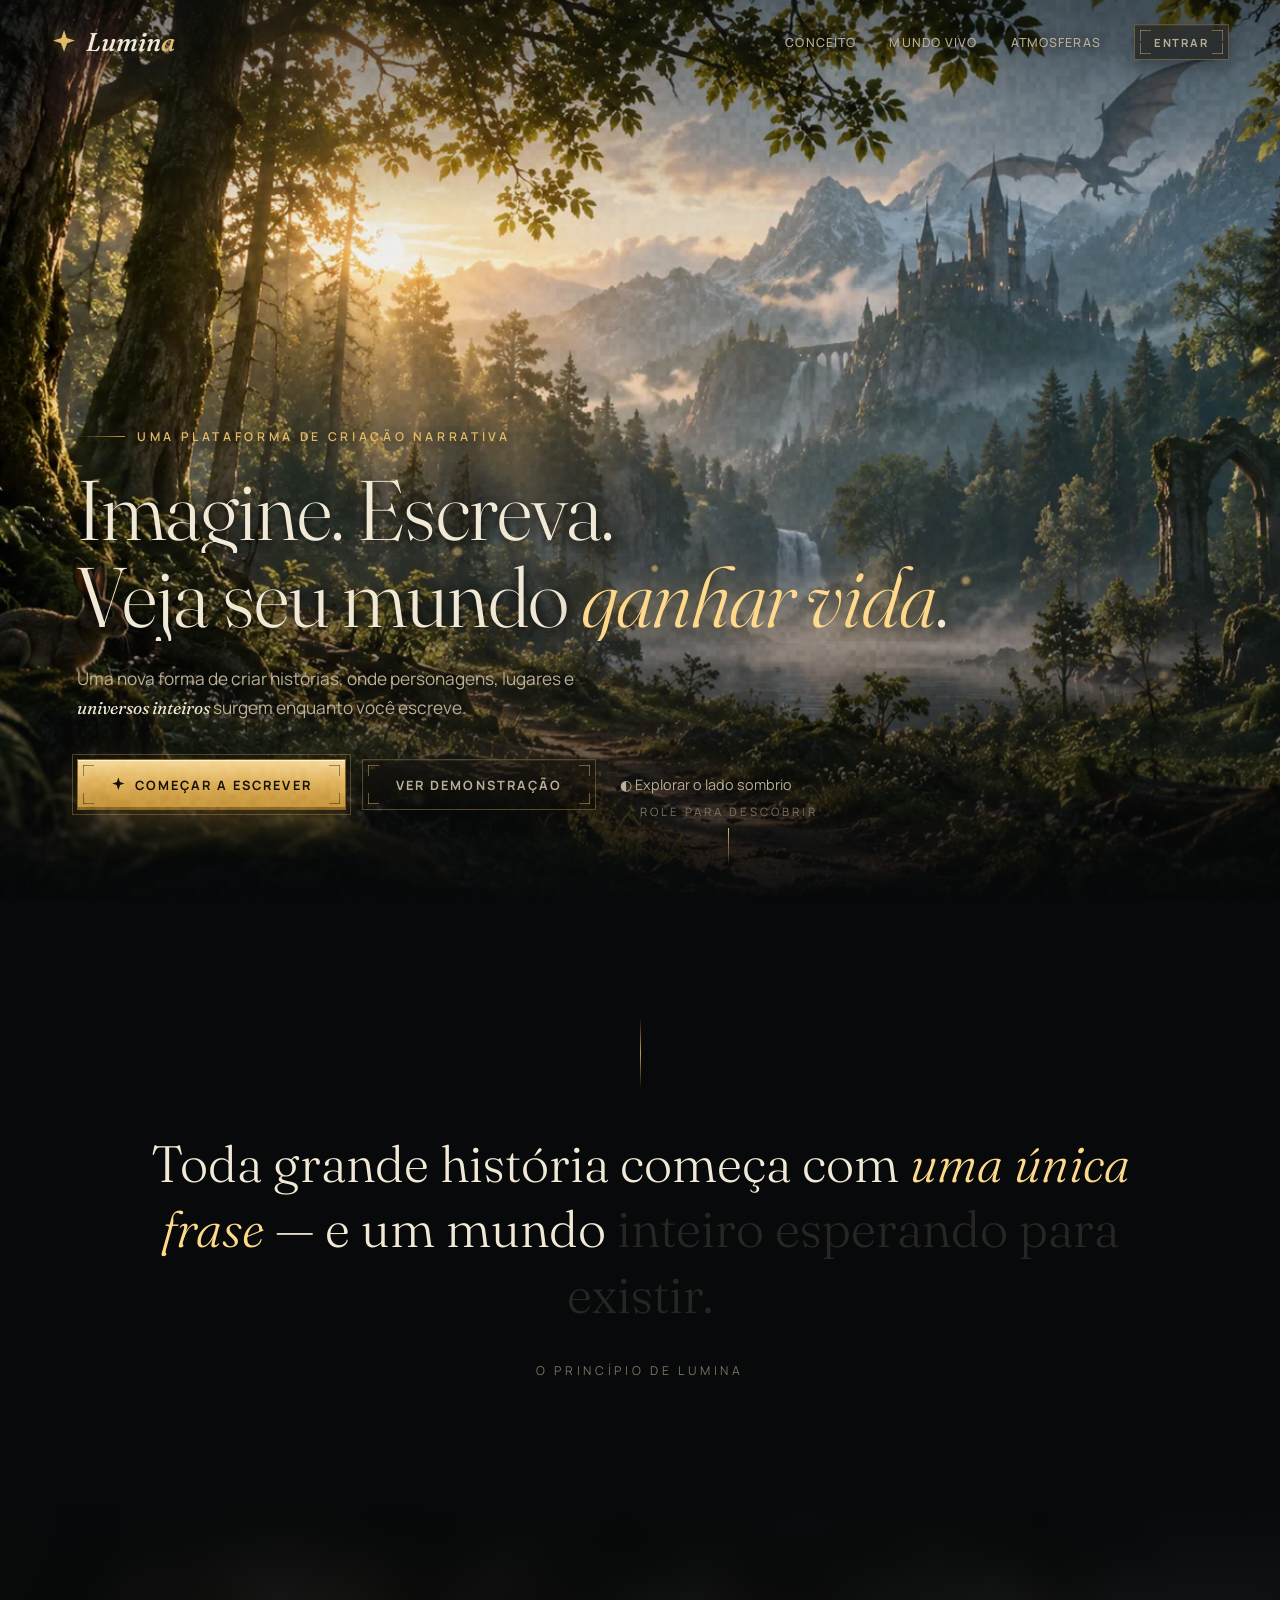
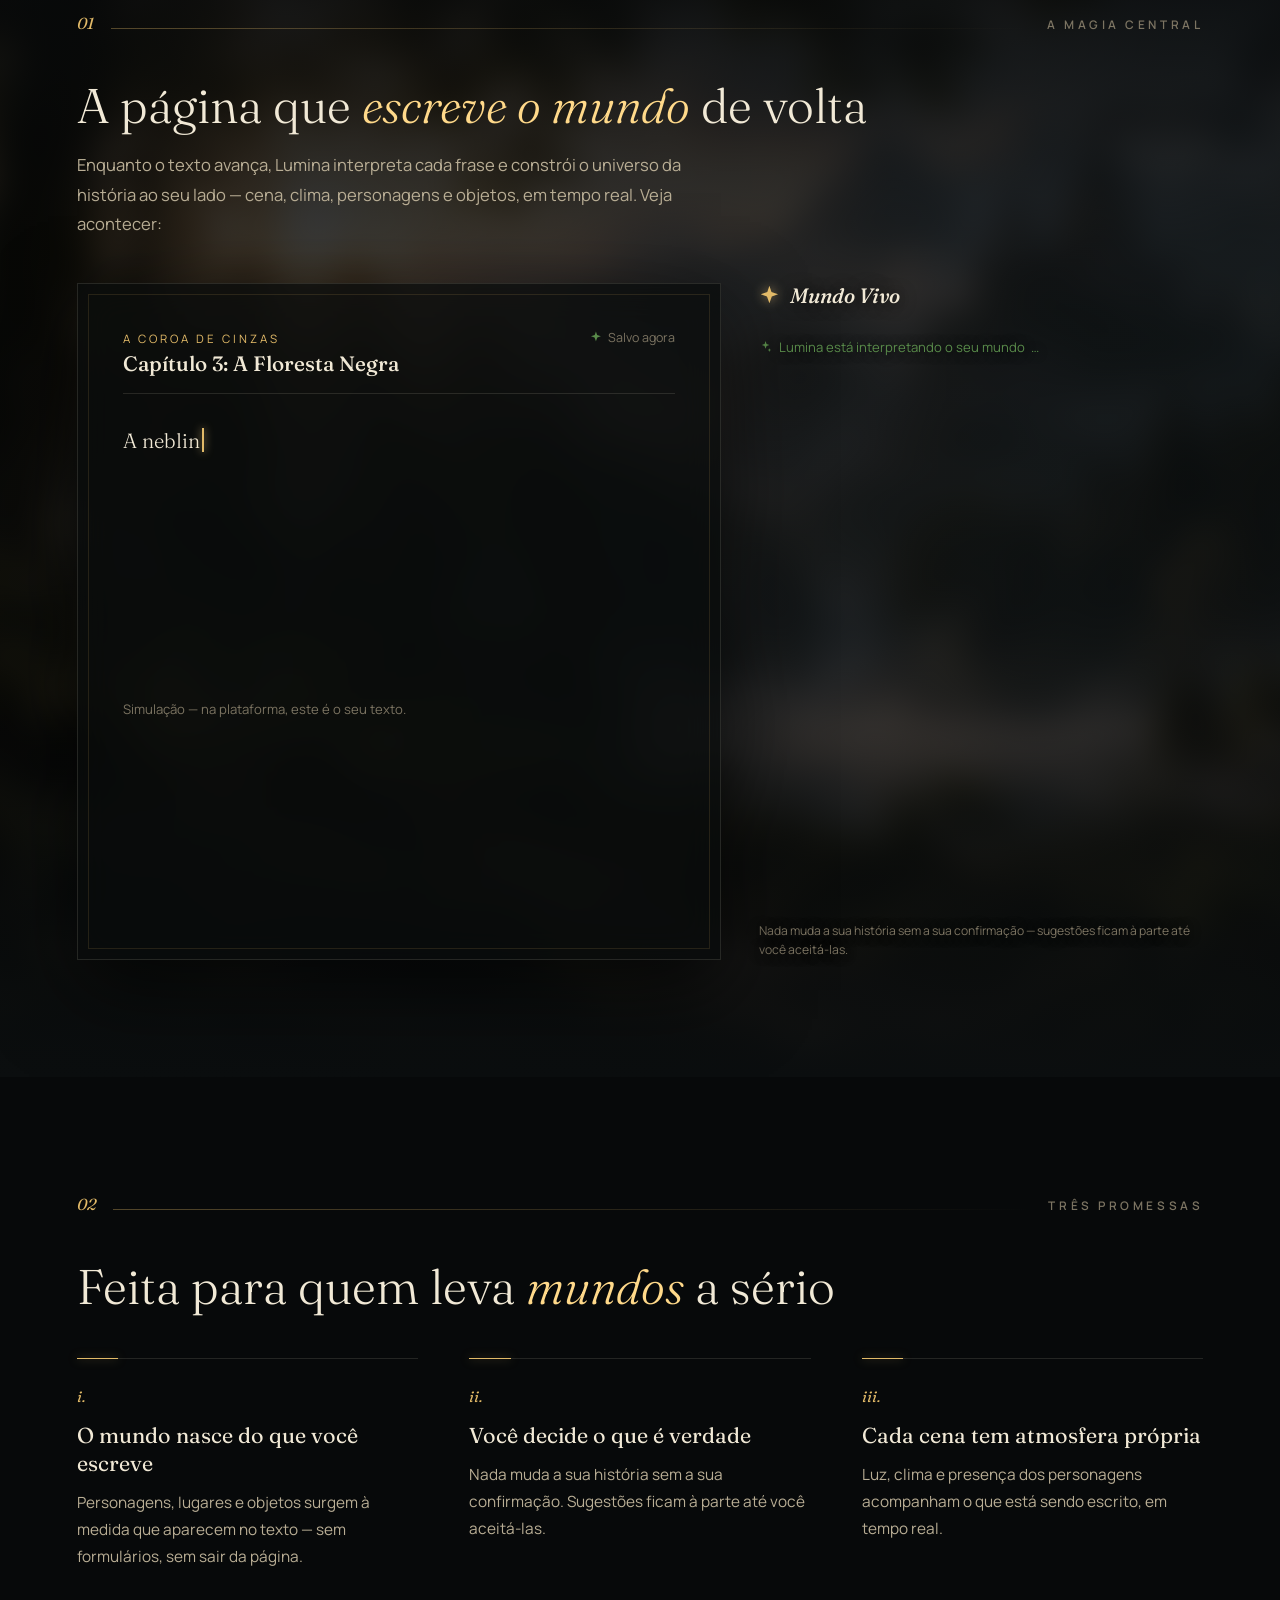
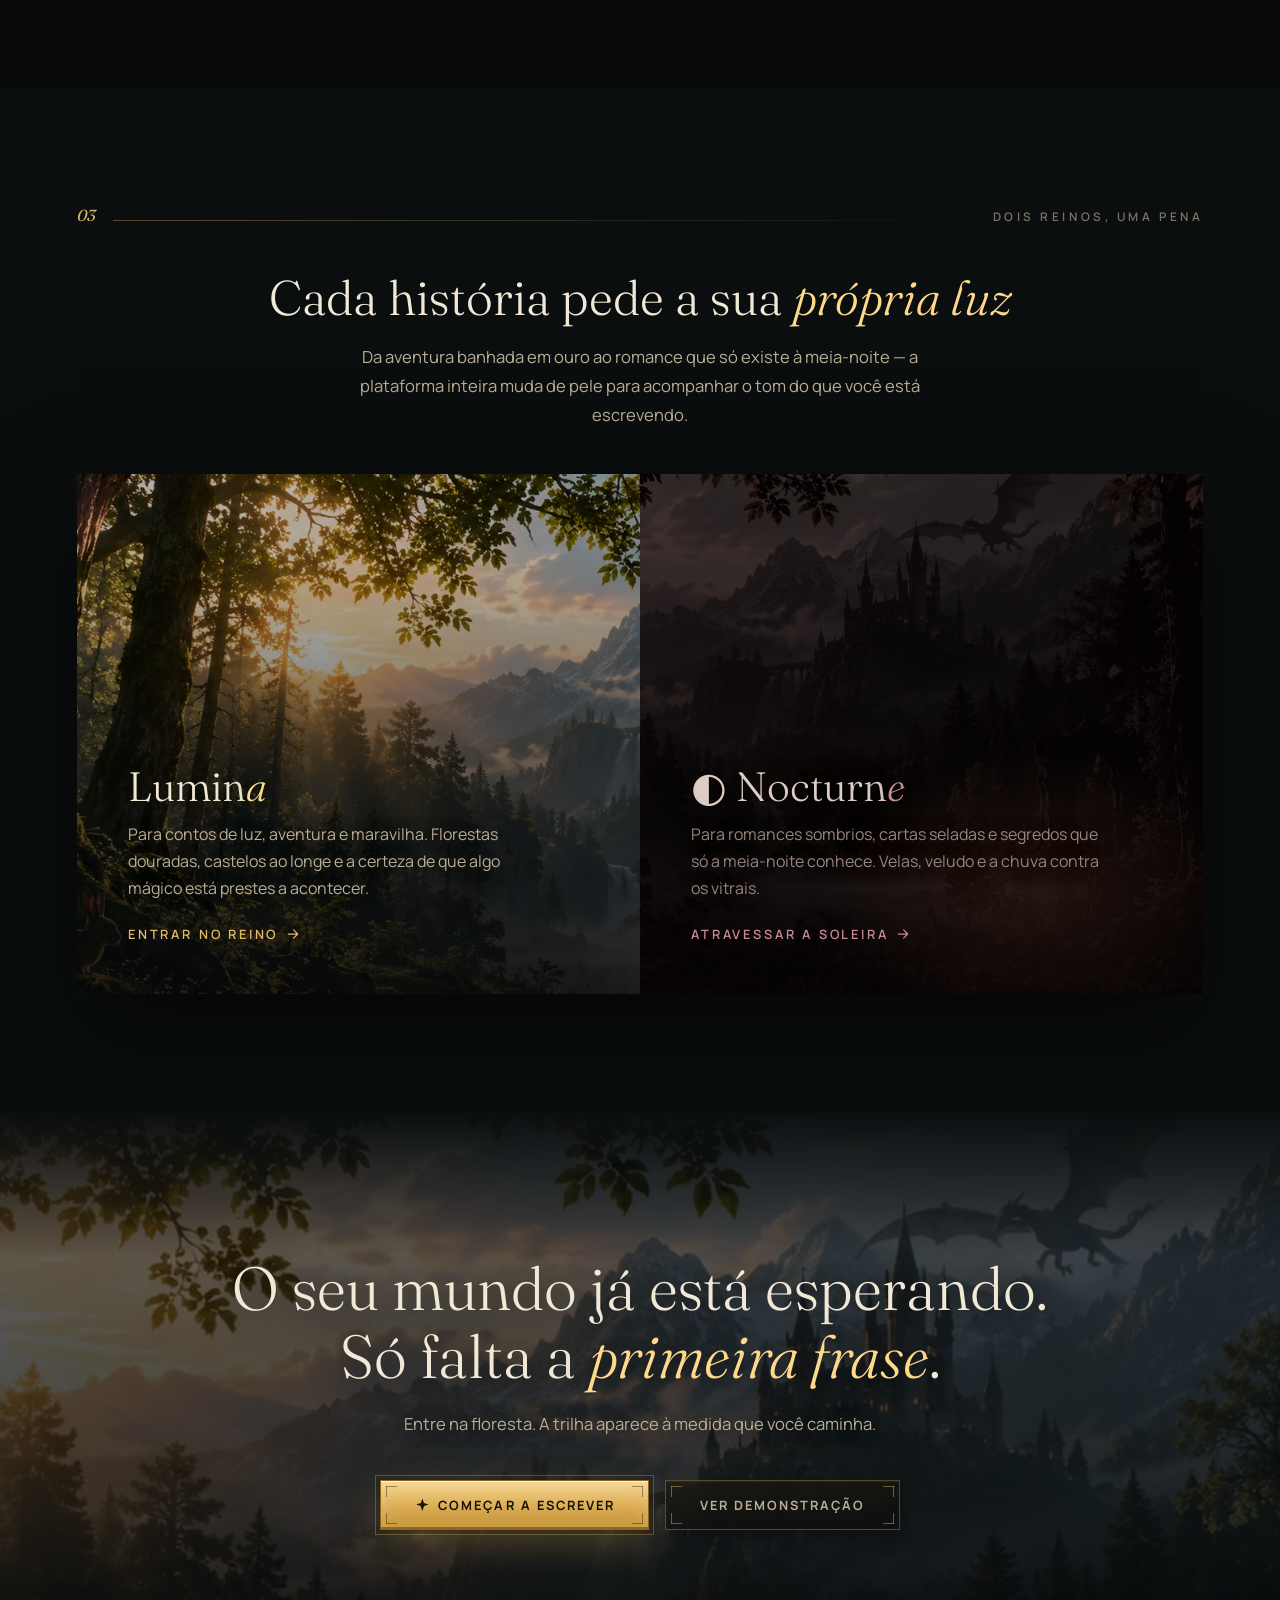
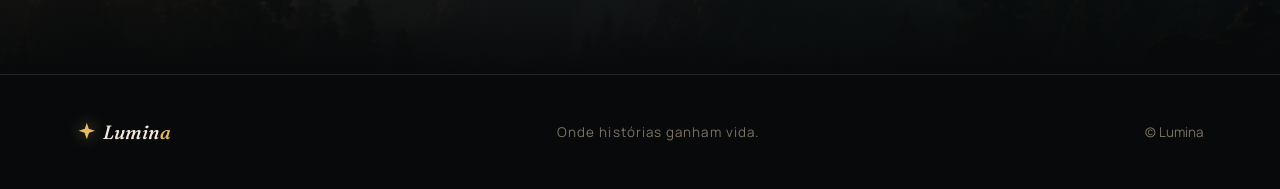
==== index.html @ 8fdea8c9 "Redesenha os botões como placas forjadas em ouro Botões ganham acabamento de fantasia premium: relev" ====
<!DOCTYPE html>
<html lang="pt-BR">
<head>
<meta charset="UTF-8">
<meta name="viewport" content="width=device-width, initial-scale=1.0">
<title>Lumina — Onde histórias ganham vida</title>
<meta name="description" content="Lumina é uma plataforma de criação narrativa onde personagens, lugares e universos inteiros surgem enquanto você escreve.">
<meta property="og:title" content="Lumina — Onde histórias ganham vida">
<meta property="og:description" content="Imagine. Escreva. Veja seu mundo ganhar vida.">
<meta property="og:type" content="website">
<link rel="preconnect" href="https://fonts.googleapis.com">
<link rel="preconnect" href="https://fonts.gstatic.com" crossorigin>
<link href="https://fonts.googleapis.com/css2?family=Fraunces:ital,opsz,wght@0,9..144,300;0,9..144,400;0,9..144,500;1,9..144,300;1,9..144,400;1,9..144,500&family=Manrope:wght@400;500;600;700&display=swap" rel="stylesheet">
<link rel="icon" href="data:image/svg+xml,%3Csvg xmlns='http://www.w3.org/2000/svg' viewBox='0 0 24 24'%3E%3Cpath fill='%23e2ba68' d='M12 1l2.4 7.2L22 10.6l-7.2 2.6L12 21l-2.8-7.8L2 10.6l7.6-2.4z'/%3E%3C/svg%3E">
<style>
  :root{
    /* a arte do mundo vive embutida aqui — nenhum arquivo externo, nada pode sumir no deploy */
    --world:url("[data-uri]");
    --ink:#07090a; --ink-2:#0b0e0f;
    --gold-1:#c89b45; --gold-2:#e2ba68; --gold-3:#ffd98a;
    --moss:#598b4a; --wine:#9a3b49; --wine-glow:#c98b95;
    --ivory:#f1e9d6; --ivory-dim:#b9ae95; --ivory-faint:#7c7462;
    --rule:rgba(241,233,214,0.12); --rule-gold:rgba(226,186,104,0.35);
    --amber-ink:#14100a;
    --font-display:'Fraunces', Georgia, serif;
    --font-ui:'Manrope', -apple-system, sans-serif;
    --ease-out:cubic-bezier(.2,.8,.2,1);
  }
  *{ box-sizing:border-box; }
  html{ scroll-behavior:smooth; }
  body{ margin:0; background:var(--ink); color:var(--ivory); font-family:var(--font-ui);
    -webkit-font-smoothing:antialiased; overflow-x:hidden; }
  ::selection{ background:var(--gold-2); color:var(--amber-ink); }
  a{ color:inherit; text-decoration:none; }
  button{ font-family:inherit; cursor:pointer; background:none; border:none; color:inherit; }
  :focus-visible{ outline:2px solid var(--gold-2); outline-offset:3px; }
  svg{ display:block; }

  /* ---------- acabamento de cinema sobre a página inteira ---------- */
  #film-grain{ position:fixed; inset:0; z-index:96; pointer-events:none; opacity:0.055;
    mix-blend-mode:overlay; }
  #cine-vignette{ position:fixed; inset:0; z-index:95; pointer-events:none;
    background:radial-gradient(ellipse 120% 100% at 50% 45%, transparent 55%, rgba(2,3,3,0.5) 100%); }

  #scroll-thread{ position:fixed; top:0; left:0; height:2px; width:100%; z-index:1000;
    transform-origin:0 50%; transform:scaleX(0);
    background:linear-gradient(90deg, var(--moss), var(--gold-2) 60%, var(--gold-3));
    box-shadow:0 0 12px rgba(255,217,138,0.5); }
  #cursor-glow{ position:fixed; top:0; left:0; width:420px; height:420px; margin:-210px 0 0 -210px;
    border-radius:50%; pointer-events:none; z-index:60;
    background:radial-gradient(circle, rgba(255,217,138,0.07), transparent 65%);
    opacity:0; transition:opacity 500ms ease; will-change:transform; }
  #cursor-glow.is-active{ opacity:1; }
  .ripple{ position:fixed; z-index:998; pointer-events:none; width:14px; height:14px; border-radius:50%;
    background:radial-gradient(circle, rgba(255,217,138,0.8), transparent 70%);
    transform:translate(-50%,-50%) scale(0); animation:rippleGrow 700ms ease-out forwards; }
  @keyframes rippleGrow{ to{ transform:translate(-50%,-50%) scale(40); opacity:0; } }

  /* ---------- marca / botões ---------- */
  .brandmark{ font-family:var(--font-display); font-style:italic; font-weight:500; color:var(--ivory);
    display:inline-flex; align-items:center; gap:0.34em; }
  .brandmark .mark{ width:1.02em; height:1.02em; color:var(--gold-2);
    filter:drop-shadow(0 0 8px rgba(255,217,138,0.55)); animation:markBreathe 4s ease-in-out infinite; }
  .brandmark em{ color:var(--gold-2); font-style:italic; }
  @keyframes markBreathe{
    0%,100%{ transform:scale(1); } 50%{ transform:scale(1.1); } }

  /* ---------- botões: placas forjadas em ouro ---------- */
  .btn{ position:relative; display:inline-flex; align-items:center; justify-content:center; gap:0.7em;
    padding:1.2em 2.6em; font-weight:700; font-size:0.8rem; letter-spacing:0.16em; text-transform:uppercase;
    isolation:isolate; transition:transform 240ms var(--ease-out), box-shadow 340ms ease, color 240ms ease; }
  .btn .mark{ width:1.15em; height:1.15em; transition:transform 300ms ease, filter 300ms ease; }
  .btn:active{ transform:translateY(1px) scale(0.995); }

  /* brilho que varre a placa no hover */
  .btn .sheen{ position:absolute; inset:0; overflow:hidden; pointer-events:none; }
  .btn .sheen::before{ content:""; position:absolute; top:-30%; bottom:-30%; left:0; width:34%;
    transform:skewX(-24deg) translateX(-220%);
    background:linear-gradient(90deg, transparent, rgba(255,250,230,0.5), transparent); }
  .btn:hover .sheen::before{ transition:transform 800ms ease; transform:skewX(-24deg) translateX(480%); }

  /* cantoneiras gravadas */
  .btn .corners{ position:absolute; inset:5px; pointer-events:none; opacity:0.8;
    transition:inset 280ms var(--ease-out), opacity 280ms ease;
    background-image:
      linear-gradient(currentColor, currentColor), linear-gradient(currentColor, currentColor),
      linear-gradient(currentColor, currentColor), linear-gradient(currentColor, currentColor),
      linear-gradient(currentColor, currentColor), linear-gradient(currentColor, currentColor),
      linear-gradient(currentColor, currentColor), linear-gradient(currentColor, currentColor);
    background-position:left top, left top, right top, right top, left bottom, left bottom, right bottom, right bottom;
    background-size:11px 1px, 1px 11px, 11px 1px, 1px 11px, 11px 1px, 1px 11px, 11px 1px, 1px 11px;
    background-repeat:no-repeat; }
  .btn:hover .corners{ inset:3px; opacity:1; }

  .btn-primary{ color:var(--amber-ink);
    background:linear-gradient(180deg, #f6d996 0%, #e0b25c 46%, #c08e30 100%);
    border:1px solid #8a651f;
    box-shadow:0 14px 36px rgba(200,155,69,0.3), 0 2px 6px rgba(0,0,0,0.45),
      inset 0 1px 0 rgba(255,248,228,0.9), inset 0 -2px 0 rgba(96,64,16,0.55),
      inset 0 0 18px rgba(255,236,190,0.25); }
  .btn-primary .corners{ color:rgba(58,40,10,0.6); }
  .btn-primary::before{ content:""; position:absolute; inset:-6px; pointer-events:none;
    border:1px solid rgba(226,186,104,0.3); transition:inset 280ms var(--ease-out), border-color 280ms ease; }
  .btn-primary:hover{ transform:translateY(-3px);
    box-shadow:0 22px 50px rgba(200,155,69,0.42), 0 0 34px rgba(255,217,138,0.28),
      0 2px 6px rgba(0,0,0,0.45), inset 0 1px 0 rgba(255,248,228,1),
      inset 0 -2px 0 rgba(96,64,16,0.55), inset 0 0 22px rgba(255,236,190,0.4); }
  .btn-primary:hover::before{ inset:-9px; border-color:rgba(255,217,138,0.65); }
  .btn-primary:hover .mark{ transform:rotate(-14deg) scale(1.2);
    filter:drop-shadow(0 0 6px rgba(120,80,20,0.6)); }

  .btn-orbit{ position:absolute; inset:0; pointer-events:none; opacity:0; transition:opacity 220ms ease; }
  .btn-primary:hover .btn-orbit{ opacity:1; }
  .btn-orbit span{ position:absolute; top:50%; left:50%; width:4px; height:4px; margin:-2px 0 0 -2px;
    border-radius:50%; background:var(--gold-3); box-shadow:0 0 7px 2px rgba(255,217,138,0.85);
    animation:orbitButton linear infinite; }
  @keyframes orbitButton{ from{ transform:rotate(0deg) translateX(var(--r,64px)) rotate(0deg); }
    to{ transform:rotate(360deg) translateX(var(--r,64px)) rotate(-360deg); } }

  .btn-ghost{ color:var(--ivory-dim); border:1px solid rgba(226,186,104,0.32);
    background:linear-gradient(180deg, rgba(26,22,13,0.55), rgba(10,9,6,0.55));
    backdrop-filter:blur(10px); -webkit-backdrop-filter:blur(10px);
    box-shadow:inset 0 1px 0 rgba(241,233,214,0.07), 0 6px 18px rgba(0,0,0,0.35); }
  .btn-ghost .corners{ color:rgba(226,186,104,0.55); }
  .btn-ghost .sheen::before{ background:linear-gradient(90deg, transparent, rgba(255,236,190,0.16), transparent); }
  .btn-ghost:hover{ color:var(--ivory); border-color:rgba(226,186,104,0.7); transform:translateY(-2px);
    box-shadow:inset 0 1px 0 rgba(241,233,214,0.1), 0 10px 26px rgba(0,0,0,0.45),
      0 0 24px rgba(226,186,104,0.14); }

  /* ---------- nav ---------- */
  .site-nav{ position:fixed; top:0; left:0; right:0; z-index:100; display:flex; align-items:center;
    justify-content:space-between; padding:1.5rem clamp(1.2rem, 4vw, 3.6rem);
    transition:background 400ms ease, padding 400ms ease, box-shadow 400ms ease; }
  .site-nav.is-solid{ background:rgba(6,8,9,0.78); backdrop-filter:blur(18px);
    -webkit-backdrop-filter:blur(18px); padding-top:0.95rem; padding-bottom:0.95rem;
    box-shadow:0 1px 0 var(--rule); }
  .nav-brand{ font-size:clamp(1.5rem, 2vw, 1.85rem); }
  .nav-links{ display:flex; align-items:center; gap:clamp(1.1rem, 2.6vw, 2.4rem);
    font-size:0.86rem; font-weight:500; letter-spacing:0.08em; color:var(--ivory-dim); }
  .nav-links a:not(.btn){ position:relative; padding:0.3em 0; transition:color 220ms ease;
    text-shadow:0 1px 12px rgba(2,4,4,0.9); text-transform:uppercase; font-size:0.78rem; }
  .nav-links a:not(.btn):hover{ color:var(--gold-3); }
  .nav-links a:not(.btn)::after{ content:""; position:absolute; left:0; bottom:0; height:1px; width:100%;
    background:var(--gold-2); transform:scaleX(0); transform-origin:0 50%; transition:transform 300ms var(--ease-out); }
  .nav-links a:not(.btn):hover::after{ transform:scaleX(1); }
  .nav-links .btn{ padding:0.85em 1.7em; font-size:0.7rem; }
  @media (max-width:720px){ .nav-links a:not(.btn){ display:none; } }

  /* =====================================================
     HERO — a cena real, viva
  ===================================================== */
  #hero{ position:relative; height:100vh; min-height:640px; overflow:hidden; }
  .hero-media{ position:absolute; inset:-4%; will-change:transform; }
  .hero-photo{ position:absolute; inset:0; background-image:var(--world);
    background-size:cover; background-position:50% 42%;
    animation:kenBurns 64s ease-in-out infinite alternate; }
  @keyframes kenBurns{ from{ transform:scale(1) translate(0,0); }
    to{ transform:scale(1.09) translate(-1.2%,-0.8%); } }

  /* névoa real deslizando sobre o vale e o lago */
  .mist{ position:absolute; pointer-events:none; mix-blend-mode:screen; filter:blur(26px);
    background:radial-gradient(closest-side, rgba(210,222,214,0.16), transparent 72%); }
  .mist.m1{ left:6%; top:52%; width:70vw; height:24vh; animation:mistDrift 76s ease-in-out infinite alternate; }
  .mist.m2{ left:34%; top:60%; width:60vw; height:20vh; opacity:0.8;
    animation:mistDrift 104s ease-in-out infinite alternate-reverse; }
  .mist.m3{ left:-10%; top:70%; width:80vw; height:26vh; opacity:0.7;
    animation:mistDrift 88s ease-in-out infinite alternate; }
  .mist.low{ left:-10%; top:auto; bottom:-6%; width:120vw; height:30vh; opacity:0.55; filter:blur(34px);
    background:radial-gradient(ellipse 70% 100% at 50% 100%, rgba(205,216,206,0.2), transparent 70%);
    animation:mistDrift 120s ease-in-out infinite alternate-reverse; }
  @keyframes mistDrift{ from{ transform:translateX(-4%) scaleY(1); }
    to{ transform:translateX(5%) scaleY(1.15); } }

  /* raios de luz respirando a partir do sol da cena */
  .rays{ position:absolute; left:-20%; top:-30%; width:90vmax; height:90vmax; pointer-events:none;
    mix-blend-mode:screen; filter:blur(14px); opacity:0.7;
    background:conic-gradient(from 118deg at 38% 33%,
      transparent 0deg 4deg, rgba(255,238,198,0.09) 6deg 9deg,
      transparent 11deg 18deg, rgba(255,238,198,0.13) 20deg 24deg,
      transparent 26deg 34deg, rgba(255,238,198,0.08) 36deg 39deg,
      transparent 41deg 52deg, rgba(255,238,198,0.11) 54deg 58deg,
      transparent 60deg 360deg);
    -webkit-mask-image:radial-gradient(circle at 38% 33%, rgba(0,0,0,0.9), transparent 62%);
    mask-image:radial-gradient(circle at 38% 33%, rgba(0,0,0,0.9), transparent 62%);
    animation:raysBreathe 11s ease-in-out infinite alternate, raysSway 37s ease-in-out infinite alternate; }
  @keyframes raysBreathe{ from{ opacity:0.45; } to{ opacity:0.85; } }
  @keyframes raysSway{ from{ transform:rotate(-1.2deg); } to{ transform:rotate(1.4deg); } }

  /* luz quente pulsando de leve sobre a cena inteira (hora dourada viva) */
  .sun-pulse{ position:absolute; inset:0; pointer-events:none; mix-blend-mode:soft-light;
    background:radial-gradient(ellipse 60% 50% at 35% 30%, rgba(255,214,150,0.55), transparent 70%);
    animation:sunPulse 13s ease-in-out infinite alternate; }
  @keyframes sunPulse{ from{ opacity:0.5; } to{ opacity:1; } }

  #hero canvas{ position:absolute; inset:0; width:100%; height:100%; pointer-events:none; }

  .hero-grade{ position:absolute; inset:0; pointer-events:none;
    background:linear-gradient(180deg, rgba(7,9,10,0.55) 0%, rgba(7,9,10,0.05) 24%,
      transparent 48%, rgba(7,9,10,0.5) 80%, var(--ink) 100%); }

  .hero-inner{ position:relative; z-index:10; height:100%; display:flex; flex-direction:column;
    justify-content:flex-end; padding:0 clamp(1.4rem, 6vw, 6.5rem) clamp(4.4rem, 10vh, 7.5rem);
    max-width:1560px; }
  .eyebrow{ display:inline-flex; align-items:center; gap:1em; font-size:0.76rem; font-weight:600;
    letter-spacing:0.3em; text-transform:uppercase; color:var(--gold-2); margin:0 0 1.3rem;
    text-shadow:0 1px 14px rgba(2,4,4,0.95); }
  .eyebrow::before{ content:""; width:3rem; height:1px; background:linear-gradient(90deg, transparent, var(--gold-1)); }
  #hero h1{ margin:0 0 1.4rem; font-family:var(--font-display); font-weight:300;
    font-size:clamp(2.6rem, 6.6vw, 5.8rem); line-height:1.04; letter-spacing:-0.01em; max-width:12.5em;
    text-shadow:0 2px 40px rgba(2,4,4,0.9), 0 1px 10px rgba(2,4,4,0.65); }
  #hero h1 .line{ display:block; overflow:hidden; }
  #hero h1 .line > span{ display:inline-block; transform:translateY(112%);
    animation:lineRise 1050ms var(--ease-out) forwards; }
  #hero h1 .line:nth-child(2) > span{ animation-delay:200ms; }
  @keyframes lineRise{ to{ transform:translateY(0); } }
  .glow-words{ font-style:italic; color:var(--gold-3); white-space:nowrap;
    text-shadow:0 0 30px rgba(255,217,138,0.55), 0 2px 40px rgba(2,4,4,0.9); }
  .hero-lede{ margin:0 0 2.3rem; max-width:33em; font-size:clamp(1rem, 1.35vw, 1.16rem); line-height:1.7;
    color:var(--ivory-dim); text-shadow:0 1px 18px rgba(2,4,4,1);
    opacity:0; animation:fadeRise 950ms var(--ease-out) 560ms forwards; }
  .hero-lede em{ color:var(--ivory); font-style:italic; font-family:var(--font-display); }
  .hero-actions{ display:flex; flex-wrap:wrap; gap:1rem; align-items:center;
    opacity:0; animation:fadeRise 950ms var(--ease-out) 760ms forwards; }
  .link-nocturne{ margin-left:0.5rem; font-size:0.9rem; color:var(--ivory-dim);
    text-shadow:0 1px 12px rgba(2,4,4,0.95); transition:color 300ms ease; }
  .link-nocturne:hover{ color:var(--wine-glow); }
  @keyframes fadeRise{ from{ opacity:0; transform:translateY(24px); } to{ opacity:1; transform:translateY(0); } }

  #intro-veil{ position:fixed; inset:0; z-index:120; background:#020404; pointer-events:none;
    animation:introVeil 1700ms ease forwards; }
  @keyframes introVeil{ 0%{ opacity:1; } 40%{ opacity:1; } 100%{ opacity:0; visibility:hidden; } }

  .scroll-cue{ position:absolute; bottom:1.4rem; left:50%; transform:translateX(-50%); z-index:11;
    font-size:0.72rem; letter-spacing:0.26em; text-transform:uppercase; color:var(--ivory-faint);
    display:flex; flex-direction:column; align-items:center; gap:0.55rem;
    opacity:0; animation:fadeRise 900ms ease 1900ms forwards; }
  .scroll-cue::after{ content:""; width:1px; height:2.4rem;
    background:linear-gradient(180deg, var(--gold-2), transparent);
    animation:cueDrop 2.4s ease-in-out infinite; }
  @keyframes cueDrop{ 0%{ transform:scaleY(0); transform-origin:top; }
    55%{ transform:scaleY(1); transform-origin:top; }
    56%{ transform-origin:bottom; } 100%{ transform:scaleY(0); transform-origin:bottom; } }
  @media (max-width:720px){ .scroll-cue{ display:none; } .hero-inner{ padding-bottom:3.4rem; } }

  /* =====================================================
     seções editoriais
  ===================================================== */
  .section{ position:relative; padding:clamp(5.5rem, 13vh, 10rem) clamp(1.4rem, 6vw, 6.5rem); }
  .section-inner{ max-width:1180px; margin:0 auto; }
  .kicker{ display:flex; align-items:baseline; gap:1.1rem; margin-bottom:clamp(2.2rem, 5vh, 3.6rem); }
  .kicker .num{ font-family:var(--font-display); font-style:italic; font-size:1rem; color:var(--gold-2); }
  .kicker .rule{ flex:1; height:1px; background:linear-gradient(90deg, var(--rule-gold), transparent); }
  .kicker .label{ font-size:0.74rem; font-weight:600; letter-spacing:0.3em; text-transform:uppercase;
    color:var(--ivory-faint); }
  .section h2{ margin:0 0 1.1rem; font-family:var(--font-display); font-weight:300;
    font-size:clamp(1.9rem, 3.8vw, 3.2rem); line-height:1.12; }
  .section h2 em{ font-style:italic; color:var(--gold-3); }
  .section .lede{ margin:0; color:var(--ivory-dim); line-height:1.75; font-size:1.04rem; max-width:38em; }

  .reveal{ opacity:0; transform:translateY(32px); transition:opacity 950ms var(--ease-out), transform 950ms var(--ease-out); }
  .reveal.is-in{ opacity:1; transform:translateY(0); }
  .reveal[data-delay="1"]{ transition-delay:130ms; } .reveal[data-delay="2"]{ transition-delay:260ms; }
  .reveal[data-delay="3"]{ transition-delay:390ms; }

  /* ---------- manifesto ---------- */
  #manifesto{ text-align:center; background:var(--ink); }
  #manifesto blockquote{ margin:0 auto; max-width:20em; font-family:var(--font-display); font-weight:300;
    font-size:clamp(1.8rem, 4vw, 3.4rem); line-height:1.28; color:var(--ivory); }
  #manifesto blockquote .w{ opacity:0.13; transition:opacity 650ms ease; }
  #manifesto blockquote .w.is-lit{ opacity:1; }
  #manifesto blockquote .w.gold{ font-style:italic; color:var(--gold-3); }
  #manifesto cite{ display:block; margin-top:2.2rem; font-style:normal;
    font-size:0.76rem; letter-spacing:0.3em; text-transform:uppercase; color:var(--ivory-faint); }
  .manifesto-rule{ width:1px; height:4.5rem; margin:0 auto 2.6rem;
    background:linear-gradient(180deg, transparent, var(--gold-1), transparent); }

  /* ---------- mundo vivo ---------- */
  #mundo-vivo{ background:var(--ink-2); }
  #mundo-vivo .backdrop{ position:absolute; inset:0; overflow:hidden; }
  #mundo-vivo .backdrop::before{ content:""; position:absolute; inset:-40px;
    background-image:var(--world); background-size:cover; background-position:50% 62%;
    filter:blur(18px) brightness(0.34) saturate(0.85);
    animation:kenBurns 80s ease-in-out infinite alternate; }
  #mundo-vivo .backdrop::after{ content:""; position:absolute; inset:0;
    background:linear-gradient(180deg, var(--ink) 0%, rgba(7,9,10,0.35) 30%,
      rgba(7,9,10,0.35) 70%, var(--ink-2) 100%); }
  #mundo-vivo .section-inner{ position:relative; }

  .mv-stage{ display:grid; grid-template-columns:minmax(0, 1.45fr) minmax(280px, 1fr);
    gap:clamp(1.4rem, 3vw, 2.6rem); align-items:stretch; margin-top:clamp(2.4rem, 5vh, 3.8rem); }
  @media (max-width:900px){ .mv-stage{ grid-template-columns:1fr; } }

  .page-frame{ position:relative; overflow:hidden; padding:clamp(1.6rem, 3.5vw, 3rem); min-height:430px;
    background:rgba(9,12,12,0.72); border:1px solid var(--rule);
    backdrop-filter:blur(18px); -webkit-backdrop-filter:blur(18px);
    box-shadow:0 30px 80px rgba(0,0,0,0.55); }
  .page-frame::before{ content:""; position:absolute; inset:10px;
    border:1px solid rgba(226,186,104,0.13); pointer-events:none; }
  .page-rain{ position:absolute; inset:0; pointer-events:none; opacity:0; transition:opacity 1400ms ease; }
  .mv-stage.is-raining .page-rain{ opacity:1; }
  .rain-drop{ position:absolute; top:-16%; width:1px; height:15%;
    background:linear-gradient(180deg, transparent, rgba(196,218,226,0.5));
    transform:rotate(12deg); animation:dropFall linear infinite; }
  @keyframes dropFall{ to{ transform:rotate(12deg) translateY(800%); } }

  .manuscript-topbar{ display:flex; align-items:baseline; justify-content:space-between; gap:1rem;
    margin-bottom:1.7rem; padding-bottom:1.1rem; border-bottom:1px solid var(--rule); position:relative; z-index:2; }
  .manuscript-topbar .titles p{ margin:0; font-size:0.72rem; letter-spacing:0.26em; text-transform:uppercase;
    color:var(--gold-2); }
  .manuscript-topbar .titles h3{ margin:0.3rem 0 0; font-family:var(--font-display); font-weight:500; font-size:1.3rem; }
  .save-status{ display:inline-flex; align-items:center; gap:0.45em; font-size:0.78rem; color:var(--ivory-faint); }
  .save-status svg{ width:0.95em; height:0.95em; color:var(--moss); }

  .manuscript{ position:relative; z-index:2; font-family:var(--font-display); font-weight:300;
    font-size:clamp(1.05rem, 1.6vw, 1.3rem); line-height:1.9; color:var(--ivory); min-height:12.5em; }
  .manuscript p{ margin:0 0 1em; }
  .manuscript .kw{ color:var(--gold-3); font-style:italic; text-shadow:0 0 18px rgba(255,217,138,0.35); }
  .caret{ display:inline-block; width:2px; height:1.15em; margin-left:2px; vertical-align:-0.2em;
    background:var(--gold-2); box-shadow:0 0 8px rgba(255,217,138,0.8);
    animation:caretBlink 1.05s steps(1) infinite; }
  @keyframes caretBlink{ 0%,55%{ opacity:1; } 56%,100%{ opacity:0; } }
  .manuscript-hint{ position:relative; z-index:2; margin:1.4rem 0 0; font-size:0.82rem; color:var(--ivory-faint); }

  .world-panel{ display:flex; flex-direction:column; gap:0.85rem; }
  .world-panel > h3{ display:flex; align-items:center; gap:0.5em; margin:0 0 0.2rem;
    font-family:var(--font-display); font-style:italic; font-weight:500; font-size:1.3rem;
    text-shadow:0 1px 16px rgba(2,4,4,0.95); }
  .world-panel > h3 svg{ width:1em; height:1em; color:var(--gold-2);
    filter:drop-shadow(0 0 6px rgba(255,217,138,0.6)); }
  .thinking{ display:flex; align-items:center; gap:0.5em; font-size:0.82rem; color:var(--moss);
    margin-bottom:0.3rem; text-shadow:0 1px 12px rgba(2,4,4,0.95); }
  .thinking svg{ width:1em; height:1em; animation:spinSlow 5s linear infinite; }
  @keyframes spinSlow{ to{ transform:rotate(360deg); } }
  .thinking .dots::after{ content:"…"; animation:thinkDots 1.6s steps(4) infinite; }
  @keyframes thinkDots{ 0%{ content:""; } 25%{ content:"."; } 50%{ content:".."; } 75%{ content:"…"; } }

  .w-card{ position:relative; border:1px solid var(--rule); padding:0.9rem 1.05rem;
    background:rgba(9,12,12,0.7); backdrop-filter:blur(14px); -webkit-backdrop-filter:blur(14px);
    opacity:0; transform:translateY(14px) scale(0.985); filter:blur(3px);
    transition:opacity 700ms var(--ease-out), transform 700ms var(--ease-out), filter 700ms var(--ease-out),
      border-color 700ms ease, box-shadow 700ms ease; }
  .w-card.is-on{ opacity:1; transform:none; filter:blur(0); }
  .w-card.is-flash{ border-color:rgba(226,186,104,0.55); box-shadow:0 0 26px rgba(226,186,104,0.18); }
  .w-label{ display:flex; align-items:center; gap:0.5em; margin:0 0 0.32rem; font-size:0.66rem; font-weight:700;
    letter-spacing:0.24em; text-transform:uppercase; color:var(--gold-2); }
  .w-label svg{ width:1.1em; height:1.1em; opacity:0.85; }
  .w-value{ margin:0; font-family:var(--font-display); font-size:1.06rem; }
  .chip-row{ display:flex; flex-wrap:wrap; gap:0.45rem; }
  .chip{ display:inline-flex; align-items:center; gap:0.45em; padding:0.34em 0.85em; border-radius:99px;
    border:1px solid var(--rule); font-size:0.85rem; background:rgba(241,233,214,0.03); }
  .medallion{ display:inline-flex; align-items:center; justify-content:center; width:1.5em; height:1.5em;
    border-radius:50%; background:linear-gradient(180deg, var(--gold-2), var(--gold-1)); color:var(--amber-ink);
    font-weight:700; font-size:0.76em; }
  .panel-hint{ margin:0.4rem 0 0; font-size:0.76rem; line-height:1.6; color:var(--ivory-faint);
    text-shadow:0 1px 12px rgba(2,4,4,0.95); }

  /* ---------- pilares (editorial, sem cartões) ---------- */
  #pilares{ background:var(--ink); }
  .pillars{ display:grid; grid-template-columns:repeat(3, 1fr); gap:clamp(1.8rem, 4vw, 3.4rem);
    margin-top:clamp(2.2rem, 5vh, 3.4rem); }
  @media (max-width:900px){ .pillars{ grid-template-columns:1fr; } }
  .pillar{ position:relative; padding-top:1.8rem; }
  .pillar::before{ content:""; position:absolute; top:0; left:0; width:100%; height:1px;
    background:var(--rule); transition:background 500ms ease; }
  .pillar::after{ content:""; position:absolute; top:0; left:0; width:2.6rem; height:1px;
    background:var(--gold-2); box-shadow:0 0 10px rgba(226,186,104,0.6);
    transition:width 600ms var(--ease-out); }
  .pillar:hover::after{ width:100%; }
  .pillar .pnum{ font-family:var(--font-display); font-style:italic; font-size:0.95rem;
    color:var(--gold-2); display:block; margin-bottom:1rem; }
  .pillar h3{ margin:0 0 0.75rem; font-family:var(--font-display); font-weight:400;
    font-size:1.35rem; line-height:1.3; }
  .pillar p{ margin:0; color:var(--ivory-dim); line-height:1.75; font-size:0.96rem; }

  /* ---------- atmosferas: duas cenas reais ---------- */
  #atmosferas{ background:var(--ink-2); }
  #atmosferas .head-center{ text-align:center; }
  #atmosferas .head-center .lede{ margin:0 auto; }
  .duality{ display:flex; min-height:520px; margin-top:clamp(2.4rem, 5vh, 3.8rem);
    box-shadow:0 40px 100px rgba(0,0,0,0.6); }
  @media (max-width:820px){ .duality{ flex-direction:column; } }
  .realm{ position:relative; flex:1; padding:clamp(2rem, 4vw, 3.2rem); display:flex; flex-direction:column;
    justify-content:flex-end; overflow:hidden; transition:flex 700ms var(--ease-out); }
  @media (min-width:821px){ .duality:hover .realm{ flex:0.7; } .duality .realm:hover{ flex:1.6; } }

  .realm .scene{ position:absolute; inset:0; background-image:var(--world); background-size:230%;
    transition:filter 700ms ease, transform 9s ease; }
  .realm:hover .scene{ transform:scale(1.04); }
  .realm-lumina .scene{ background-position:30% 16%;
    filter:brightness(0.78) saturate(1.15) contrast(1.02); }
  .realm-nocturne .scene{ background-position:87% 46%;
    filter:brightness(0.32) saturate(0.55) sepia(0.35) hue-rotate(-42deg) contrast(1.12); }
  .realm .tint{ position:absolute; inset:0; pointer-events:none; }
  .realm-lumina .tint{ background:linear-gradient(180deg, rgba(20,16,6,0.1) 20%, rgba(7,9,10,0.82) 92%); }
  .realm-nocturne .tint{ background:
    radial-gradient(ellipse 60% 40% at 70% 80%, rgba(200,110,70,0.14), transparent 65%),
    linear-gradient(180deg, rgba(10,4,6,0.35) 10%, rgba(6,3,4,0.88) 92%); }
  .realm .flicker{ position:absolute; inset:0; pointer-events:none; mix-blend-mode:soft-light;
    background:radial-gradient(ellipse 50% 36% at 70% 78%, rgba(255,190,120,0.8), transparent 70%);
    opacity:0; }
  .realm-nocturne .flicker{ animation:candleFlick 3.4s ease-in-out infinite; }
  @keyframes candleFlick{ 0%,100%{ opacity:0.25; } 18%{ opacity:0.5; } 34%{ opacity:0.3; }
    52%{ opacity:0.55; } 70%{ opacity:0.35; } 86%{ opacity:0.5; } }
  .realm h3{ position:relative; z-index:5; margin:0 0 0.6rem; font-family:var(--font-display);
    font-weight:300; font-size:clamp(2rem, 3.2vw, 2.9rem);
    text-shadow:0 2px 26px rgba(2,4,4,0.9); }
  .realm p{ position:relative; z-index:5; margin:0 0 1.4rem; max-width:26em; color:var(--ivory-dim);
    line-height:1.7; text-shadow:0 1px 16px rgba(2,4,4,0.95); }
  .realm .realm-cta{ position:relative; z-index:5; font-size:0.8rem; font-weight:600; letter-spacing:0.22em;
    text-transform:uppercase; display:inline-flex; align-items:center; gap:0.6em; transition:gap 300ms ease; }
  .realm:hover .realm-cta{ gap:1.05em; }
  .realm-lumina h3 em{ font-style:italic; color:var(--gold-3); }
  .realm-lumina .realm-cta{ color:var(--gold-2); }
  .realm-nocturne h3{ color:#ddccc2; }
  .realm-nocturne h3 em{ font-style:italic; color:var(--wine-glow); }
  .realm-nocturne p{ color:#96857c; }
  .realm-nocturne .realm-cta{ color:var(--wine-glow); }

  /* ---------- portal: o castelo chama ---------- */
  #portal{ position:relative; overflow:hidden; text-align:center;
    padding-top:clamp(7rem, 16vh, 12rem); padding-bottom:clamp(7rem, 16vh, 12rem); }
  #portal .backdrop{ position:absolute; inset:0; overflow:hidden; }
  #portal .backdrop .bp{ position:absolute; inset:-4%; background-image:var(--world);
    background-size:190%; background-position:72% 20%;
    filter:brightness(0.52) saturate(1.05);
    animation:portalZoom 70s ease-in-out infinite alternate; }
  @keyframes portalZoom{ from{ transform:scale(1); } to{ transform:scale(1.1); } }
  #portal .backdrop::after{ content:""; position:absolute; inset:0;
    background:linear-gradient(180deg, var(--ink-2) 0%, rgba(7,9,10,0.3) 26%,
      rgba(7,9,10,0.55) 72%, var(--ink) 100%); }
  #portal .section-inner{ position:relative; }
  #portal h2{ font-size:clamp(2.2rem, 4.8vw, 3.8rem); text-shadow:0 2px 34px rgba(2,4,4,0.95); }
  #portal .lede{ margin:0 auto 2.6rem; text-shadow:0 1px 18px rgba(2,4,4,0.95); }

  footer{ position:relative; border-top:1px solid var(--rule); padding:2.8rem clamp(1.4rem, 6vw, 6.5rem);
    display:flex; flex-wrap:wrap; gap:1.4rem; align-items:center; justify-content:space-between;
    color:var(--ivory-faint); font-size:0.84rem; background:var(--ink); }
  footer .brandmark{ font-size:1.2rem; }
  footer .foot-note{ letter-spacing:0.08em; }

  @media (prefers-reduced-motion: reduce){
    html{ scroll-behavior:auto; }
    *, *::before, *::after{ animation-duration:0.001s !important; animation-iteration-count:1 !important;
      transition-duration:0.001s !important; }
    .reveal{ opacity:1; transform:none; }
    #manifesto blockquote .w{ opacity:1; }
    #film-grain{ display:none; }
  }
</style>
</head>
<body>

<svg width="0" height="0" style="position:absolute" aria-hidden="true">
  <symbol id="icon-lumina" viewBox="0 0 24 24"><path fill="currentColor" d="M12 1l2.4 7.2L22 10.6l-7.2 2.6L12 21l-2.8-7.8L2 10.6l7.6-2.4z"/></symbol>
  <symbol id="icon-spark" viewBox="0 0 24 24"><path fill="currentColor" d="M12 2l1.8 5.4L19 9l-5.2 1.8L12 16l-1.9-5.2L5 9l5.3-1.6zM19 15l.9 2.6L22 18.5l-2.1.8L19 22l-.9-2.7-2.1-.8 2.2-.9z"/></symbol>
  <symbol id="icon-quill" viewBox="0 0 24 24"><path fill="currentColor" d="M20.6 3.4c-4.5-1.2-9.7.6-12.6 4.4-2 2.6-2.9 6-2.4 9.2L3 19.6 4.4 21l2.6-2.6c3.2.5 6.6-.4 9.2-2.4 3.8-2.9 5.6-8.1 4.4-12.6zM8.5 15.5c-.4-2.3.3-4.8 1.8-6.7 1.9-2.4 5-3.9 8-3.9-.1 3.1-1.5 6.2-3.9 8-1.9 1.5-4.4 2.2-6.7 1.8l4.8-4.8-1.4-1.4-4.6 4.6z"/></symbol>
  <symbol id="icon-gem" viewBox="0 0 24 24"><path fill="currentColor" d="M6 3h12l4 6-10 12L2 9l4-6zm1.1 2L4.6 8.7h4L10 5H7.1zM12 5l-1.4 3.7h2.8L12 5zm4 0h-2.9l1.4 3.7h4L16 5zm2.9 5.7h-3.7L12 18.2l6.9-7.5zm-9.8 0H5.1l6.9 7.5-2.9-7.5z"/></symbol>
  <symbol id="icon-moon" viewBox="0 0 24 24"><path fill="currentColor" d="M20.5 14.6A8.7 8.7 0 0 1 9.4 3.5 9 9 0 1 0 20.5 14.6z"/></symbol>
  <symbol id="icon-lantern" viewBox="0 0 24 24"><path fill="currentColor" d="M9 2h6v2h-1v2.1c2.3.9 4 3.1 4 5.9v6c0 1.1-.9 2-2 2H8c-1.1 0-2-.9-2-2v-6c0-2.8 1.7-5 4-5.9V4H9V2zm3 7a3 3 0 0 0-3 3v5h6v-5a3 3 0 0 0-3-3zm-1 12h2v1h-2v-1z"/></symbol>
  <symbol id="icon-drop" viewBox="0 0 24 24"><path fill="currentColor" d="M12 2s7 8 7 13a7 7 0 1 1-14 0c0-5 7-13 7-13z"/></symbol>
  <symbol id="icon-link" viewBox="0 0 24 24"><path fill="currentColor" d="M10.6 13.4a1 1 0 0 0 1.4 1.4l4-4A3.5 3.5 0 0 0 11 5.9l-2 2a1 1 0 1 0 1.4 1.4l2-2a1.5 1.5 0 0 1 2.2 2.1l-4 4zm2.8-2.8a1 1 0 0 0-1.4-1.4l-4 4A3.5 3.5 0 1 0 13 18.1l2-2a1 1 0 0 0-1.4-1.4l-2 2a1.5 1.5 0 1 1-2.2-2.1l4-4z"/></symbol>
  <symbol id="icon-arrow" viewBox="0 0 24 24"><path fill="none" stroke="currentColor" stroke-width="2" stroke-linecap="round" stroke-linejoin="round" d="M4 12h15m-6-7l7 7-7 7"/></symbol>
</svg>

<div id="intro-veil" aria-hidden="true"></div>
<div id="scroll-thread" aria-hidden="true"></div>
<div id="cursor-glow" aria-hidden="true"></div>
<canvas id="film-grain" aria-hidden="true"></canvas>
<div id="cine-vignette" aria-hidden="true"></div>

<nav class="site-nav" id="site-nav" aria-label="Navegação principal">
  <a class="brandmark nav-brand" href="#hero">
    <svg class="mark" aria-hidden="true"><use href="#icon-lumina"/></svg>
    <span>Lumin<em>a</em></span>
  </a>
  <div class="nav-links">
    <a href="#manifesto">Conceito</a>
    <a href="#mundo-vivo">Mundo Vivo</a>
    <a href="#atmosferas">Atmosferas</a>
    <a class="btn btn-ghost" href="demo.html">Entrar</a>
  </div>
</nav>

<!-- ==================== HERO ==================== -->
<header id="hero">
  <div class="hero-media" id="hero-media">
    <div class="hero-photo" role="img"
      aria-label="Trilha em uma floresta encantada ao amanhecer, com um castelo nas montanhas e um dragão sobrevoando o vale"></div>
  </div>
  <div class="rays" aria-hidden="true"></div>
  <div class="sun-pulse" aria-hidden="true"></div>
  <div class="mist m1" id="mist-1" aria-hidden="true"></div>
  <div class="mist m2" id="mist-2" aria-hidden="true"></div>
  <div class="mist m3" aria-hidden="true"></div>
  <div class="mist low" aria-hidden="true"></div>
  <canvas id="hero-life" aria-hidden="true"></canvas>
  <div class="hero-grade" aria-hidden="true"></div>

  <div class="hero-inner">
    <p class="eyebrow">Uma plataforma de criação narrativa</p>
    <h1>
      <span class="line"><span>Imagine. Escreva.</span></span>
      <span class="line"><span>Veja seu mundo <em class="glow-words">ganhar vida</em>.</span></span>
    </h1>
    <p class="hero-lede">Uma nova forma de criar histórias, onde personagens, lugares e
      <em>universos inteiros</em> surgem enquanto você escreve.</p>
    <div class="hero-actions">
      <a class="btn btn-primary" href="demo.html">
        <svg class="mark" aria-hidden="true"><use href="#icon-lumina"/></svg>Começar a escrever
        <span class="btn-orbit" aria-hidden="true">
          <span style="--r:62px; animation-duration:2.3s;"></span>
          <span style="--r:52px; animation-duration:3.1s; animation-delay:0.5s;"></span>
          <span style="--r:70px; animation-duration:2.8s; animation-delay:1s;"></span>
        </span>
      </a>
      <a class="btn btn-ghost" href="demo.html">Ver demonstração</a>
      <a class="link-nocturne" href="#atmosferas">◐ Explorar o lado sombrio</a>
    </div>
  </div>
  <p class="scroll-cue" aria-hidden="true">Role para descobrir</p>
</header>

<main>

<!-- ==================== 01 MANIFESTO ==================== -->
<section class="section" id="manifesto" aria-label="Manifesto">
  <div class="section-inner">
    <div class="manifesto-rule" aria-hidden="true"></div>
    <blockquote id="manifesto-quote">
      Toda grande história começa com <span class="gold">uma única frase</span> — e um mundo inteiro esperando para existir.
    </blockquote>
    <cite>O princípio de Lumina</cite>
  </div>
</section>

<!-- ==================== 02 MUNDO VIVO ==================== -->
<section class="section" id="mundo-vivo" aria-label="Demonstração do Mundo Vivo">
  <div class="backdrop" aria-hidden="true"></div>
  <div class="section-inner">
    <div class="kicker reveal"><span class="num">01</span><span class="rule"></span><span class="label">A magia central</span></div>
    <div class="reveal">
      <h2>A página que <em>escreve o mundo</em> de volta</h2>
      <p class="lede">Enquanto o texto avança, Lumina interpreta cada frase e constrói o universo da história
        ao seu lado — cena, clima, personagens e objetos, em tempo real. Veja acontecer:</p>
    </div>

    <div class="mv-stage reveal" data-delay="1" id="mv-stage">
      <div class="page-frame">
        <div class="page-rain" id="page-rain" aria-hidden="true"></div>
        <div class="manuscript-topbar">
          <div class="titles">
            <p>A Coroa de Cinzas</p>
            <h3>Capítulo 3: A Floresta Negra</h3>
          </div>
          <span class="save-status"><svg aria-hidden="true"><use href="#icon-lumina"/></svg>Salvo agora</span>
        </div>
        <div class="manuscript" aria-live="off"><p><span id="mv-text"></span><span class="caret" aria-hidden="true"></span></p></div>
        <p class="manuscript-hint">Simulação — na plataforma, este é o seu texto.</p>
      </div>

      <aside class="world-panel" aria-label="Painel Mundo Vivo">
        <h3><svg aria-hidden="true"><use href="#icon-lumina"/></svg>Mundo Vivo</h3>
        <p class="thinking"><svg aria-hidden="true"><use href="#icon-spark"/></svg>Lumina está interpretando o seu mundo<span class="dots"></span></p>

        <div class="w-card" data-card="cena">
          <p class="w-label"><svg aria-hidden="true"><use href="#icon-lantern"/></svg>Cena</p>
          <p class="w-value">Floresta de Aldervale</p>
        </div>
        <div class="w-card" data-card="personagem">
          <p class="w-label"><svg aria-hidden="true"><use href="#icon-quill"/></svg>Personagem</p>
          <div class="chip-row"><span class="chip"><span class="medallion">E</span>Elara</span></div>
        </div>
        <div class="w-card" data-card="item">
          <p class="w-label"><svg aria-hidden="true"><use href="#icon-gem"/></svg>Item</p>
          <div class="chip-row"><span class="chip">Medalhão de Prata</span></div>
        </div>
        <div class="w-card" data-card="atmosfera">
          <p class="w-label"><svg aria-hidden="true"><use href="#icon-moon"/></svg>Atmosfera</p>
          <p class="w-value">Misteriosa, expectante</p>
        </div>
        <div class="w-card" data-card="clima">
          <p class="w-label"><svg aria-hidden="true"><use href="#icon-drop"/></svg>Clima</p>
          <p class="w-value">Chuva fina começando</p>
        </div>
        <div class="w-card" data-card="relacao">
          <p class="w-label"><svg aria-hidden="true"><use href="#icon-link"/></svg>Relação</p>
          <p class="w-value" style="font-size:0.96rem;"><b>Elara</b> ↔ <b>o castelo</b><br>
            <span style="font-size:0.84rem; color:var(--ivory-faint);">Destino / chamado</span></p>
        </div>

        <p class="panel-hint">Nada muda a sua história sem a sua confirmação — sugestões ficam à parte até você aceitá-las.</p>
      </aside>
    </div>
  </div>
</section>

<!-- ==================== 03 PILARES ==================== -->
<section class="section" id="pilares" aria-label="Pilares da plataforma">
  <div class="section-inner">
    <div class="kicker reveal"><span class="num">02</span><span class="rule"></span><span class="label">Três promessas</span></div>
    <div class="reveal">
      <h2>Feita para quem leva <em>mundos</em> a sério</h2>
    </div>
    <div class="pillars">
      <div class="pillar reveal" data-delay="1">
        <span class="pnum">i.</span>
        <h3>O mundo nasce do que você escreve</h3>
        <p>Personagens, lugares e objetos surgem à medida que aparecem no texto — sem formulários, sem sair da página.</p>
      </div>
      <div class="pillar reveal" data-delay="2">
        <span class="pnum">ii.</span>
        <h3>Você decide o que é verdade</h3>
        <p>Nada muda a sua história sem a sua confirmação. Sugestões ficam à parte até você aceitá-las.</p>
      </div>
      <div class="pillar reveal" data-delay="3">
        <span class="pnum">iii.</span>
        <h3>Cada cena tem atmosfera própria</h3>
        <p>Luz, clima e presença dos personagens acompanham o que está sendo escrito, em tempo real.</p>
      </div>
    </div>
  </div>
</section>

<!-- ==================== 04 ATMOSFERAS ==================== -->
<section class="section" id="atmosferas" aria-label="Atmosferas Lumina e Nocturne">
  <div class="section-inner">
    <div class="kicker reveal"><span class="num">03</span><span class="rule"></span><span class="label">Dois reinos, uma pena</span></div>
    <div class="head-center reveal">
      <h2>Cada história pede a sua <em>própria luz</em></h2>
      <p class="lede">Da aventura banhada em ouro ao romance que só existe à meia-noite —
        a plataforma inteira muda de pele para acompanhar o tom do que você está escrevendo.</p>
    </div>

    <div class="duality reveal" data-delay="1">
      <a class="realm realm-lumina" href="demo.html" aria-label="Conhecer o modo Lumina">
        <span class="scene" aria-hidden="true"></span>
        <span class="tint" aria-hidden="true"></span>
        <h3>Lumin<em>a</em></h3>
        <p>Para contos de luz, aventura e maravilha. Florestas douradas, castelos ao longe e a certeza de que algo mágico está prestes a acontecer.</p>
        <span class="realm-cta">Entrar no reino <svg style="width:1.1em;height:1.1em;" aria-hidden="true"><use href="#icon-arrow"/></svg></span>
      </a>
      <a class="realm realm-nocturne" href="demo.html" aria-label="Conhecer o modo Nocturne">
        <span class="scene" aria-hidden="true"></span>
        <span class="tint" aria-hidden="true"></span>
        <span class="flicker" aria-hidden="true"></span>
        <h3>◐ Nocturn<em>e</em></h3>
        <p>Para romances sombrios, cartas seladas e segredos que só a meia-noite conhece. Velas, veludo e a chuva contra os vitrais.</p>
        <span class="realm-cta">Atravessar a soleira <svg style="width:1.1em;height:1.1em;" aria-hidden="true"><use href="#icon-arrow"/></svg></span>
      </a>
    </div>
  </div>
</section>

<!-- ==================== PORTAL ==================== -->
<section class="section" id="portal" aria-label="Comece agora">
  <div class="backdrop" aria-hidden="true"><div class="bp"></div></div>
  <div class="section-inner reveal">
    <h2>O seu mundo já está esperando.<br>Só falta a <em>primeira frase</em>.</h2>
    <p class="lede">Entre na floresta. A trilha aparece à medida que você caminha.</p>
    <div class="hero-actions" style="justify-content:center; opacity:1; animation:none;">
      <a class="btn btn-primary" href="demo.html">
        <svg class="mark" aria-hidden="true"><use href="#icon-lumina"/></svg>Começar a escrever
        <span class="btn-orbit" aria-hidden="true">
          <span style="--r:62px; animation-duration:2.3s;"></span>
          <span style="--r:52px; animation-duration:3.1s; animation-delay:0.5s;"></span>
          <span style="--r:70px; animation-duration:2.8s; animation-delay:1s;"></span>
        </span>
      </a>
      <a class="btn btn-ghost" href="demo.html">Ver demonstração</a>
    </div>
  </div>
</section>

</main>

<footer>
  <a class="brandmark" href="#hero">
    <svg class="mark" aria-hidden="true"><use href="#icon-lumina"/></svg>
    <span>Lumin<em>a</em></span>
  </a>
  <span class="foot-note">Onde histórias ganham vida.</span>
  <span>© Lumina</span>
</footer>

<script>
(function(){
  "use strict";
  var reduceMotion = window.matchMedia('(prefers-reduced-motion: reduce)').matches;
  var isCoarse = window.matchMedia('(pointer: coarse)').matches;
  var rnd = function(a, b){ return a + Math.random() * (b - a); };

  /* acabamento forjado dos botões: brilho varrido + cantoneiras */
  document.querySelectorAll('.btn').forEach(function(b){
    var sh = document.createElement('span'); sh.className = 'sheen'; sh.setAttribute('aria-hidden', 'true');
    var co = document.createElement('span'); co.className = 'corners'; co.setAttribute('aria-hidden', 'true');
    b.appendChild(sh); b.appendChild(co);
  });

  /* ---------- grão de filme (acaba com qualquer cara de "estático") ---------- */
  var grainCv = document.getElementById('film-grain');
  if(!reduceMotion){
    var gctx = grainCv.getContext('2d');
    var GW = 0, GH = 0;
    var noise = document.createElement('canvas');
    noise.width = 256; noise.height = 144;
    var nctx = noise.getContext('2d');
    function sizeGrain(){
      GW = grainCv.width = Math.floor(window.innerWidth / 2);
      GH = grainCv.height = Math.floor(window.innerHeight / 2);
      grainCv.style.width = '100%'; grainCv.style.height = '100%';
    }
    sizeGrain();
    window.addEventListener('resize', sizeGrain);
    var gFrame = 0;
    function drawGrain(){
      if((gFrame++ % 3) === 0){
        var img = nctx.createImageData(256, 144), d = img.data;
        for(var i = 0; i < d.length; i += 4){
          var v = (Math.random() * 255) | 0;
          d[i] = d[i+1] = d[i+2] = v; d[i+3] = 255;
        }
        nctx.putImageData(img, 0, 0);
        gctx.imageSmoothingEnabled = false;
        gctx.clearRect(0, 0, GW, GH);
        gctx.drawImage(noise, 0, 0, GW, GH);
      }
      requestAnimationFrame(drawGrain);
    }
    requestAnimationFrame(drawGrain);
  }else{
    grainCv.style.display = 'none';
  }

  /* ---------- vida no hero: poeira dourada + vagalumes de bokeh ---------- */
  var lifeCv = document.getElementById('hero-life');
  var DPR = Math.min(window.devicePixelRatio || 1, 2);
  var LW = 0, LH = 0;
  function sizeLife(){
    LW = window.innerWidth; LH = window.innerHeight;
    lifeCv.width = LW * DPR; lifeCv.height = LH * DPR;
    lifeCv.getContext('2d').setTransform(DPR, 0, 0, DPR, 0, 0);
  }
  sizeLife();
  window.addEventListener('resize', sizeLife);

  function glowSprite(color, size){
    var c = document.createElement('canvas');
    c.width = c.height = size * 2;
    var x = c.getContext('2d');
    var g = x.createRadialGradient(size, size, 0, size, size, size);
    g.addColorStop(0, color); g.addColorStop(0.3, color); g.addColorStop(1, 'rgba(0,0,0,0)');
    x.fillStyle = g; x.fillRect(0, 0, size*2, size*2);
    return c;
  }
  var spDust = glowSprite('rgba(255,236,190,0.55)', 5);
  var spFly = glowSprite('rgba(255,220,140,0.9)', 12);

  var motes = [], flies = [];
  (function(){
    var nm = isCoarse ? 26 : 46, nf = isCoarse ? 8 : 14, i;
    for(i = 0; i < nm; i++){
      motes.push({ x:rnd(0,1), y:rnd(0,1), sp:rnd(3, 9), drift:rnd(-4, 7), ph:rnd(0, 6.28), s:rnd(0.4, 1.1) });
    }
    for(i = 0; i < nf; i++){
      flies.push({ x:rnd(0.05, 0.95), y:rnd(0.55, 0.95), ph:rnd(0, 6.28), sp:rnd(0.25, 0.7),
        amp:rnd(12, 40), blink:rnd(1.6, 3.8), s:rnd(0.5, 1) });
    }
  })();

  var lastT = 0, lifeRunning = !reduceMotion;
  function drawLife(t){
    var dt = Math.min((t - lastT) / 1000, 0.05); lastT = t;
    var ctx = lifeCv.getContext('2d');
    ctx.clearRect(0, 0, LW, LH);
    var i, m, f;
    for(i = 0; i < motes.length; i++){
      m = motes[i];
      m.y -= m.sp * dt / LH; m.x += m.drift * dt / LW;
      if(m.y < -0.02){ m.y = 1.02; m.x = Math.random(); }
      if(m.x > 1.02) m.x = -0.02; if(m.x < -0.02) m.x = 1.02;
      ctx.globalAlpha = Math.max(0, 0.22 + 0.28 * Math.sin(t/1100 + m.ph));
      ctx.drawImage(spDust, m.x * LW, m.y * LH, 9 * m.s, 9 * m.s);
    }
    for(i = 0; i < flies.length; i++){
      f = flies[i];
      var fx = f.x * LW + Math.sin(t/1000 * f.sp + f.ph) * f.amp;
      var fy = f.y * LH + Math.cos(t/1000 * f.sp * 0.8 + f.ph) * f.amp * 0.55;
      var bl = 0.12 + 0.88 * Math.max(0, Math.sin(t/1000 * (6.28/f.blink) + f.ph));
      ctx.globalAlpha = bl * 0.85;
      ctx.drawImage(spFly, fx - 12*f.s, fy - 12*f.s, 24*f.s, 24*f.s);
    }
    ctx.globalAlpha = 1;
    if(lifeRunning) requestAnimationFrame(drawLife);
  }
  if(reduceMotion){ drawLife(1600); } else { requestAnimationFrame(drawLife); }
  document.addEventListener('visibilitychange', function(){
    if(reduceMotion) return;
    lifeRunning = !document.hidden;
    if(lifeRunning){ lastT = performance.now(); requestAnimationFrame(drawLife); }
  });

  /* ---------- parallax sutil no hero ---------- */
  var heroMedia = document.getElementById('hero-media');
  var mist1 = document.getElementById('mist-1');
  var mist2 = document.getElementById('mist-2');
  if(!reduceMotion && !isCoarse){
    var tx = 0, ty = 0, cx = 0, cy = 0, prRaf = null;
    window.addEventListener('pointermove', function(e){
      tx = (e.clientX / LW - 0.5) * 2; ty = (e.clientY / LH - 0.5) * 2;
      if(!prRaf) prRaf = requestAnimationFrame(stepPr);
    }, { passive:true });
    function stepPr(){
      cx += (tx - cx) * 0.045; cy += (ty - cy) * 0.045;
      heroMedia.style.transform = 'translate(' + (-cx * 10) + 'px,' + (-cy * 7) + 'px)';
      mist1.style.marginLeft = (-cx * 22) + 'px';
      mist2.style.marginLeft = (cx * 16) + 'px';
      if(Math.abs(tx - cx) > 0.001 || Math.abs(ty - cy) > 0.001){ prRaf = requestAnimationFrame(stepPr); }
      else prRaf = null;
    }
  }

  /* ---------- barra de progresso / nav ---------- */
  var thread = document.getElementById('scroll-thread');
  var nav = document.getElementById('site-nav');
  function onScroll(){
    var doc = document.documentElement;
    var max = doc.scrollHeight - window.innerHeight;
    thread.style.transform = 'scaleX(' + (max > 0 ? window.scrollY / max : 0) + ')';
    nav.classList.toggle('is-solid', window.scrollY > 40);
  }
  window.addEventListener('scroll', onScroll, { passive:true });
  onScroll();

  /* ---------- cursor + ripple ---------- */
  if(!isCoarse){
    var glowEl = document.getElementById('cursor-glow'), shown = false;
    window.addEventListener('pointermove', function(e){
      if(!shown){ glowEl.classList.add('is-active'); shown = true; }
      glowEl.style.transform = 'translate(' + e.clientX + 'px,' + e.clientY + 'px)';
    }, { passive:true });
  }
  window.addEventListener('pointerdown', function(e){
    if(reduceMotion) return;
    var r = document.createElement('span');
    r.className = 'ripple';
    r.style.left = e.clientX + 'px'; r.style.top = e.clientY + 'px';
    document.body.appendChild(r);
    setTimeout(function(){ r.remove(); }, 750);
  }, { passive:true });

  /* ---------- reveals ---------- */
  var revealIO = new IntersectionObserver(function(entries){
    entries.forEach(function(en){
      if(en.isIntersecting){ en.target.classList.add('is-in'); revealIO.unobserve(en.target); }
    });
  }, { threshold:0.16, rootMargin:'0px 0px -6% 0px' });
  document.querySelectorAll('.reveal').forEach(function(el){ revealIO.observe(el); });

  /* ---------- manifesto ---------- */
  var quote = document.getElementById('manifesto-quote');
  if(quote){
    var frag = document.createDocumentFragment();
    Array.prototype.slice.call(quote.childNodes).forEach(function(node){
      if(node.nodeType === 3){
        node.textContent.split(/(\s+)/).forEach(function(part){
          if(/^\s+$/.test(part) || part === ''){ frag.appendChild(document.createTextNode(part)); }
          else{
            var w = document.createElement('span');
            w.className = 'w'; w.textContent = part;
            frag.appendChild(w);
          }
        });
      }else if(node.nodeType === 1){
        var inner = node.textContent; node.textContent = '';
        inner.split(/(\s+)/).forEach(function(part){
          if(/^\s+$/.test(part) || part === ''){ node.appendChild(document.createTextNode(part)); }
          else{
            var w2 = document.createElement('span');
            w2.className = 'w ' + node.className; w2.textContent = part;
            node.appendChild(w2);
          }
        });
        frag.appendChild(node);
      }
    });
    quote.innerHTML = '';
    quote.appendChild(frag);
    var words = quote.querySelectorAll('.w');
    var quoteIO = new IntersectionObserver(function(entries){
      if(entries[0].isIntersecting){
        words.forEach(function(w, i){ setTimeout(function(){ w.classList.add('is-lit'); }, 95 * i); });
        quoteIO.disconnect();
      }
    }, { threshold:0.5 });
    quoteIO.observe(quote);
  }

  /* ---------- Mundo Vivo ---------- */
  var mvText = document.getElementById('mv-text');
  var mvStage = document.getElementById('mv-stage');
  var pageRain = document.getElementById('page-rain');
  var cards = {};
  document.querySelectorAll('.w-card').forEach(function(c){ cards[c.getAttribute('data-card')] = c; });

  (function(){
    for(var i = 0; i < 16; i++){
      var dr = document.createElement('span');
      dr.className = 'rain-drop';
      dr.style.left = rnd(-4, 102) + '%';
      dr.style.animationDuration = rnd(0.7, 1.3) + 's';
      dr.style.animationDelay = rnd(0, 1.4) + 's';
      dr.style.opacity = rnd(0.3, 0.8);
      pageRain.appendChild(dr);
    }
  })();

  var mvScript = [
    { t:'A neblina abriu caminho quando ' },
    { t:'Elara', kw:true, fire:'personagem' },
    { t:' cruzou o arco de pedra em ruínas. ' },
    { t:'O ' },
    { t:'medalhão de prata', kw:true, fire:'item' },
    { t:' pulsava contra o peito — mais forte a cada passo dentro da ' },
    { t:'Floresta de Aldervale', kw:true, fire:'cena' },
    { t:'. ', fire:'atmosfera' },
    { t:'Ao longe, o ' },
    { t:'castelo', kw:true, fire:'relacao' },
    { t:' acendia as primeiras luzes. ' },
    { t:'Começava a ' },
    { t:'chover', kw:true, fire:'clima', rain:true },
    { t:'.' }
  ];

  function fireCard(name){
    var c = cards[name];
    if(!c || c.classList.contains('is-on')) return;
    c.classList.add('is-on', 'is-flash');
    setTimeout(function(){ c.classList.remove('is-flash'); }, 1400);
  }
  function resetDemo(){
    mvText.innerHTML = '';
    mvStage.classList.remove('is-raining');
    Object.keys(cards).forEach(function(k){ cards[k].classList.remove('is-on', 'is-flash'); });
  }
  function runDemo(){
    var ti = 0, ci = 0, span = null;
    function next(){
      if(ti >= mvScript.length){
        setTimeout(function(){ resetDemo(); ti = 0; ci = 0; span = null; setTimeout(next, 700); }, 6000);
        return;
      }
      var tok = mvScript[ti];
      if(ci === 0){
        span = document.createElement('span');
        if(tok.kw) span.className = 'kw';
        mvText.appendChild(span);
      }
      span.textContent = tok.t.slice(0, ++ci);
      if(ci >= tok.t.length){
        if(tok.fire) fireCard(tok.fire);
        if(tok.rain) mvStage.classList.add('is-raining');
        ti++; ci = 0;
        setTimeout(next, tok.kw ? 260 : 90);
      }else{
        setTimeout(next, rnd(28, 74));
      }
    }
    next();
  }
  if(reduceMotion){
    mvText.textContent = 'A neblina abriu caminho quando Elara cruzou o arco de pedra em ruínas. O medalhão de prata pulsava contra o peito — mais forte a cada passo dentro da Floresta de Aldervale. Ao longe, o castelo acendia as primeiras luzes. Começava a chover.';
    Object.keys(cards).forEach(function(k){ cards[k].classList.add('is-on'); });
  }else{
    var demoStarted = false;
    var demoIO = new IntersectionObserver(function(entries){
      if(entries[0].isIntersecting && !demoStarted){
        demoStarted = true;
        setTimeout(runDemo, 500);
        demoIO.disconnect();
      }
    }, { threshold:0.35 });
    demoIO.observe(mvStage);
  }
})();
</script>
</body>
</html>
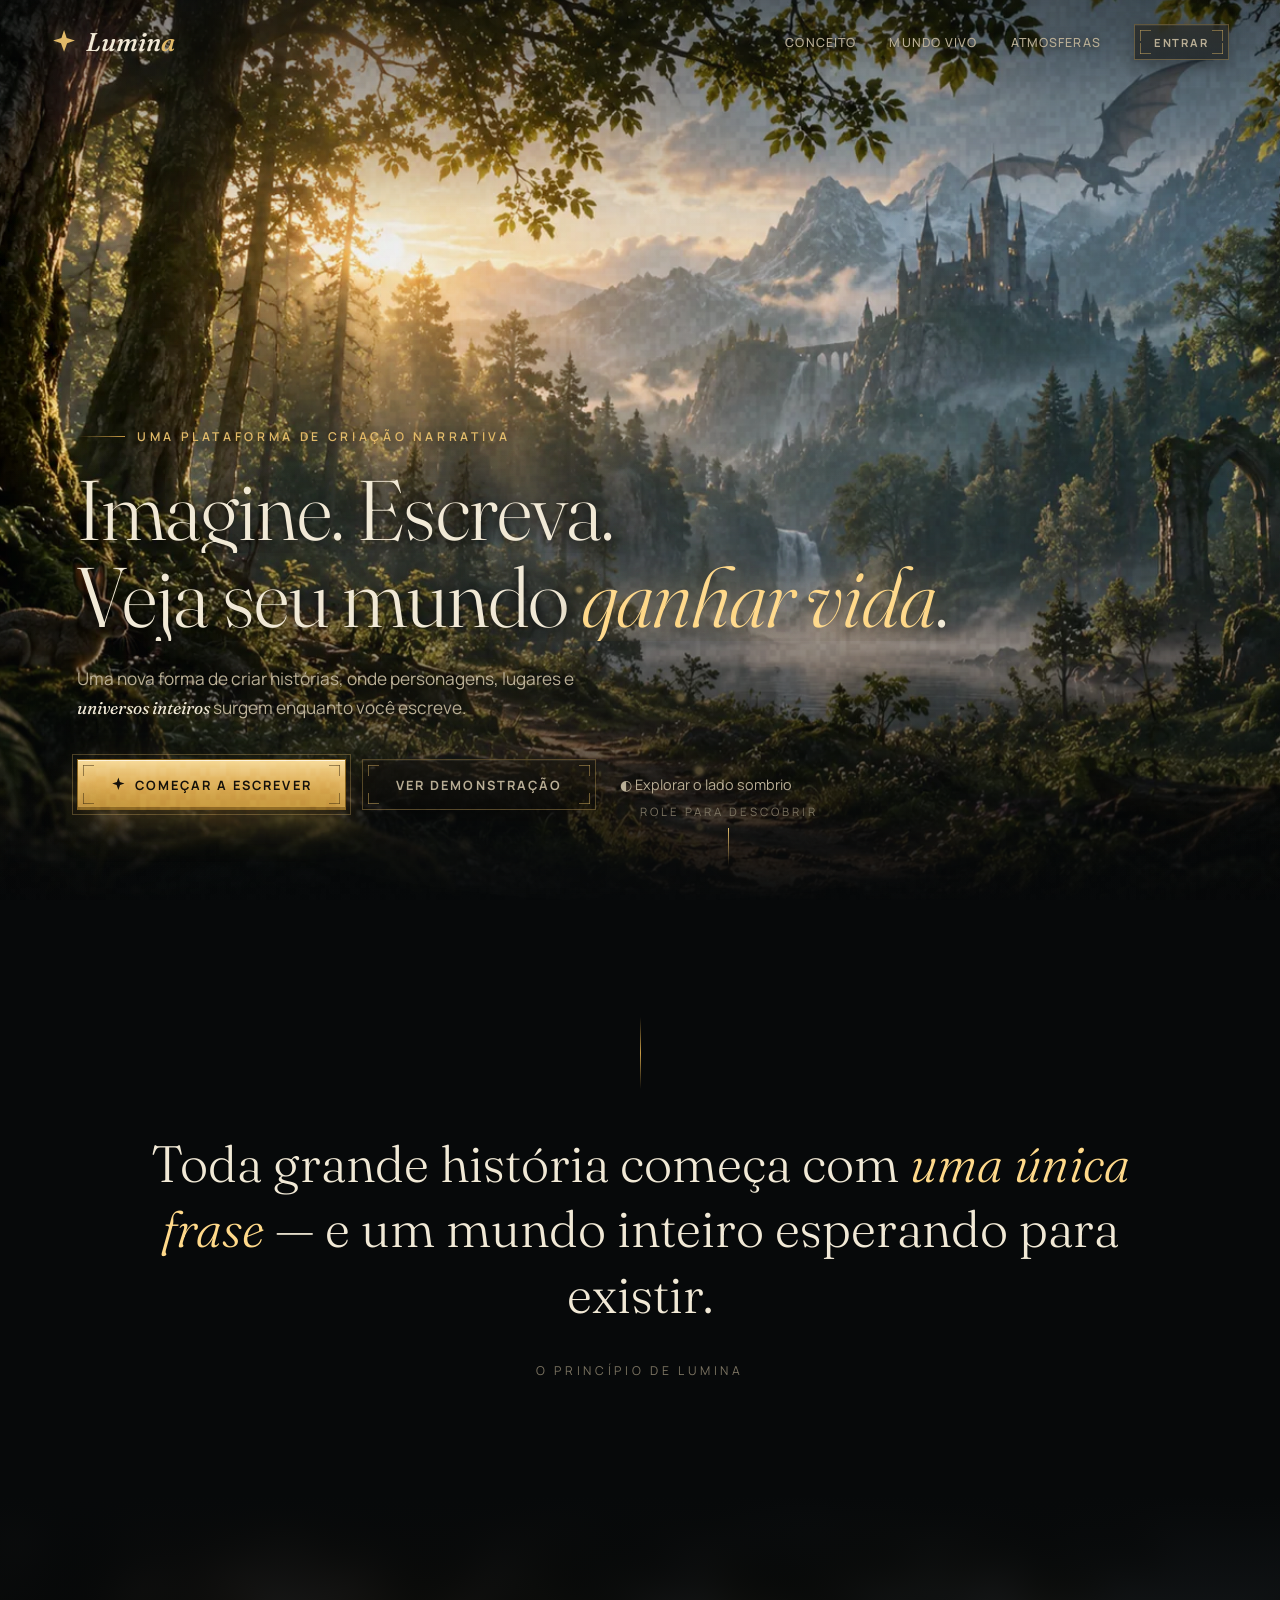
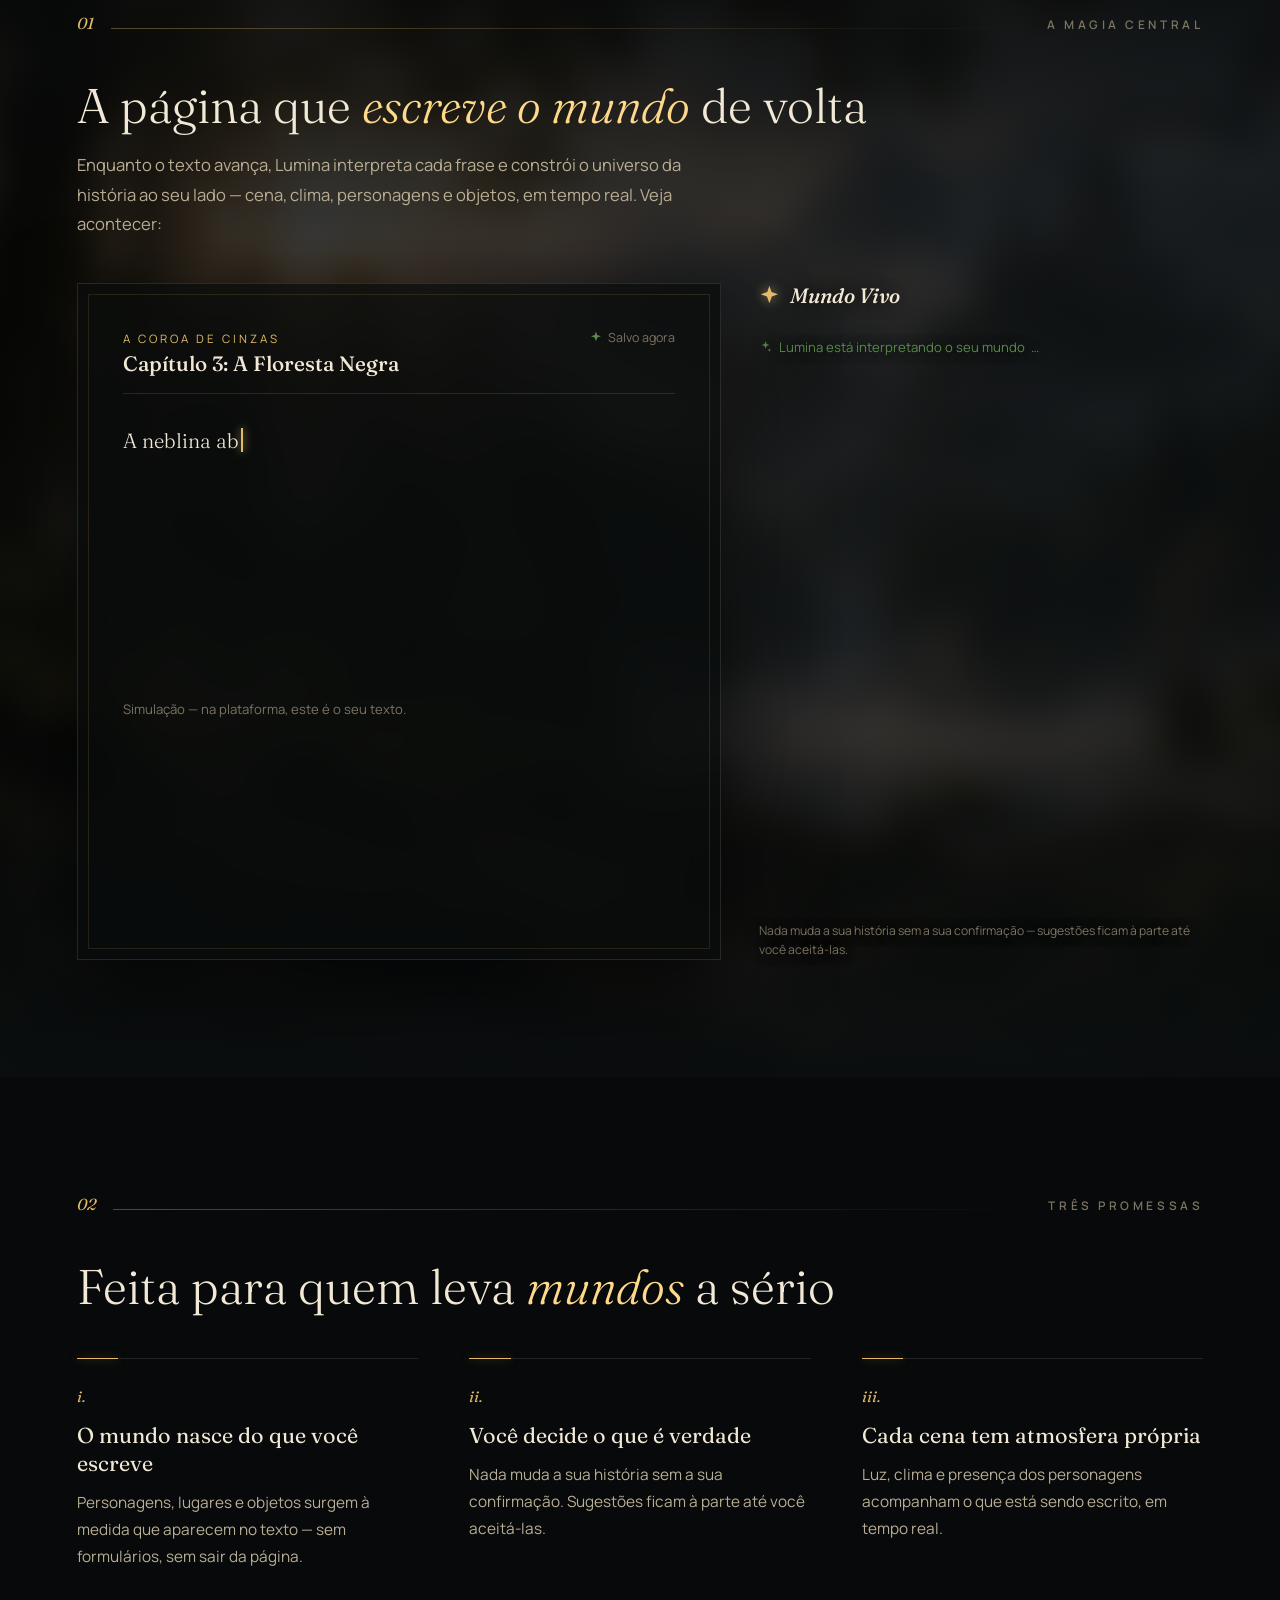
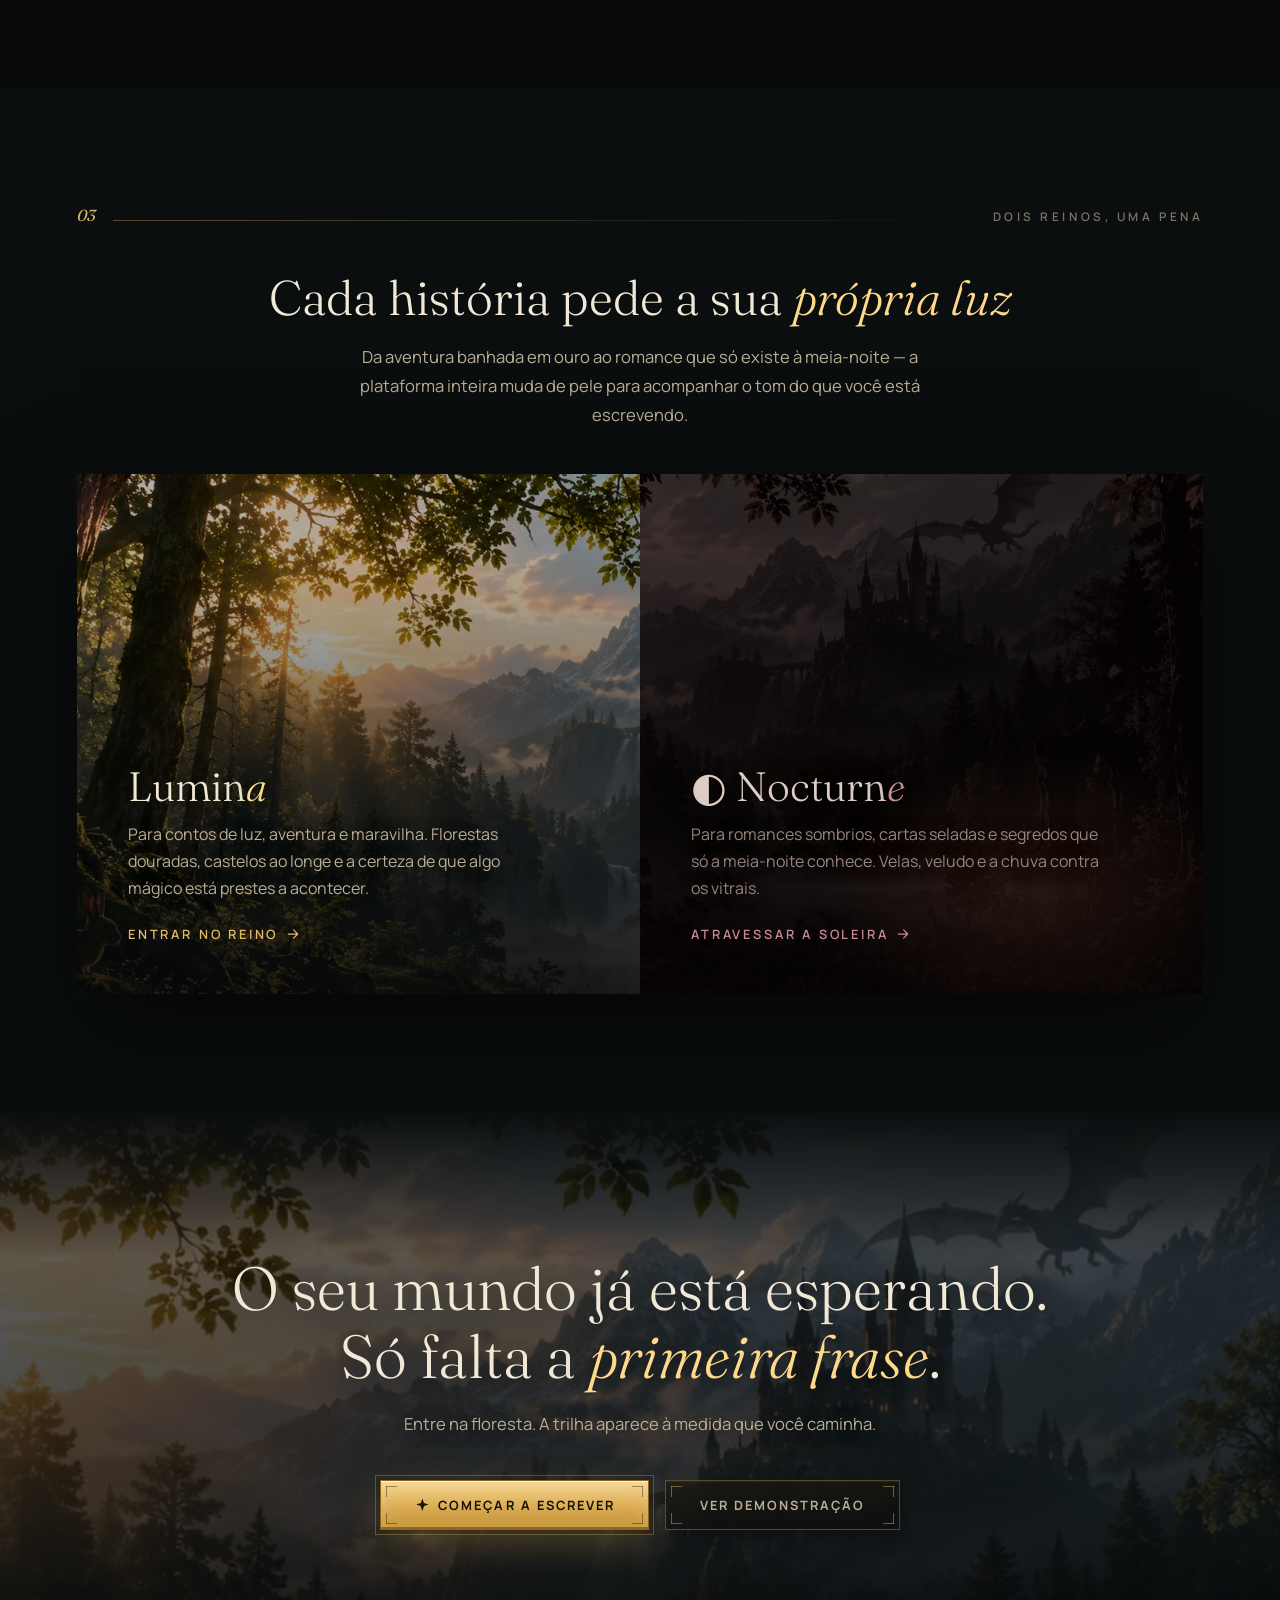
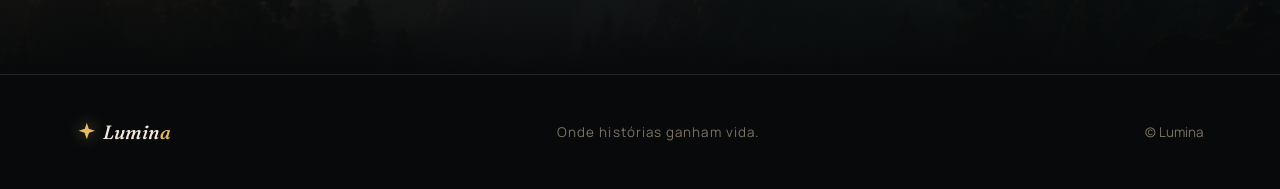
==== commit 57efc039: "Restaura metadados de compartilhamento social Adiciona og:image apontando para o asset versionado e " ====
--- a/index.html
+++ b/index.html
@@ -8,6 +8,8 @@
 <meta property="og:title" content="Lumina — Onde histórias ganham vida">
 <meta property="og:description" content="Imagine. Escreva. Veja seu mundo ganhar vida.">
 <meta property="og:type" content="website">
+<meta property="og:image" content="assets/lumina/hero-base.webp">
+<meta name="twitter:card" content="summary_large_image">
 <link rel="preconnect" href="https://fonts.googleapis.com">
 <link rel="preconnect" href="https://fonts.gstatic.com" crossorigin>
 <link href="https://fonts.googleapis.com/css2?family=Fraunces:ital,opsz,wght@0,9..144,300;0,9..144,400;0,9..144,500;1,9..144,300;1,9..144,400;1,9..144,500&family=Manrope:wght@400;500;600;700&display=swap" rel="stylesheet">
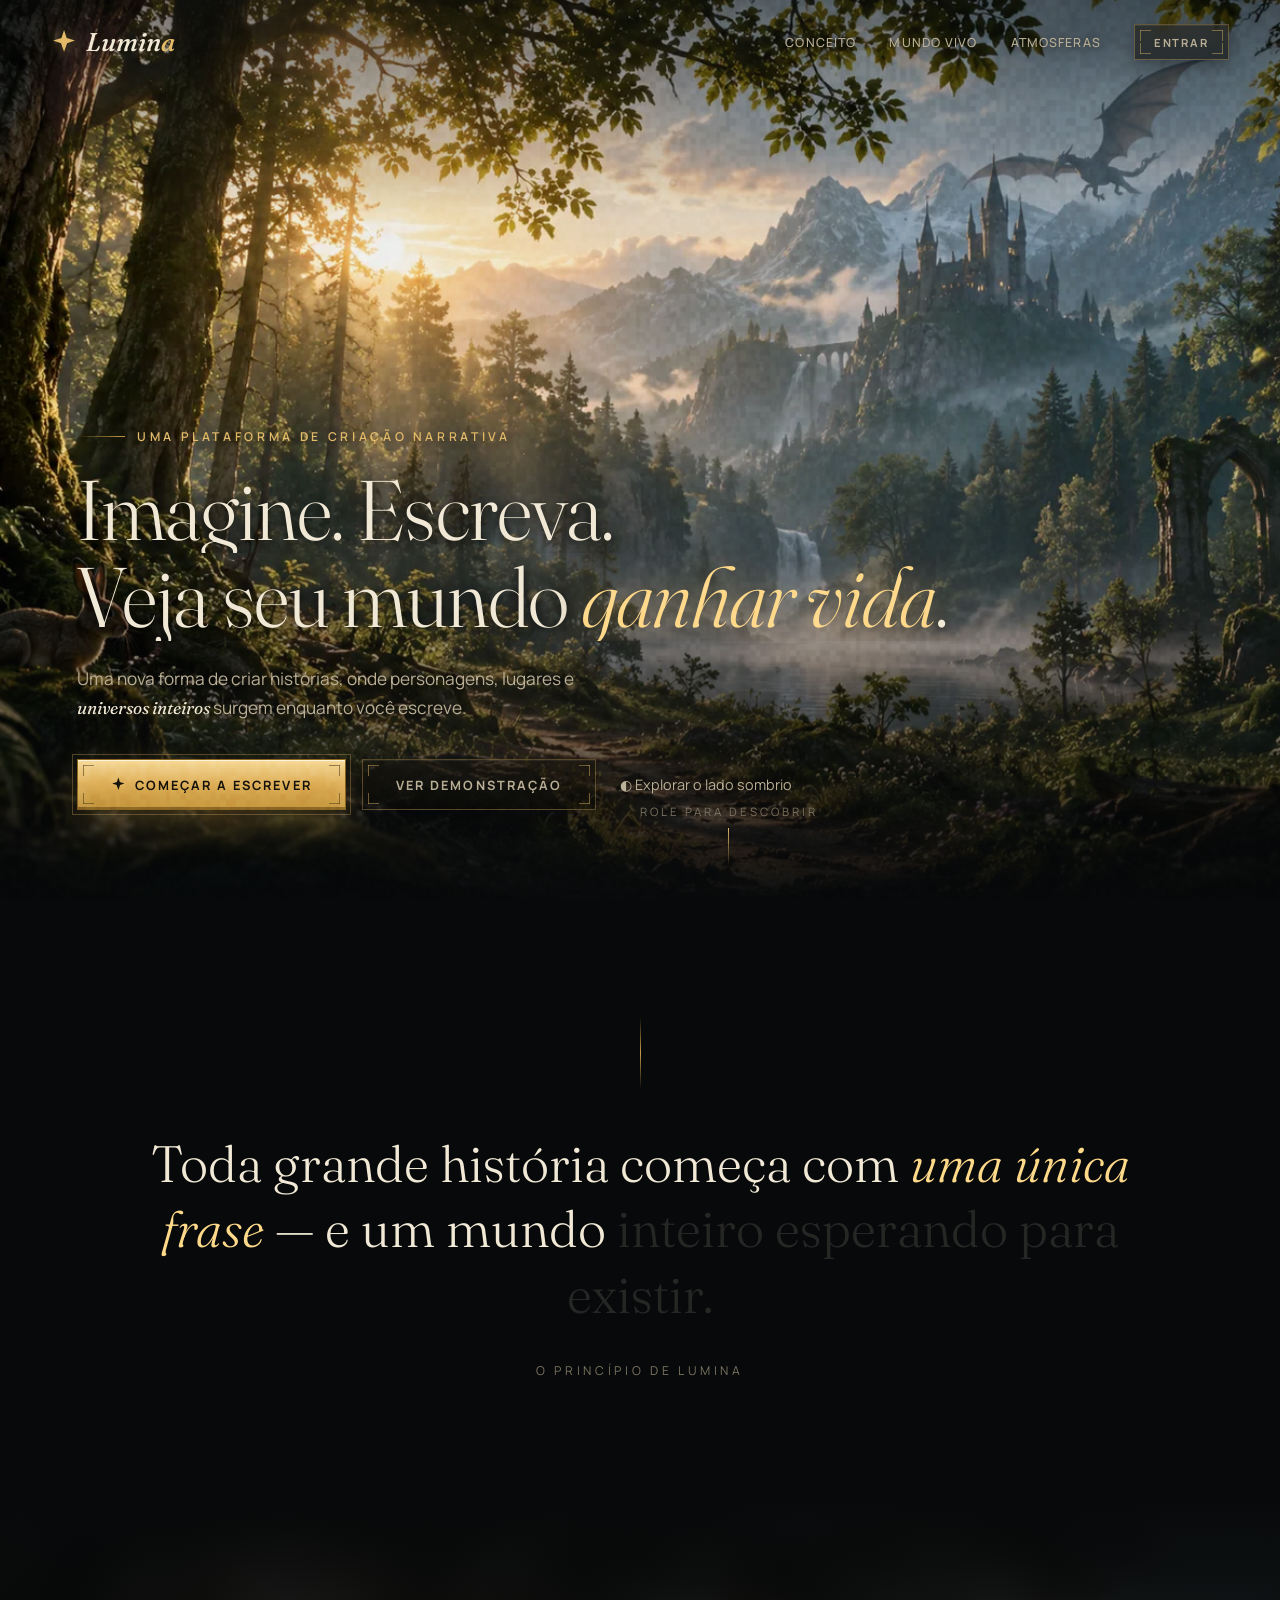
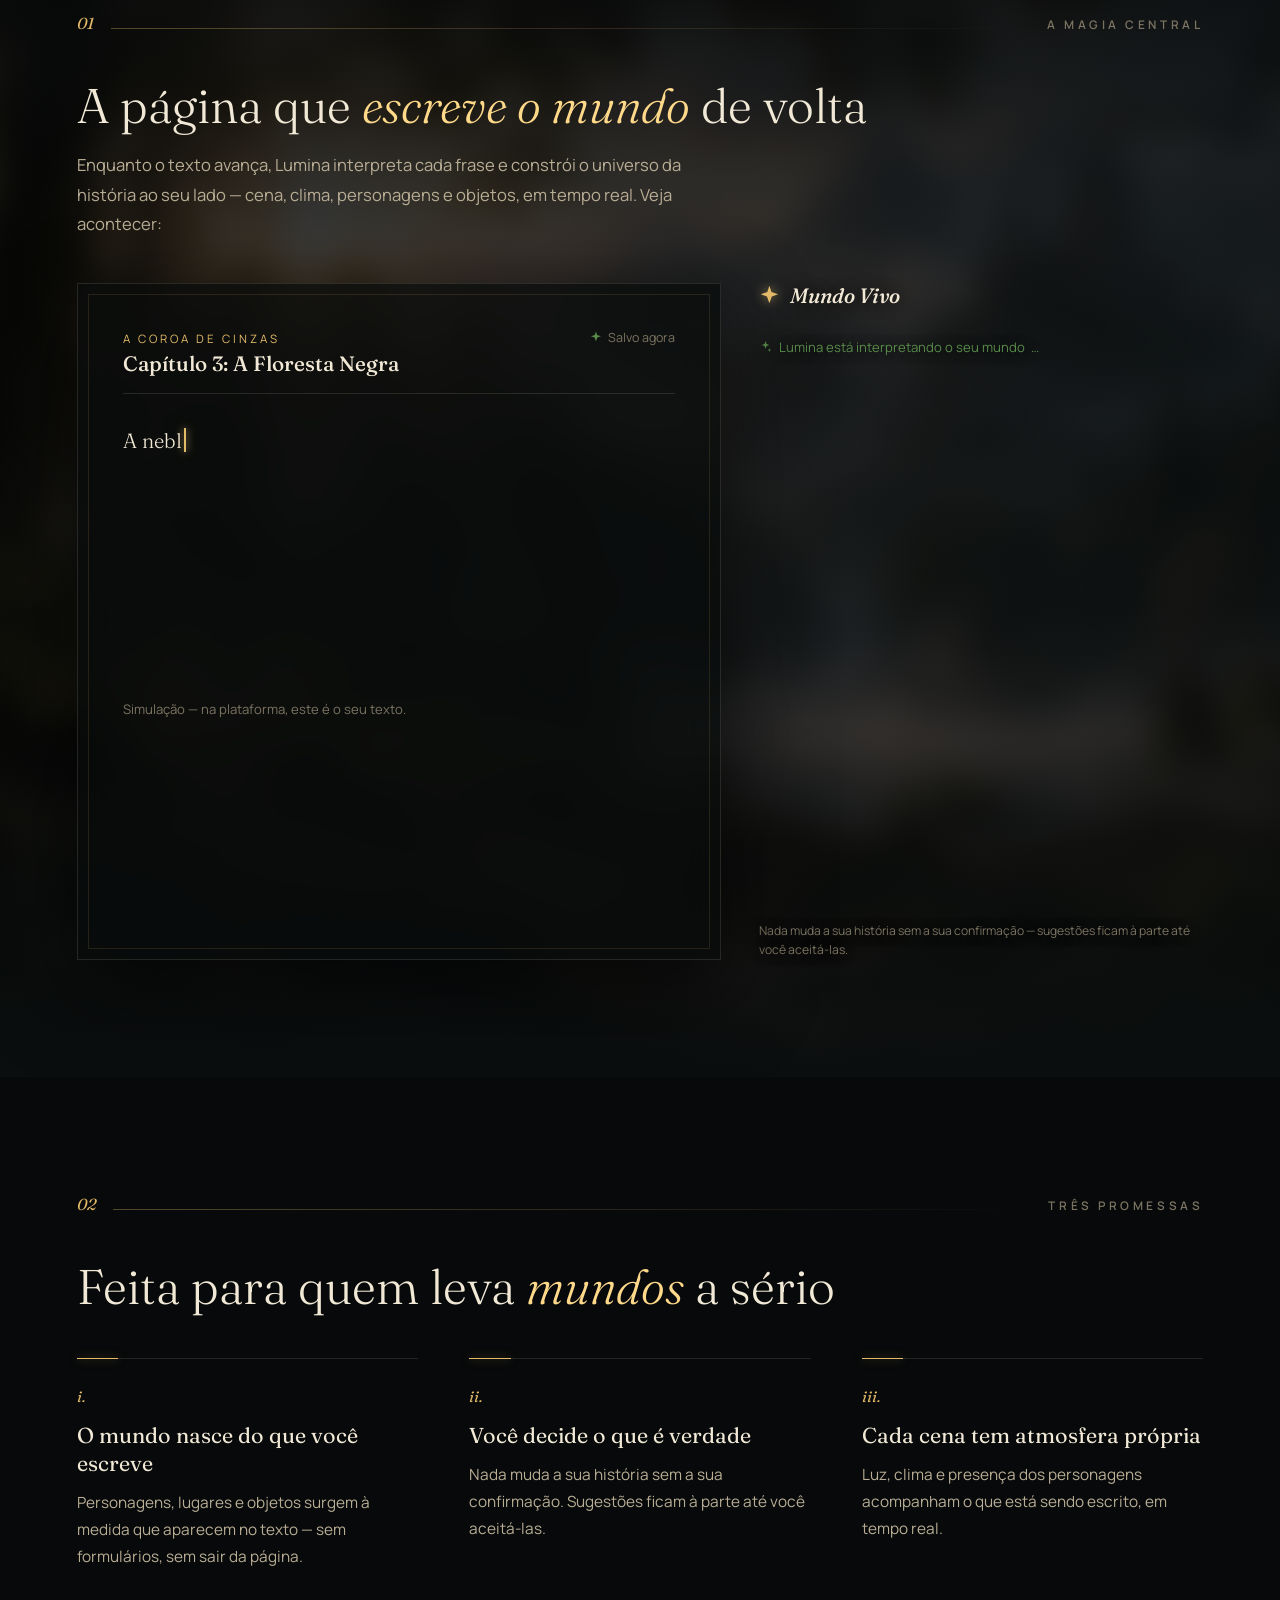
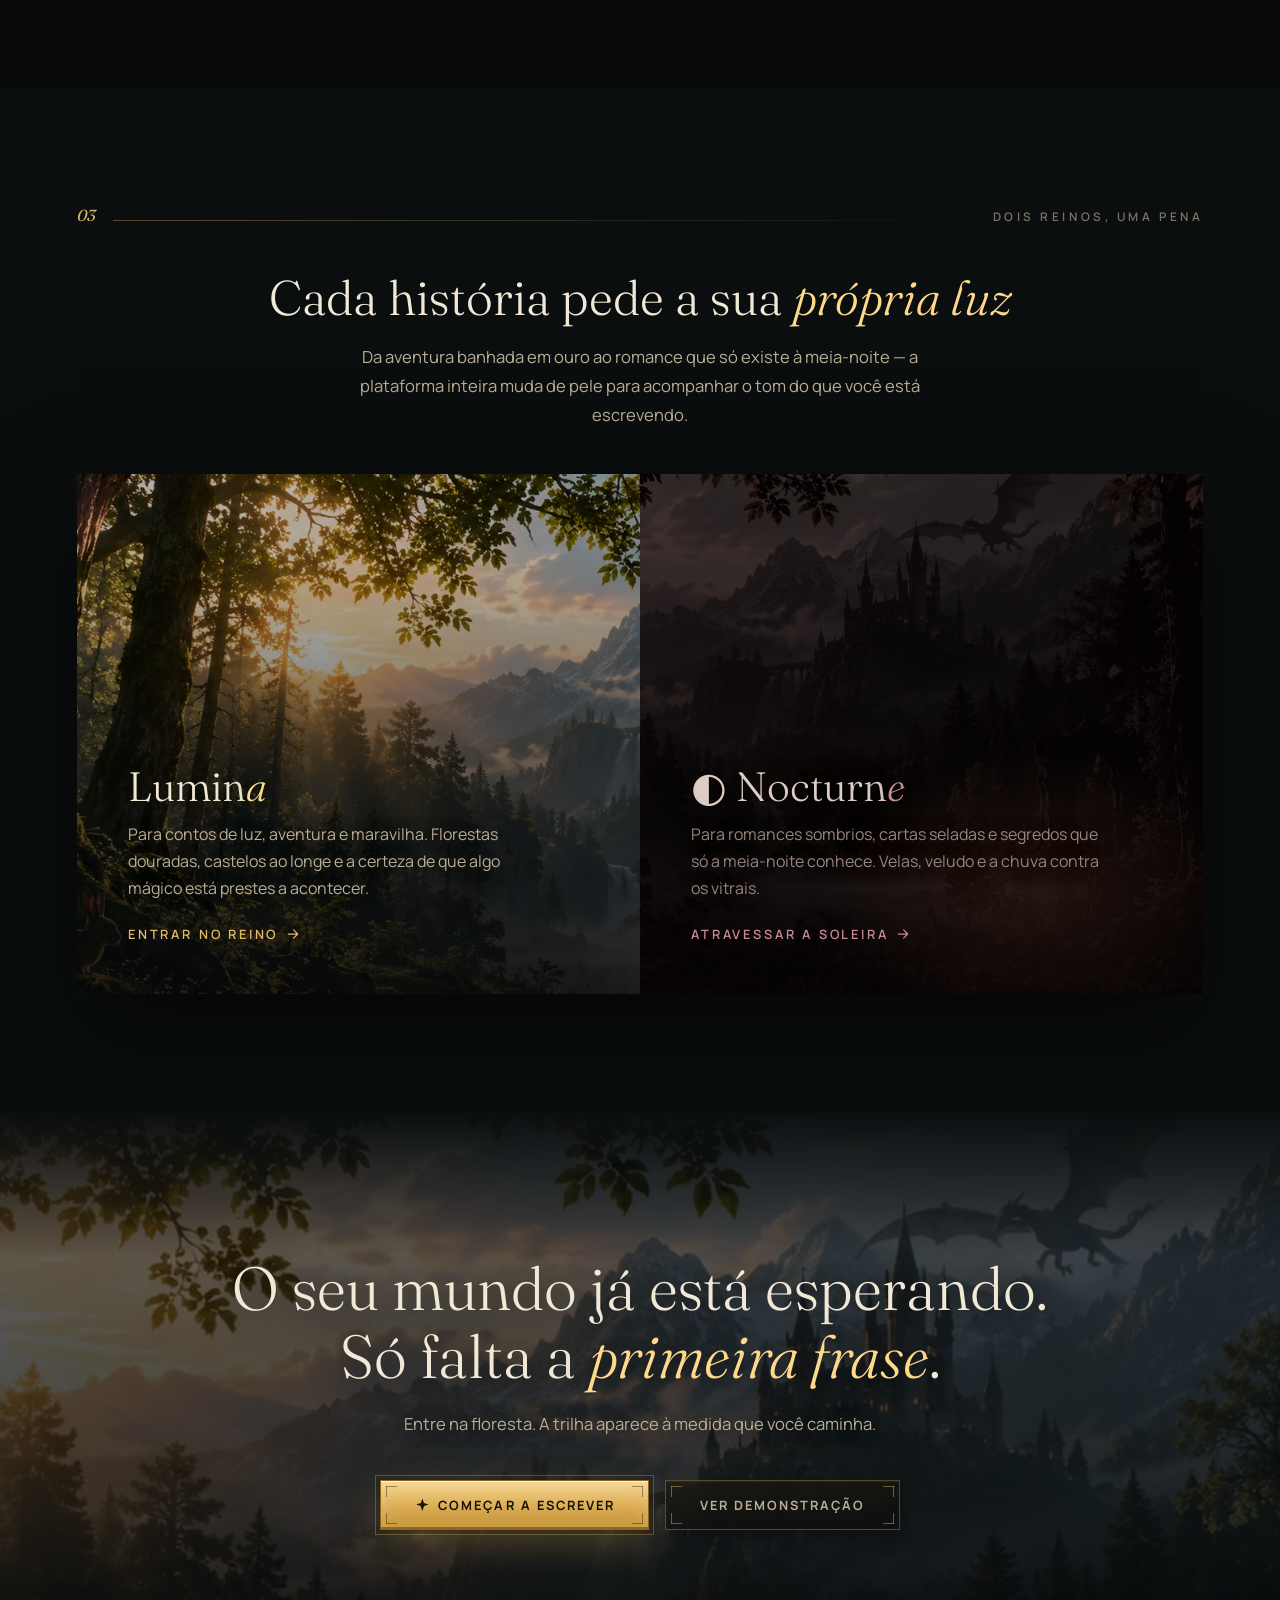
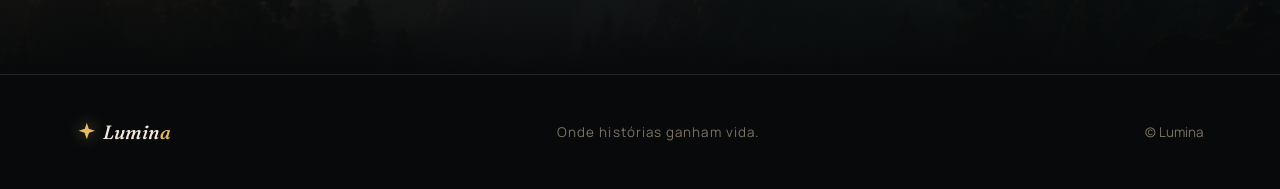
==== commit bc687ac3: "Integra site e demo, adiciona README e remove duplicata antiga O site agora abre a demo direto na te" ====
--- a/index.html
+++ b/index.html
@@ -479,7 +479,7 @@
     <a href="#manifesto">Conceito</a>
     <a href="#mundo-vivo">Mundo Vivo</a>
     <a href="#atmosferas">Atmosferas</a>
-    <a class="btn btn-ghost" href="demo.html">Entrar</a>
+    <a class="btn btn-ghost" href="demo.html#dashboard">Entrar</a>
   </div>
 </nav>
 
@@ -507,7 +507,7 @@
     <p class="hero-lede">Uma nova forma de criar histórias, onde personagens, lugares e
       <em>universos inteiros</em> surgem enquanto você escreve.</p>
     <div class="hero-actions">
-      <a class="btn btn-primary" href="demo.html">
+      <a class="btn btn-primary" href="demo.html#dashboard">
         <svg class="mark" aria-hidden="true"><use href="#icon-lumina"/></svg>Começar a escrever
         <span class="btn-orbit" aria-hidden="true">
           <span style="--r:62px; animation-duration:2.3s;"></span>
@@ -515,7 +515,7 @@
           <span style="--r:70px; animation-duration:2.8s; animation-delay:1s;"></span>
         </span>
       </a>
-      <a class="btn btn-ghost" href="demo.html">Ver demonstração</a>
+      <a class="btn btn-ghost" href="demo.html#editor">Ver demonstração</a>
       <a class="link-nocturne" href="#atmosferas">◐ Explorar o lado sombrio</a>
     </div>
   </div>
@@ -634,14 +634,14 @@
     </div>
 
     <div class="duality reveal" data-delay="1">
-      <a class="realm realm-lumina" href="demo.html" aria-label="Conhecer o modo Lumina">
+      <a class="realm realm-lumina" href="demo.html#editor" aria-label="Conhecer o modo Lumina">
         <span class="scene" aria-hidden="true"></span>
         <span class="tint" aria-hidden="true"></span>
         <h3>Lumin<em>a</em></h3>
         <p>Para contos de luz, aventura e maravilha. Florestas douradas, castelos ao longe e a certeza de que algo mágico está prestes a acontecer.</p>
         <span class="realm-cta">Entrar no reino <svg style="width:1.1em;height:1.1em;" aria-hidden="true"><use href="#icon-arrow"/></svg></span>
       </a>
-      <a class="realm realm-nocturne" href="demo.html" aria-label="Conhecer o modo Nocturne">
+      <a class="realm realm-nocturne" href="demo.html#nocturne" aria-label="Conhecer o modo Nocturne">
         <span class="scene" aria-hidden="true"></span>
         <span class="tint" aria-hidden="true"></span>
         <span class="flicker" aria-hidden="true"></span>
@@ -660,7 +660,7 @@
     <h2>O seu mundo já está esperando.<br>Só falta a <em>primeira frase</em>.</h2>
     <p class="lede">Entre na floresta. A trilha aparece à medida que você caminha.</p>
     <div class="hero-actions" style="justify-content:center; opacity:1; animation:none;">
-      <a class="btn btn-primary" href="demo.html">
+      <a class="btn btn-primary" href="demo.html#dashboard">
         <svg class="mark" aria-hidden="true"><use href="#icon-lumina"/></svg>Começar a escrever
         <span class="btn-orbit" aria-hidden="true">
           <span style="--r:62px; animation-duration:2.3s;"></span>
@@ -668,7 +668,7 @@
           <span style="--r:70px; animation-duration:2.8s; animation-delay:1s;"></span>
         </span>
       </a>
-      <a class="btn btn-ghost" href="demo.html">Ver demonstração</a>
+      <a class="btn btn-ghost" href="demo.html#editor">Ver demonstração</a>
     </div>
   </div>
 </section>
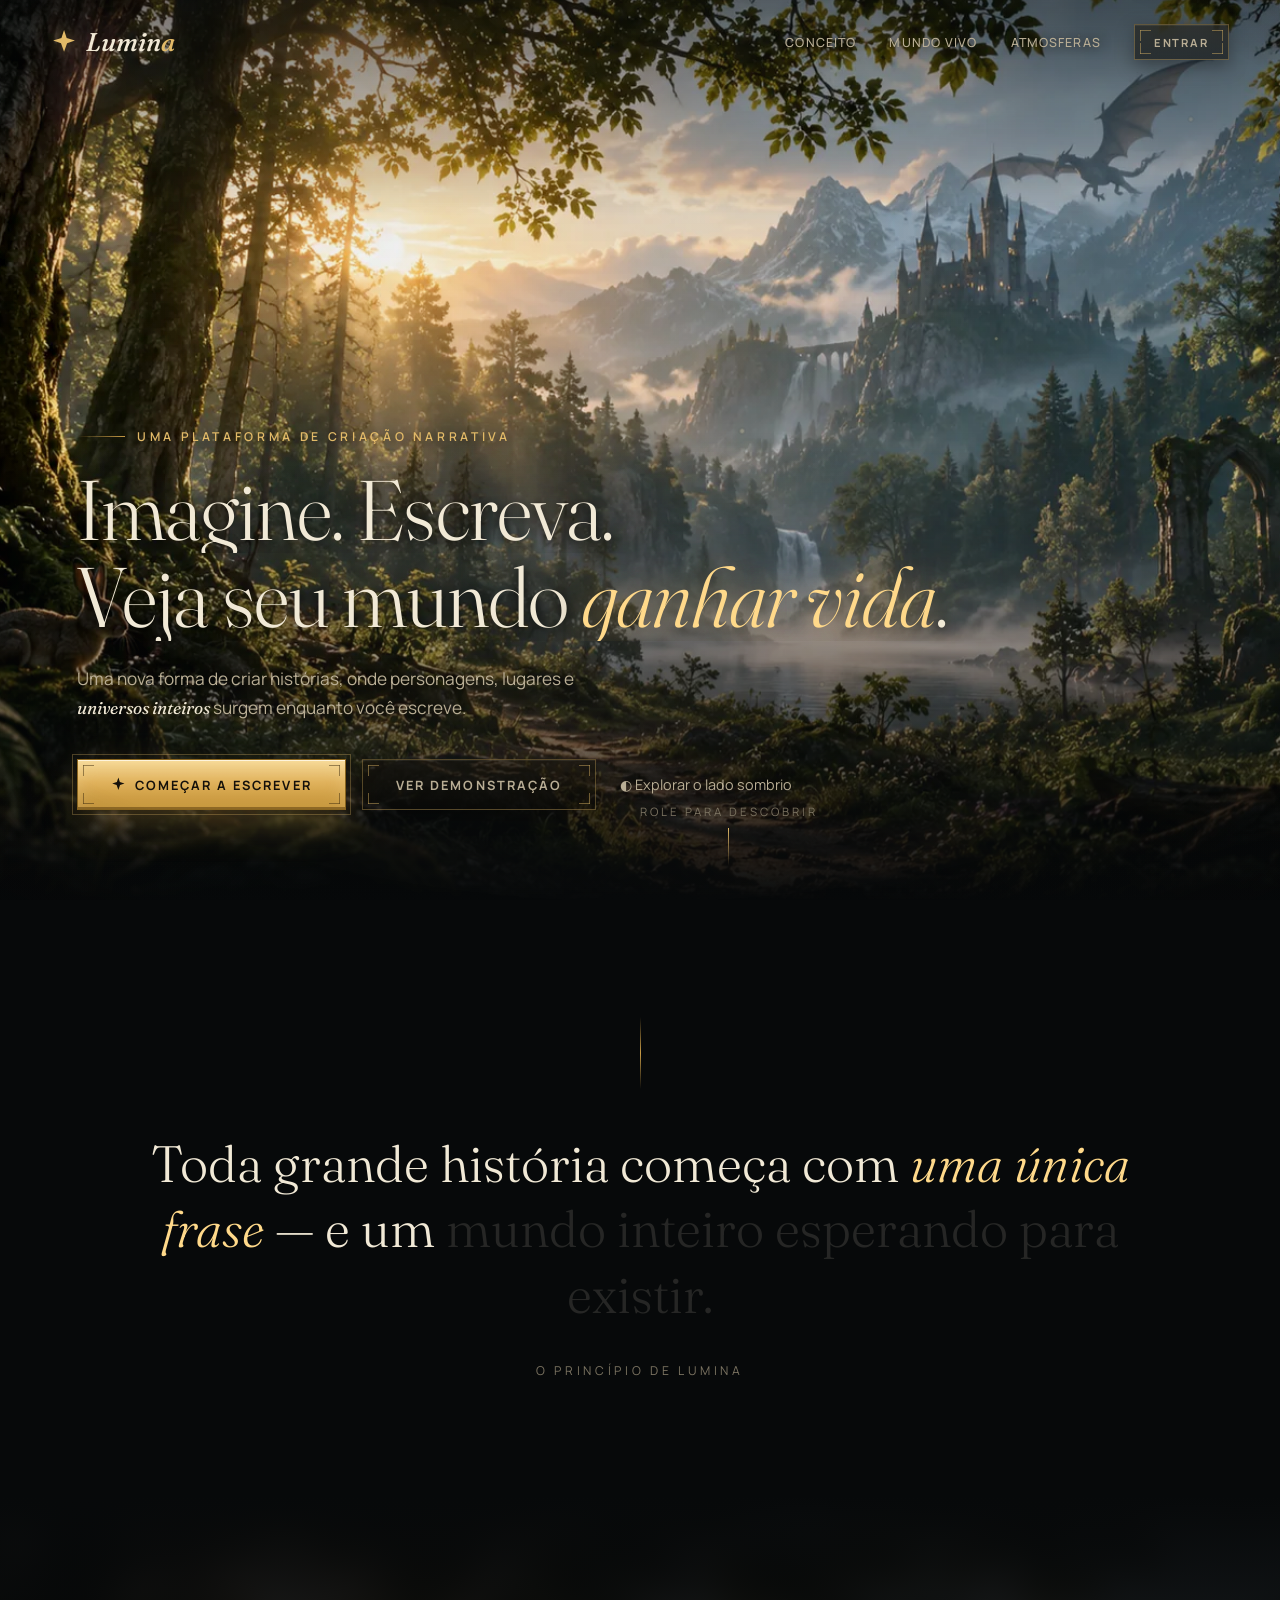
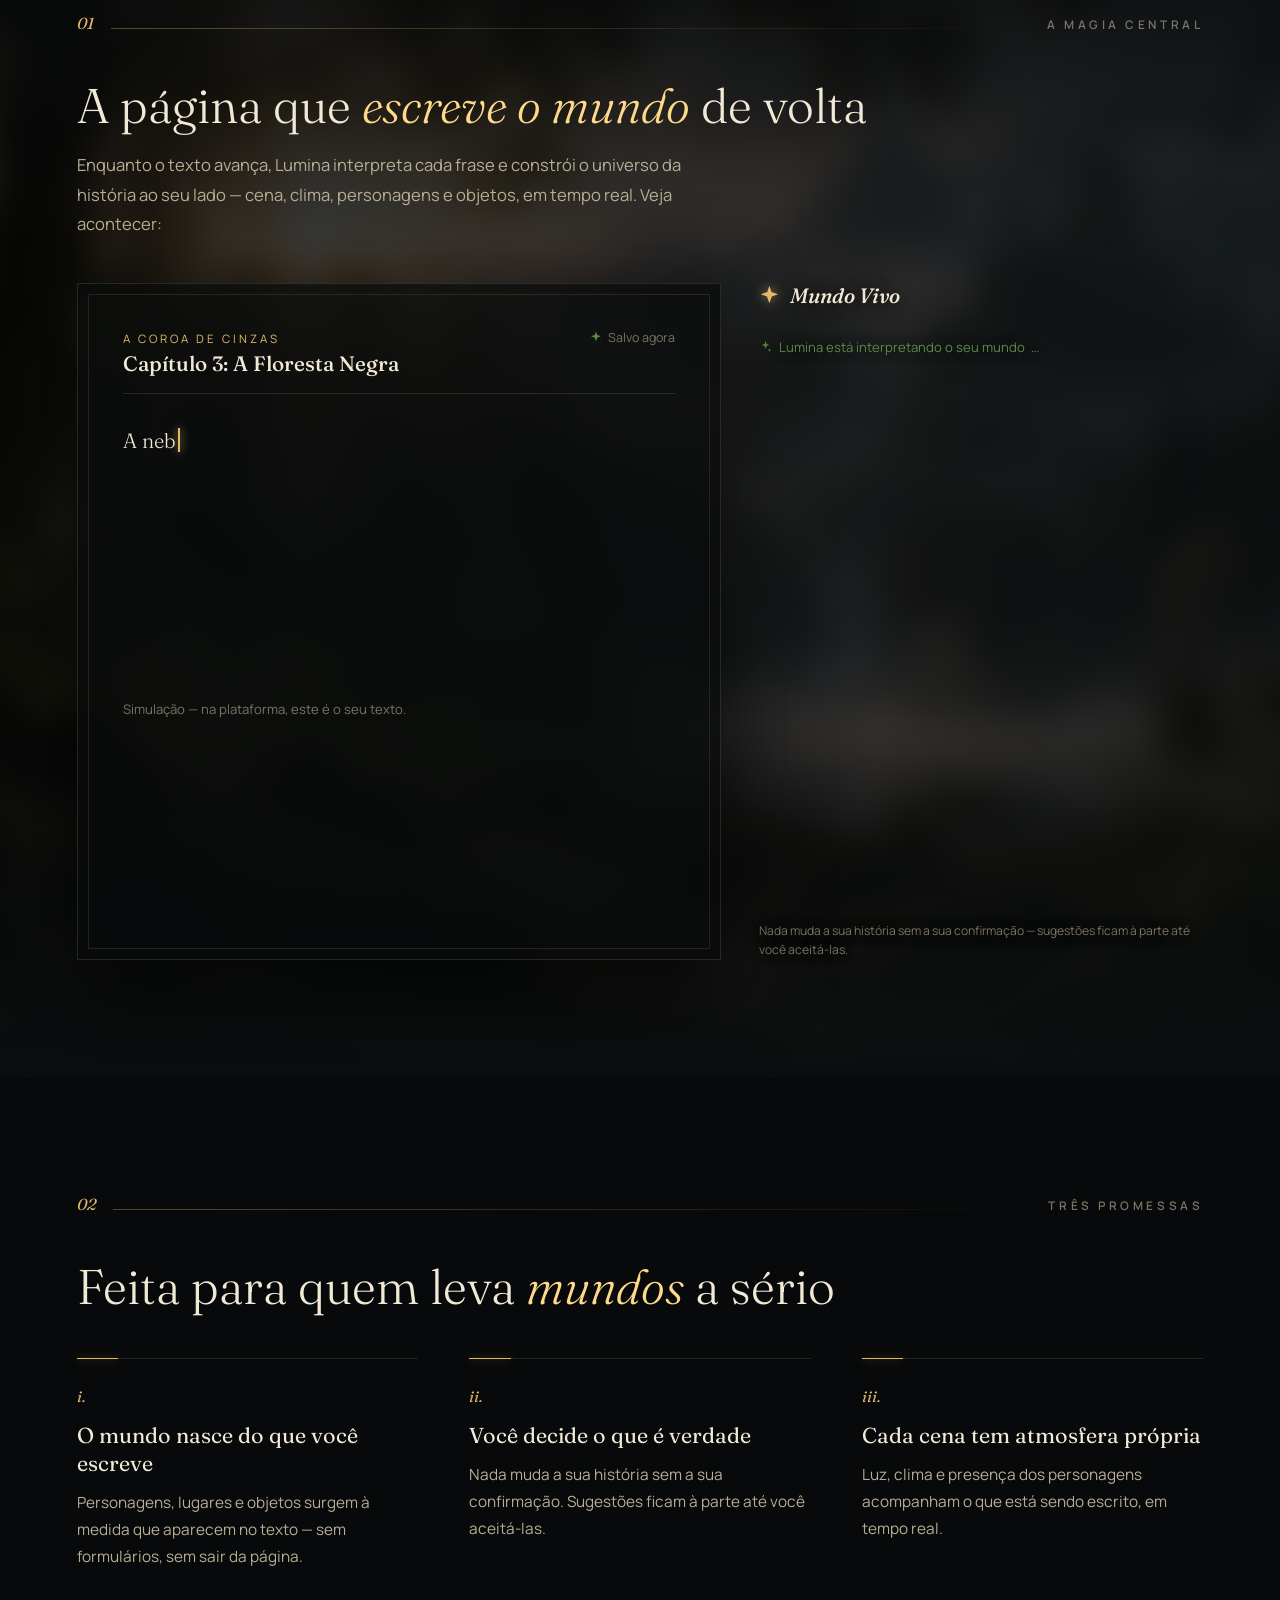
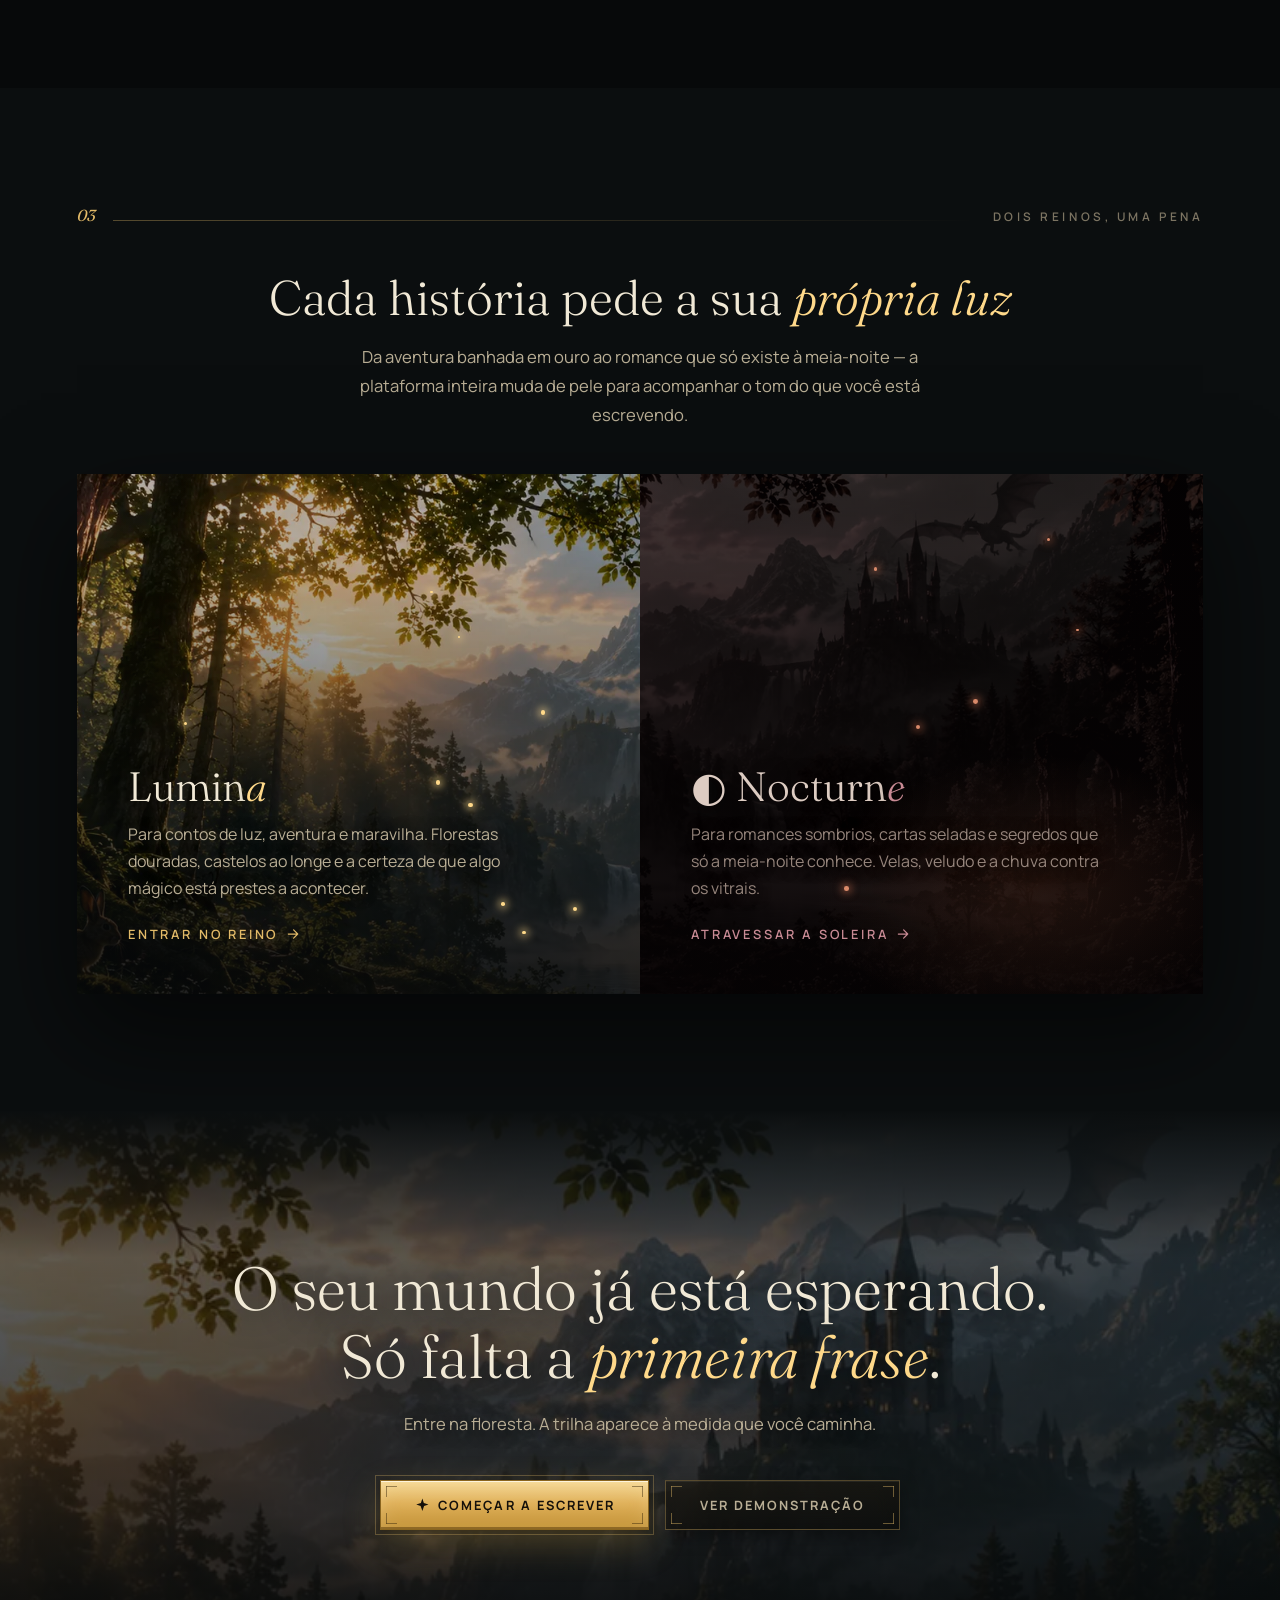
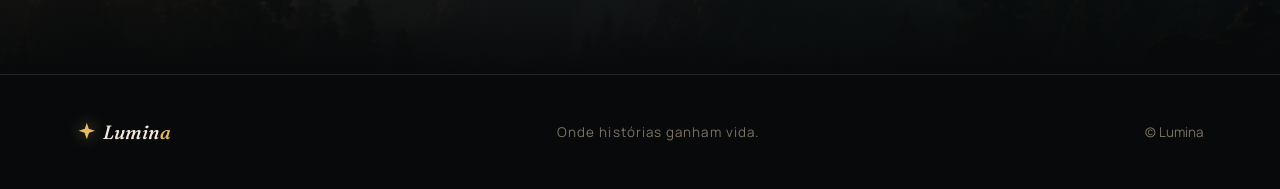
==== commit e3cbc111: "Aprimora performance e polimento cinematográfico O texto do hero afunda e esvanece conforme a rolage" ====
--- a/index.html
+++ b/index.html
@@ -8,8 +8,9 @@
 <meta property="og:title" content="Lumina — Onde histórias ganham vida">
 <meta property="og:description" content="Imagine. Escreva. Veja seu mundo ganhar vida.">
 <meta property="og:type" content="website">
-<meta property="og:image" content="assets/lumina/hero-base.webp">
+<meta property="og:image" content="https://gabrielphi-dev.github.io/project_lumina/assets/lumina/hero-base.webp">
 <meta name="twitter:card" content="summary_large_image">
+<meta name="theme-color" content="#07090a">
 <link rel="preconnect" href="https://fonts.googleapis.com">
 <link rel="preconnect" href="https://fonts.gstatic.com" crossorigin>
 <link href="https://fonts.googleapis.com/css2?family=Fraunces:ital,opsz,wght@0,9..144,300;0,9..144,400;0,9..144,500;1,9..144,300;1,9..144,400;1,9..144,500&family=Manrope:wght@400;500;600;700&display=swap" rel="stylesheet">
@@ -413,6 +414,16 @@
   .realm:hover .realm-cta{ gap:1.05em; }
   .realm-lumina h3 em{ font-style:italic; color:var(--gold-3); }
   .realm-lumina .realm-cta{ color:var(--gold-2); }
+  /* vida nos reinos: vagalumes dourados / brasas de vela */
+  .realm .p-field{ position:absolute; inset:0; pointer-events:none; overflow:hidden; }
+  .p-firefly{ position:absolute; border-radius:50%; background:var(--gold-3);
+    box-shadow:0 0 8px 2px rgba(255,217,138,0.8);
+    animation-name:driftXY, fireflyBlink; animation-timing-function:ease-in-out;
+    animation-iteration-count:infinite; }
+  .p-firefly.ember{ background:#d98a6a; box-shadow:0 0 8px 2px rgba(200,110,80,0.7); }
+  @keyframes driftXY{ 0%,100%{ transform:translate(0,0); } 50%{ transform:translate(var(--dx,20px), var(--dy,-16px)); } }
+  @keyframes fireflyBlink{ 0%,100%{ opacity:0.08; } 50%{ opacity:0.9; } }
+
   .realm-nocturne h3{ color:#ddccc2; }
   .realm-nocturne h3 em{ font-style:italic; color:var(--wine-glow); }
   .realm-nocturne p{ color:#96857c; }
@@ -637,6 +648,7 @@
       <a class="realm realm-lumina" href="demo.html#editor" aria-label="Conhecer o modo Lumina">
         <span class="scene" aria-hidden="true"></span>
         <span class="tint" aria-hidden="true"></span>
+        <span class="p-field" id="lumina-flies" aria-hidden="true"></span>
         <h3>Lumin<em>a</em></h3>
         <p>Para contos de luz, aventura e maravilha. Florestas douradas, castelos ao longe e a certeza de que algo mágico está prestes a acontecer.</p>
         <span class="realm-cta">Entrar no reino <svg style="width:1.1em;height:1.1em;" aria-hidden="true"><use href="#icon-arrow"/></svg></span>
@@ -645,6 +657,7 @@
         <span class="scene" aria-hidden="true"></span>
         <span class="tint" aria-hidden="true"></span>
         <span class="flicker" aria-hidden="true"></span>
+        <span class="p-field" id="nocturne-embers" aria-hidden="true"></span>
         <h3>◐ Nocturn<em>e</em></h3>
         <p>Para romances sombrios, cartas seladas e segredos que só a meia-noite conhece. Velas, veludo e a chuva contra os vitrais.</p>
         <span class="realm-cta">Atravessar a soleira <svg style="width:1.1em;height:1.1em;" aria-hidden="true"><use href="#icon-arrow"/></svg></span>
@@ -769,8 +782,9 @@
     }
   })();
 
-  var lastT = 0, lifeRunning = !reduceMotion;
+  var lastT = 0, lifeRunning = !reduceMotion, heroInView = true;
   function drawLife(t){
+    if(!heroInView){ lastT = t; if(lifeRunning) requestAnimationFrame(drawLife); return; }
     var dt = Math.min((t - lastT) / 1000, 0.05); lastT = t;
     var ctx = lifeCv.getContext('2d');
     ctx.clearRect(0, 0, LW, LH);
@@ -800,6 +814,10 @@
     lifeRunning = !document.hidden;
     if(lifeRunning){ lastT = performance.now(); requestAnimationFrame(drawLife); }
   });
+  // economiza GPU/bateria: partículas do hero só rodam com o hero em vista
+  new IntersectionObserver(function(entries){
+    heroInView = entries[0].isIntersecting;
+  }).observe(document.getElementById('hero'));
 
   /* ---------- parallax sutil no hero ---------- */
   var heroMedia = document.getElementById('hero-media');
@@ -824,11 +842,18 @@
   /* ---------- barra de progresso / nav ---------- */
   var thread = document.getElementById('scroll-thread');
   var nav = document.getElementById('site-nav');
+  var heroInner = document.querySelector('.hero-inner');
   function onScroll(){
     var doc = document.documentElement;
     var max = doc.scrollHeight - window.innerHeight;
-    thread.style.transform = 'scaleX(' + (max > 0 ? window.scrollY / max : 0) + ')';
-    nav.classList.toggle('is-solid', window.scrollY > 40);
+    var y = window.scrollY;
+    thread.style.transform = 'scaleX(' + (max > 0 ? y / max : 0) + ')';
+    nav.classList.toggle('is-solid', y > 40);
+    // saída cinematográfica: o texto do hero afunda e some conforme a rolagem
+    if(!reduceMotion && y < LH){
+      heroInner.style.opacity = Math.max(0, 1 - y / (LH * 0.68));
+      heroInner.style.transform = 'translateY(' + (y * 0.22) + 'px)';
+    }
   }
   window.addEventListener('scroll', onScroll, { passive:true });
   onScroll();
@@ -969,6 +994,27 @@
     }
     next();
   }
+  /* vagalumes no reino Lumina, brasas no Nocturne */
+  function sprinkle(hostId, n, ember){
+    var el = document.getElementById(hostId);
+    if(!el || reduceMotion) return;
+    for(var i = 0; i < n; i++){
+      var f = document.createElement('span');
+      f.className = 'p-firefly' + (ember ? ' ember' : '');
+      var s = rnd(2.5, 5);
+      f.style.width = s + 'px'; f.style.height = s + 'px';
+      f.style.left = rnd(3, 95) + '%';
+      f.style.top = rnd(12, 88) + '%';
+      f.style.setProperty('--dx', rnd(-40, 40) + 'px');
+      f.style.setProperty('--dy', rnd(-38, 20) + 'px');
+      f.style.animationDuration = rnd(5, 11) + 's, ' + rnd(2.2, 4.6) + 's';
+      f.style.animationDelay = rnd(0, 6) + 's, ' + rnd(0, 3) + 's';
+      el.appendChild(f);
+    }
+  }
+  sprinkle('lumina-flies', 9, false);
+  sprinkle('nocturne-embers', 6, true);
+
   if(reduceMotion){
     mvText.textContent = 'A neblina abriu caminho quando Elara cruzou o arco de pedra em ruínas. O medalhão de prata pulsava contra o peito — mais forte a cada passo dentro da Floresta de Aldervale. Ao longe, o castelo acendia as primeiras luzes. Começava a chover.';
     Object.keys(cards).forEach(function(k){ cards[k].classList.add('is-on'); });
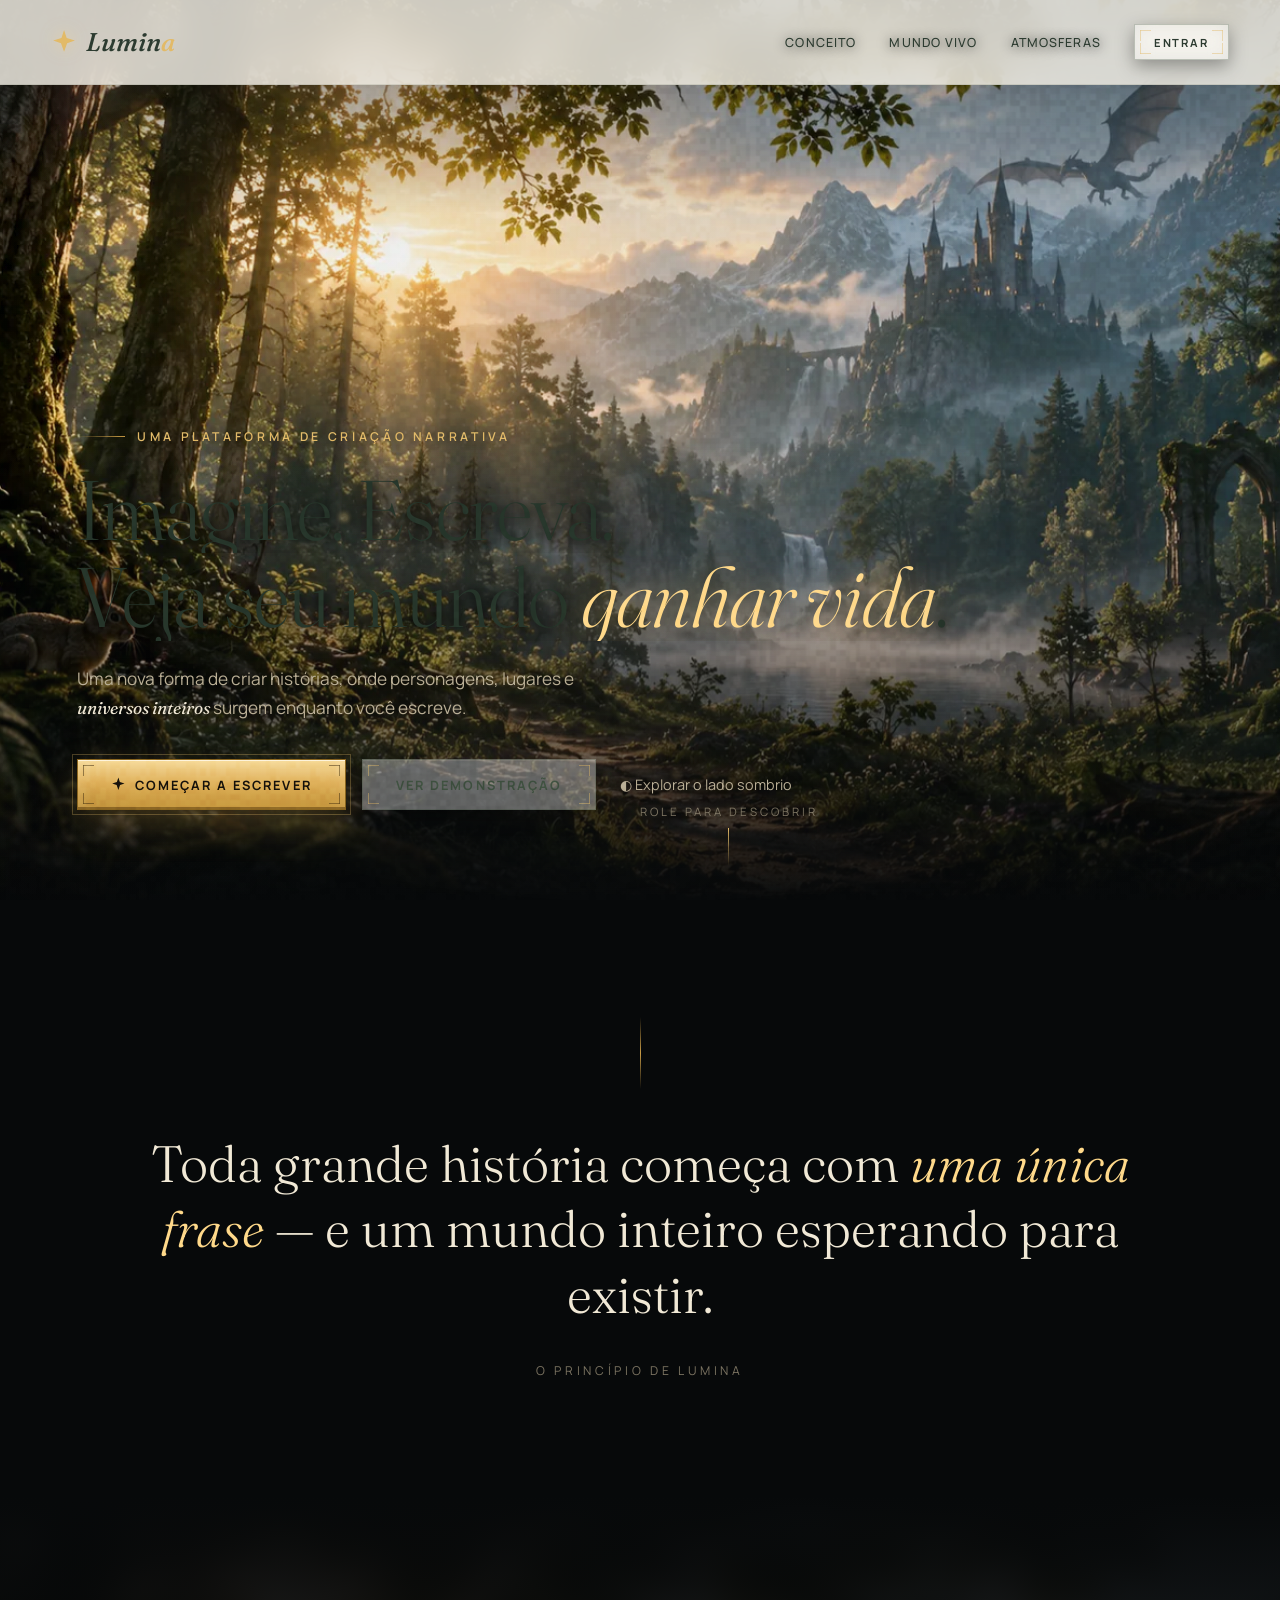
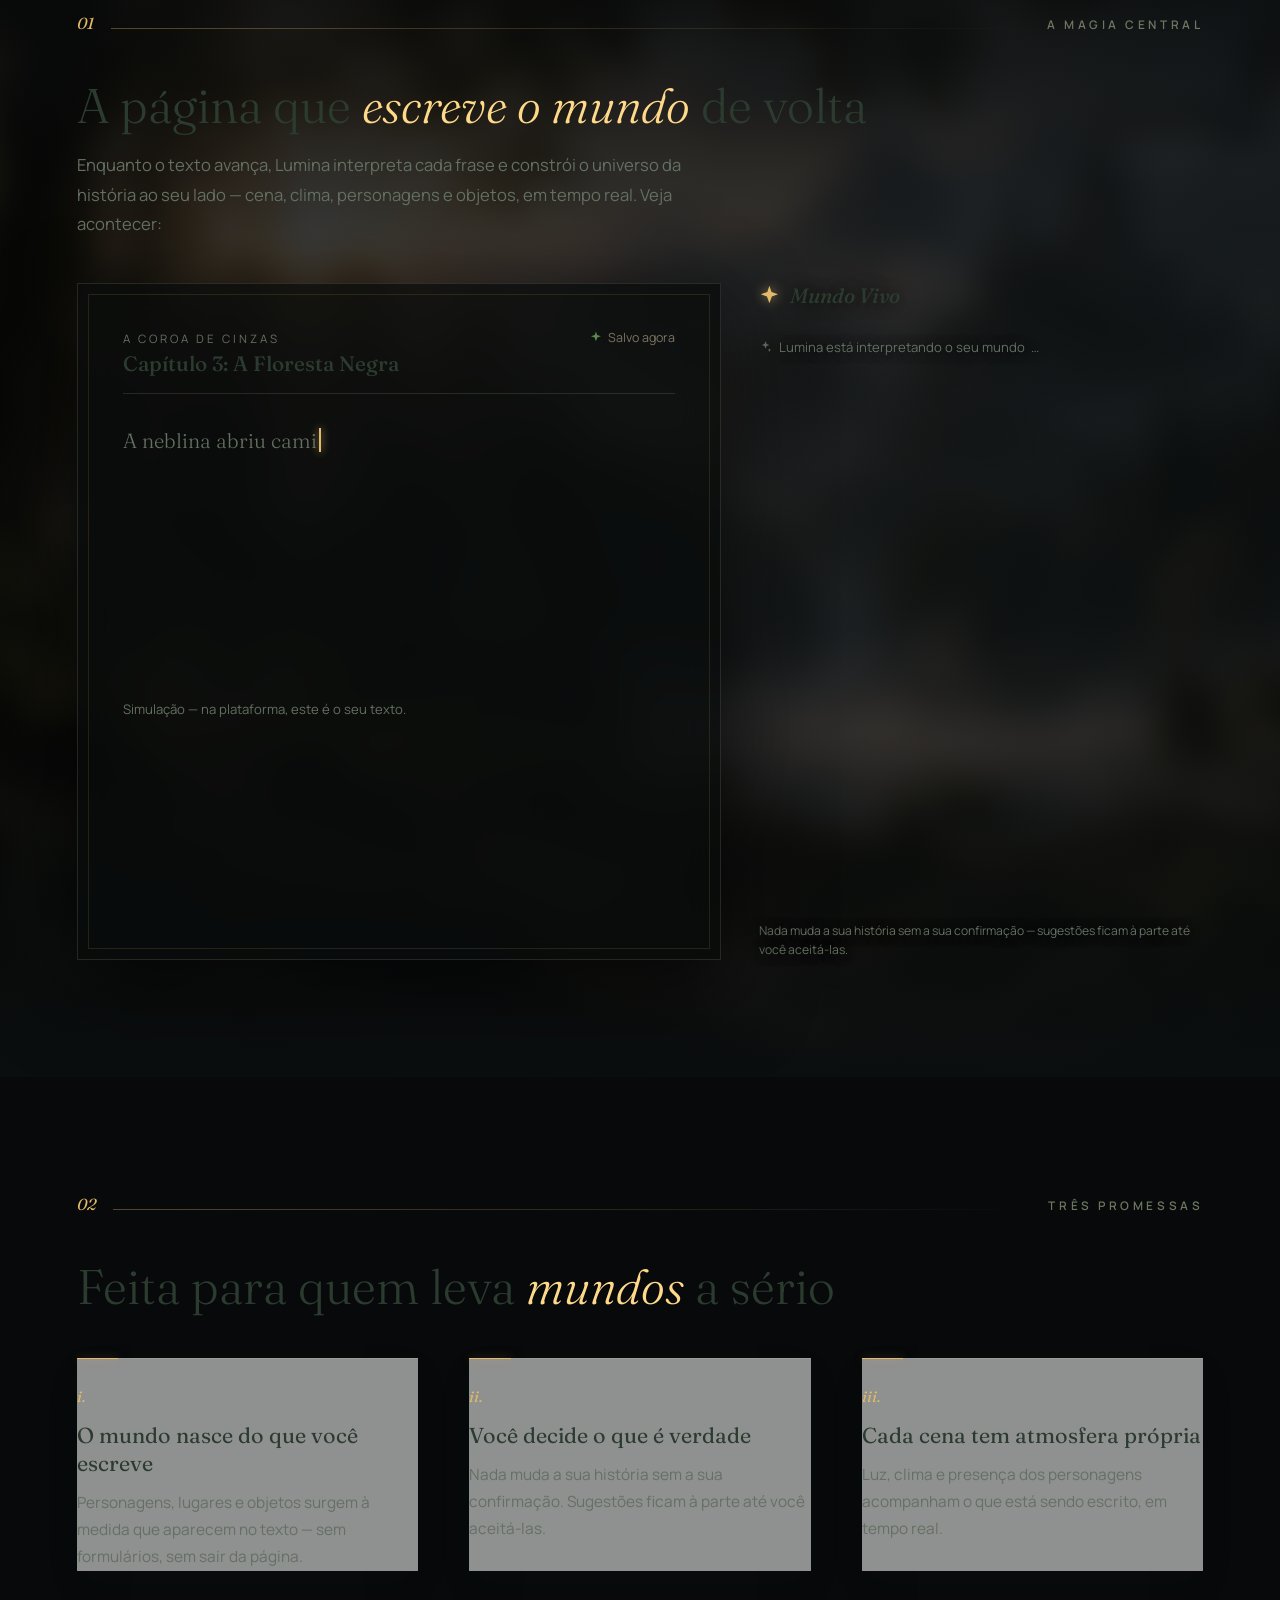
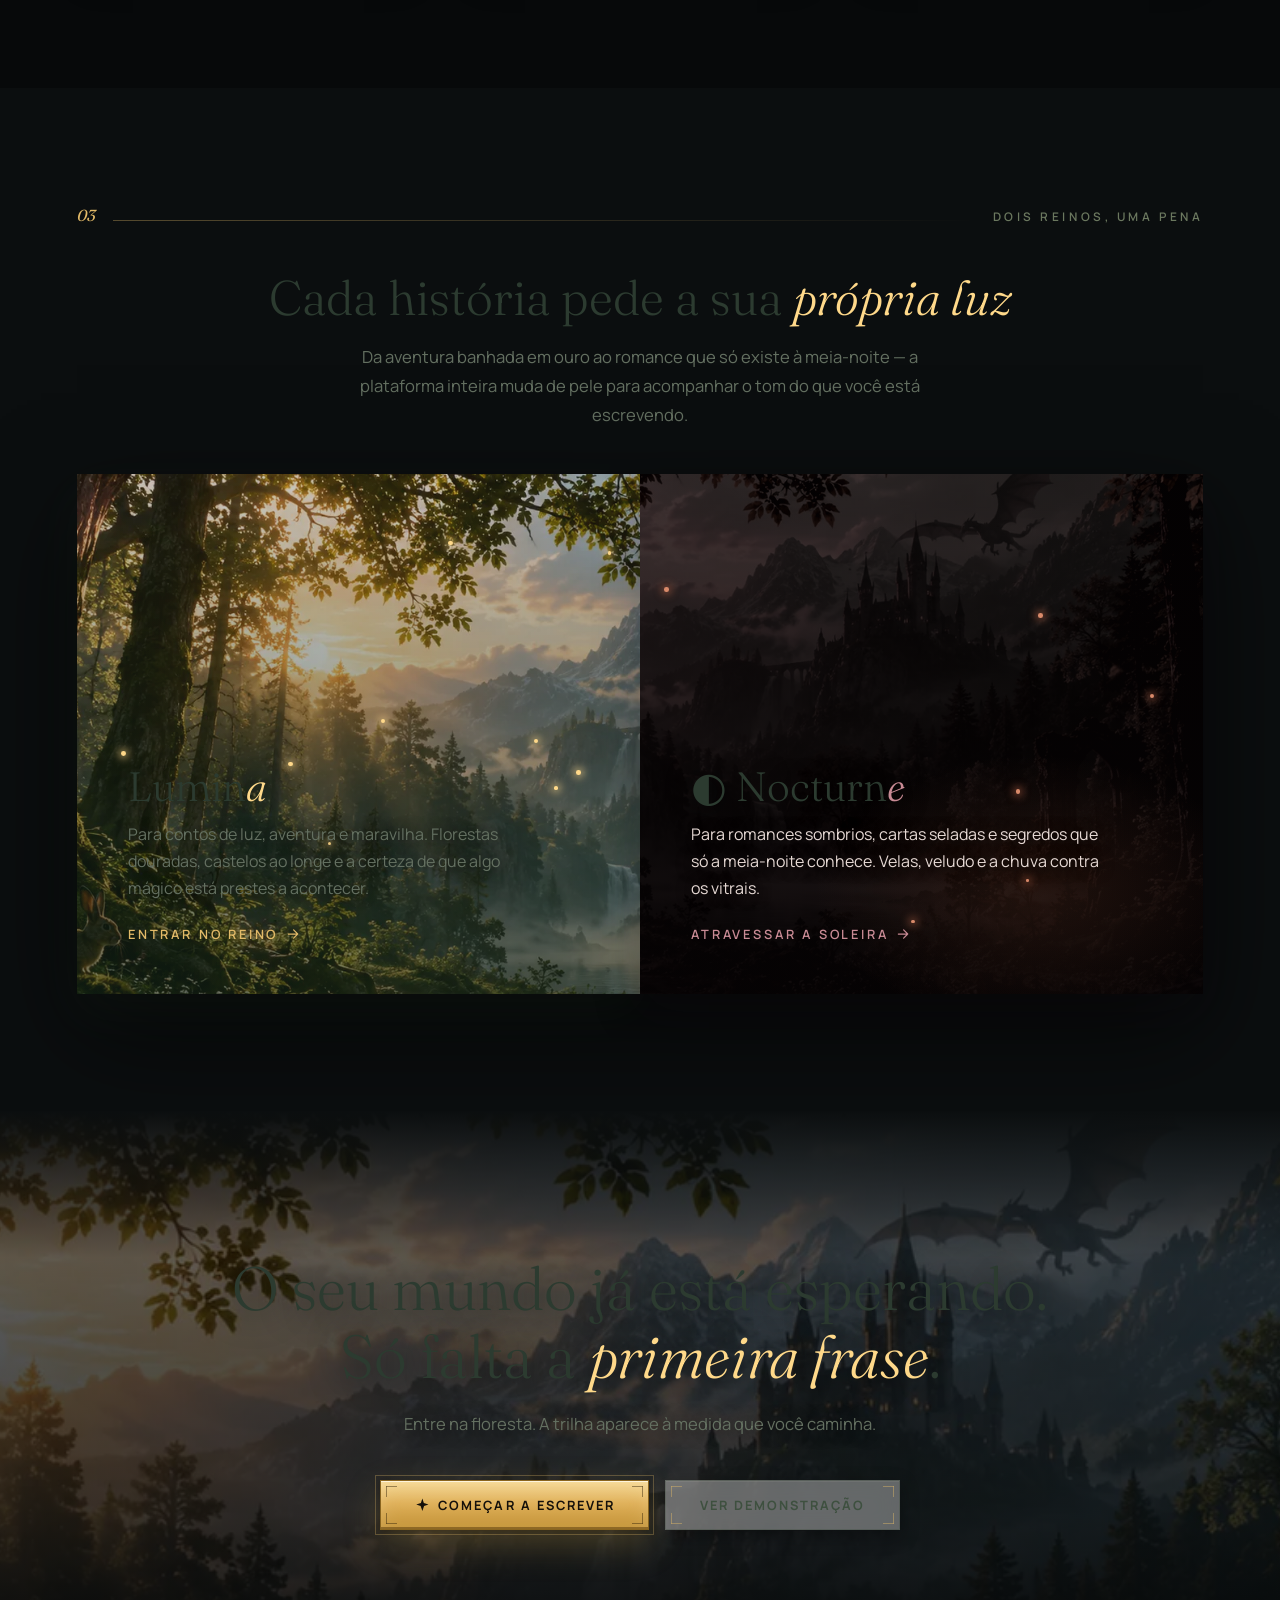
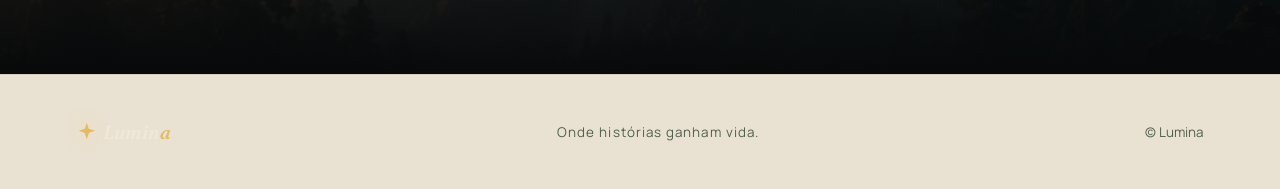
==== commit 97100c9b: "Apply Lumina 2.0 visual and editor improvements" ====
--- a/index.html
+++ b/index.html
@@ -228,6 +228,16 @@
     text-shadow:0 1px 12px rgba(2,4,4,0.95); transition:color 300ms ease; }
   .link-nocturne:hover{ color:var(--wine-glow); }
   @keyframes fadeRise{ from{ opacity:0; transform:translateY(24px); } to{ opacity:1; transform:translateY(0); } }
+
+  /* portal de saída: clicar em "Começar a escrever" mergulha na cena antes de navegar */
+  #portal-veil{ position:fixed; inset:0; z-index:150; pointer-events:none; opacity:0;
+    background:radial-gradient(circle at var(--px,50%) var(--py,55%),
+      rgba(255,217,138,0.55), rgba(226,186,104,0.25) 26%, rgba(4,7,6,0.985) 64%);
+    transition:opacity 640ms ease; }
+  body.portal-leave #portal-veil{ opacity:1; }
+  body.portal-leave .hero-media, body.portal-leave #portal .backdrop .bp{
+    transition:transform 760ms var(--ease-out), filter 760ms ease;
+    transform:scale(1.16); filter:blur(7px) brightness(1.2); }
 
   #intro-veil{ position:fixed; inset:0; z-index:120; background:#020404; pointer-events:none;
     animation:introVeil 1700ms ease forwards; }
@@ -460,6 +470,7 @@
     #film-grain{ display:none; }
   }
 </style>
+  <link rel="stylesheet" href="assets/lumina/refinements.css?v=2.0.0">
 </head>
 <body>
 
@@ -476,6 +487,7 @@
 </svg>
 
 <div id="intro-veil" aria-hidden="true"></div>
+<div id="portal-veil" aria-hidden="true"></div>
 <div id="scroll-thread" aria-hidden="true"></div>
 <div id="cursor-glow" aria-hidden="true"></div>
 <canvas id="film-grain" aria-hidden="true"></canvas>
@@ -490,7 +502,7 @@
     <a href="#manifesto">Conceito</a>
     <a href="#mundo-vivo">Mundo Vivo</a>
     <a href="#atmosferas">Atmosferas</a>
-    <a class="btn btn-ghost" href="demo.html#dashboard">Entrar</a>
+    <a class="btn btn-ghost" href="write.html">Entrar</a>
   </div>
 </nav>
 
@@ -518,7 +530,7 @@
     <p class="hero-lede">Uma nova forma de criar histórias, onde personagens, lugares e
       <em>universos inteiros</em> surgem enquanto você escreve.</p>
     <div class="hero-actions">
-      <a class="btn btn-primary" href="demo.html#dashboard">
+      <a class="btn btn-primary" href="write.html">
         <svg class="mark" aria-hidden="true"><use href="#icon-lumina"/></svg>Começar a escrever
         <span class="btn-orbit" aria-hidden="true">
           <span style="--r:62px; animation-duration:2.3s;"></span>
@@ -673,7 +685,7 @@
     <h2>O seu mundo já está esperando.<br>Só falta a <em>primeira frase</em>.</h2>
     <p class="lede">Entre na floresta. A trilha aparece à medida que você caminha.</p>
     <div class="hero-actions" style="justify-content:center; opacity:1; animation:none;">
-      <a class="btn btn-primary" href="demo.html#dashboard">
+      <a class="btn btn-primary" href="write.html">
         <svg class="mark" aria-hidden="true"><use href="#icon-lumina"/></svg>Começar a escrever
         <span class="btn-orbit" aria-hidden="true">
           <span style="--r:62px; animation-duration:2.3s;"></span>
@@ -703,6 +715,19 @@
   var reduceMotion = window.matchMedia('(prefers-reduced-motion: reduce)').matches;
   var isCoarse = window.matchMedia('(pointer: coarse)').matches;
   var rnd = function(a, b){ return a + Math.random() * (b - a); };
+
+  /* portal de saída: mergulha na cena antes de abrir o Modo Imersão */
+  var portalVeil = document.getElementById('portal-veil');
+  document.addEventListener('click', function(e){
+    var a = e.target.closest('a[href="write.html"]');
+    if(!a) return;
+    e.preventDefault();
+    if(reduceMotion){ window.location.href = a.href; return; }
+    portalVeil.style.setProperty('--px', e.clientX + 'px');
+    portalVeil.style.setProperty('--py', e.clientY + 'px');
+    document.body.classList.add('portal-leave');
+    setTimeout(function(){ window.location.href = a.href; }, 700);
+  });
 
   /* acabamento forjado dos botões: brilho varrido + cantoneiras */
   document.querySelectorAll('.btn').forEach(function(b){
@@ -1031,5 +1056,6 @@
   }
 })();
 </script>
+  <script src="assets/lumina/editor-tools.js?v=2.0.0"></script>
 </body>
 </html>
--- a/assets/lumina/refinements.css
+++ b/assets/lumina/refinements.css
@@ -0,0 +1,88 @@
+/* Lumina 2.0 — refinamento visual: preservar a floresta, trazer mais luz e legibilidade. */
+:root{
+  --lumina-paper:#f5f0e5;--lumina-paper-2:#ebe3d2;--lumina-ink:#26352a;
+  --lumina-moss:#496b4a;--lumina-moss-deep:#304d36;--lumina-gold:#b98b3d;
+}
+html{scroll-behavior:smooth}
+button,a,[role="button"]{-webkit-tap-highlight-color:transparent}
+:focus-visible{outline:3px solid #c89b45!important;outline-offset:3px!important}
+::selection{background:#d8bd83;color:#243126}
+
+/* Site institucional: a arte continua cinematográfica; a interface ganha luz. */
+body.lumina-refined{background:var(--lumina-paper)!important;color:var(--lumina-ink)}
+body.lumina-refined #site-nav{background:rgba(246,242,232,.82);border-bottom:1px solid rgba(57,75,55,.12);backdrop-filter:blur(16px)}
+body.lumina-refined #site-nav.is-solid{background:rgba(248,245,237,.96);box-shadow:0 8px 28px rgba(45,55,39,.08)}
+body.lumina-refined #site-nav a,body.lumina-refined #site-nav .brandmark{color:#2c3b30}
+body.lumina-refined .section{background:#f5f0e5;color:#29392e}
+body.lumina-refined .section:nth-of-type(even){background:#eee7d8}
+body.lumina-refined .section .lede,body.lumina-refined .section p{color:#647061}
+body.lumina-refined .section h2,body.lumina-refined .section h3{color:#2c3b30}
+body.lumina-refined .section .kicker,body.lumina-refined .section .label{color:#6b785f}
+body.lumina-refined .pillar{background:rgba(255,255,255,.55);border-color:rgba(57,75,55,.14);box-shadow:0 14px 36px rgba(42,55,38,.06)}
+body.lumina-refined .pillar p{color:#657064}
+body.lumina-refined .btn-ghost{color:#3e503f;border-color:rgba(57,75,55,.28);background:rgba(255,255,255,.35)}
+body.lumina-refined footer{background:#e9e1d1;color:#53604f;border-top:1px solid rgba(57,75,55,.12)}
+body.lumina-refined #hero::after{background:linear-gradient(90deg,rgba(20,35,25,.48),rgba(20,35,25,.12) 60%,rgba(20,35,25,.22))}
+body.lumina-refined .realm-lumina{box-shadow:0 18px 45px rgba(46,65,42,.14)}
+body.lumina-refined .realm-lumina .tint{background:linear-gradient(180deg,rgba(237,218,167,.06),rgba(27,49,31,.5))}
+body.lumina-refined .realm-nocturne{box-shadow:0 18px 45px rgba(20,10,16,.22)}
+body.lumina-refined .realm-nocturne p{color:#e6d9d4}
+
+/* Editor de escrita: papel quente, contraste confortável e mundo visível ao fundo. */
+body.lumina-writing{background:#e9e2d3!important;color:#29372d}
+body.lumina-writing #world{opacity:.52;filter:saturate(.82) brightness(1.14)}
+body.lumina-writing .page-shade{background:linear-gradient(180deg,rgba(239,233,219,.2),rgba(239,233,219,.52))}
+body.lumina-writing #cine-vignette{opacity:.16}
+body.lumina-writing .topbar{background:rgba(248,245,237,.88);border-bottom:1px solid rgba(55,71,53,.15);color:#344536;backdrop-filter:blur(14px)}
+body.lumina-writing .topbar .brandmark,body.lumina-writing .topbar .story-title{color:#344536}
+body.lumina-writing .tool-btn{color:#52634f;border-color:rgba(57,75,55,.18)}
+body.lumina-writing .sheet{background:#fbf8ef;color:#34372e;box-shadow:0 22px 70px rgba(48,44,31,.2);border:1px solid rgba(111,91,57,.16)}
+body.lumina-writing #chapter-title,body.lumina-writing #manuscript{color:#34372e}
+body.lumina-writing #manuscript{caret-color:#8c6a32}
+body.lumina-writing #world-rail{background:rgba(248,245,237,.94);color:#334333;border-left:1px solid rgba(57,75,55,.14);box-shadow:-12px 0 40px rgba(45,48,34,.08)}
+body.lumina-writing #world-rail h3,body.lumina-writing #world-rail .val{color:#354a36}
+body.lumina-writing #world-rail .rail-card{background:rgba(232,226,211,.7);border-color:rgba(57,75,55,.12)}
+body.lumina-writing .statusbar{background:rgba(248,245,237,.92);color:#5b6756;border-top:1px solid rgba(57,75,55,.14)}
+body.lumina-writing .save-state{color:#526d4d}
+body.lumina-writing .tool-btn:hover{background:#e8e0cf;color:#293b2d}
+
+/* Demonstração: dashboard/editor claros; Nocturne mantém integralmente o seu tema dark romance. */
+body.lumina-demo:not(:has(#screen-nocturne.is-active)){background:#f3eee3;color:#2b392e}
+body.lumina-demo:not(:has(#screen-nocturne.is-active)) .app-header{background:rgba(247,243,233,.92);border-bottom:1px solid rgba(55,71,53,.14);color:#354536}
+body.lumina-demo:not(:has(#screen-nocturne.is-active)) .app-header .brandmark{color:#354536}
+body.lumina-demo:not(:has(#screen-nocturne.is-active)) .crumb{color:#77816e}
+body.lumina-demo:not(:has(#screen-nocturne.is-active)) #screen-dashboard,
+body.lumina-demo:not(:has(#screen-nocturne.is-active)) #screen-editor{background:#f3eee3;color:#2b392e}
+body.lumina-demo:not(:has(#screen-nocturne.is-active)) #screen-dashboard h1,
+body.lumina-demo:not(:has(#screen-nocturne.is-active)) #screen-editor h1{color:#2e4032}
+body.lumina-demo:not(:has(#screen-nocturne.is-active)) #screen-dashboard .lede,
+body.lumina-demo:not(:has(#screen-nocturne.is-active)) #screen-editor .lede{color:#6d7969}
+body.lumina-demo:not(:has(#screen-nocturne.is-active)) .story-card,
+body.lumina-demo:not(:has(#screen-nocturne.is-active)) .rail,
+body.lumina-demo:not(:has(#screen-nocturne.is-active)) .world-panel{background:#fbf8ef;color:#344333;border-color:rgba(57,75,55,.15);box-shadow:0 14px 38px rgba(42,55,38,.08)}
+body.lumina-demo:not(:has(#screen-nocturne.is-active)) .story-body,
+body.lumina-demo:not(:has(#screen-nocturne.is-active)) .rail h4,
+body.lumina-demo:not(:has(#screen-nocturne.is-active)) .world-panel h3{color:#354a36}
+body.lumina-demo:not(:has(#screen-nocturne.is-active)) .manuscript-col{background:rgba(248,245,237,.88);border-color:rgba(57,75,55,.14)}
+body.lumina-demo:not(:has(#screen-nocturne.is-active)) .page-frame{background:#fbf8ef;color:#34372e;box-shadow:0 18px 48px rgba(44,45,34,.12)}
+body.lumina-demo:not(:has(#screen-nocturne.is-active)) .manuscript{color:#34372e}
+body.lumina-demo:not(:has(#screen-nocturne.is-active)) .ambient-controls .amb-btn{color:#53644f;border-color:rgba(57,75,55,.18)}
+body.lumina-demo:not(:has(#screen-nocturne.is-active)) .editor-scene{filter:brightness(1.12) saturate(.86)}
+body.lumina-demo:not(:has(#screen-nocturne.is-active)) .story-meta{color:#77816e}
+.lumina-actionbar{display:flex;gap:8px;align-items:center;flex-wrap:wrap}
+.lumina-action{display:inline-flex;align-items:center;justify-content:center;gap:7px;padding:9px 13px;border:1px solid rgba(75,96,67,.25);border-radius:999px;background:rgba(255,255,255,.68);color:#43563f;font:600 12px/1.2 Manrope, sans-serif;cursor:pointer;transition:transform .2s,background .2s,box-shadow .2s}
+.lumina-action:hover{transform:translateY(-2px);background:#fff;box-shadow:0 7px 18px rgba(46,62,42,.12)}
+.lumina-action:focus-visible{outline:3px solid #c89b45;outline-offset:3px}
+.lumina-action.is-primary{background:#496b4a;color:#fff;border-color:#496b4a}
+.lumina-action.is-primary:hover{background:#36563b}
+@media(max-width:760px){
+ body.lumina-writing .topbar{padding-inline:12px}
+ body.lumina-writing .topbar .story-title{max-width:28vw;overflow:hidden;text-overflow:ellipsis;white-space:nowrap}
+ .lumina-actionbar{gap:6px}
+ .lumina-action{padding:8px 10px;font-size:11px}
+ body.lumina-refined .hero-inner{padding-inline:22px}
+}
+@media(prefers-reduced-motion:reduce){
+ html{scroll-behavior:auto}
+ .lumina-action{transition:none}
+}
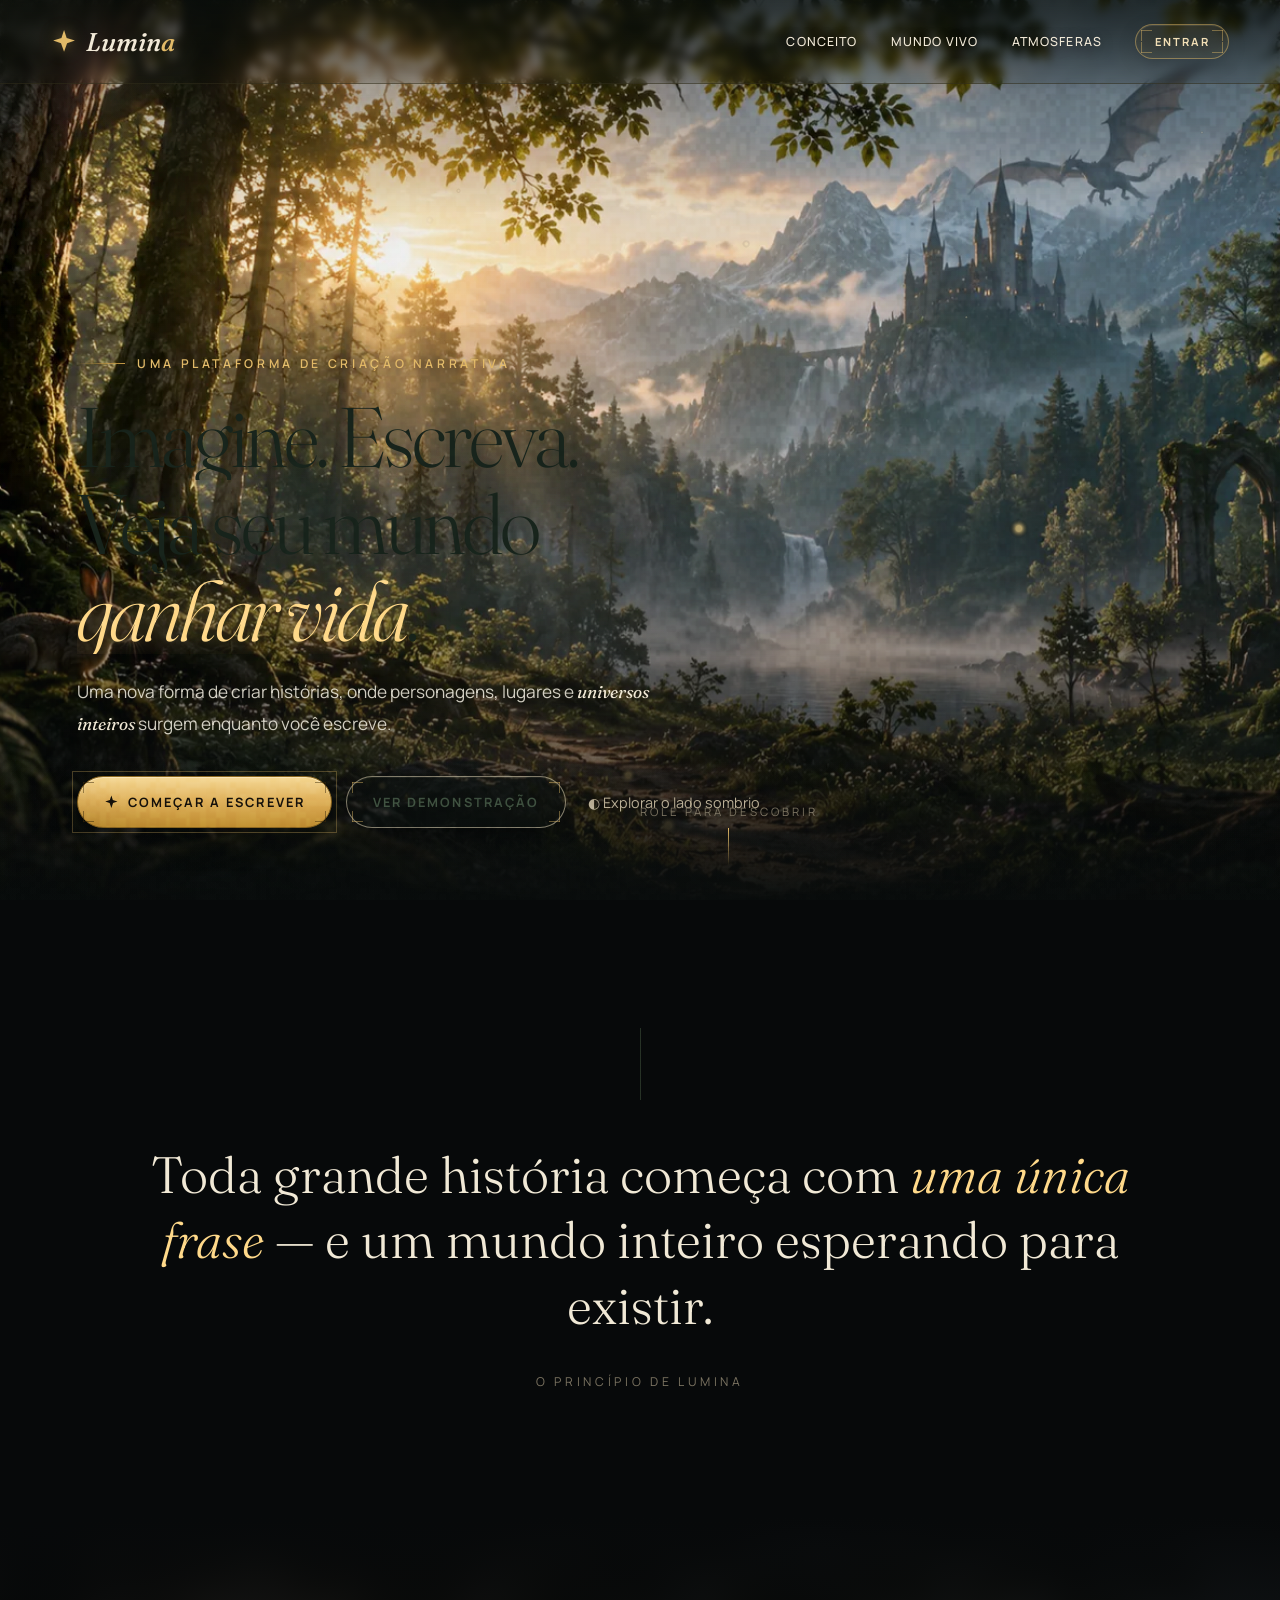
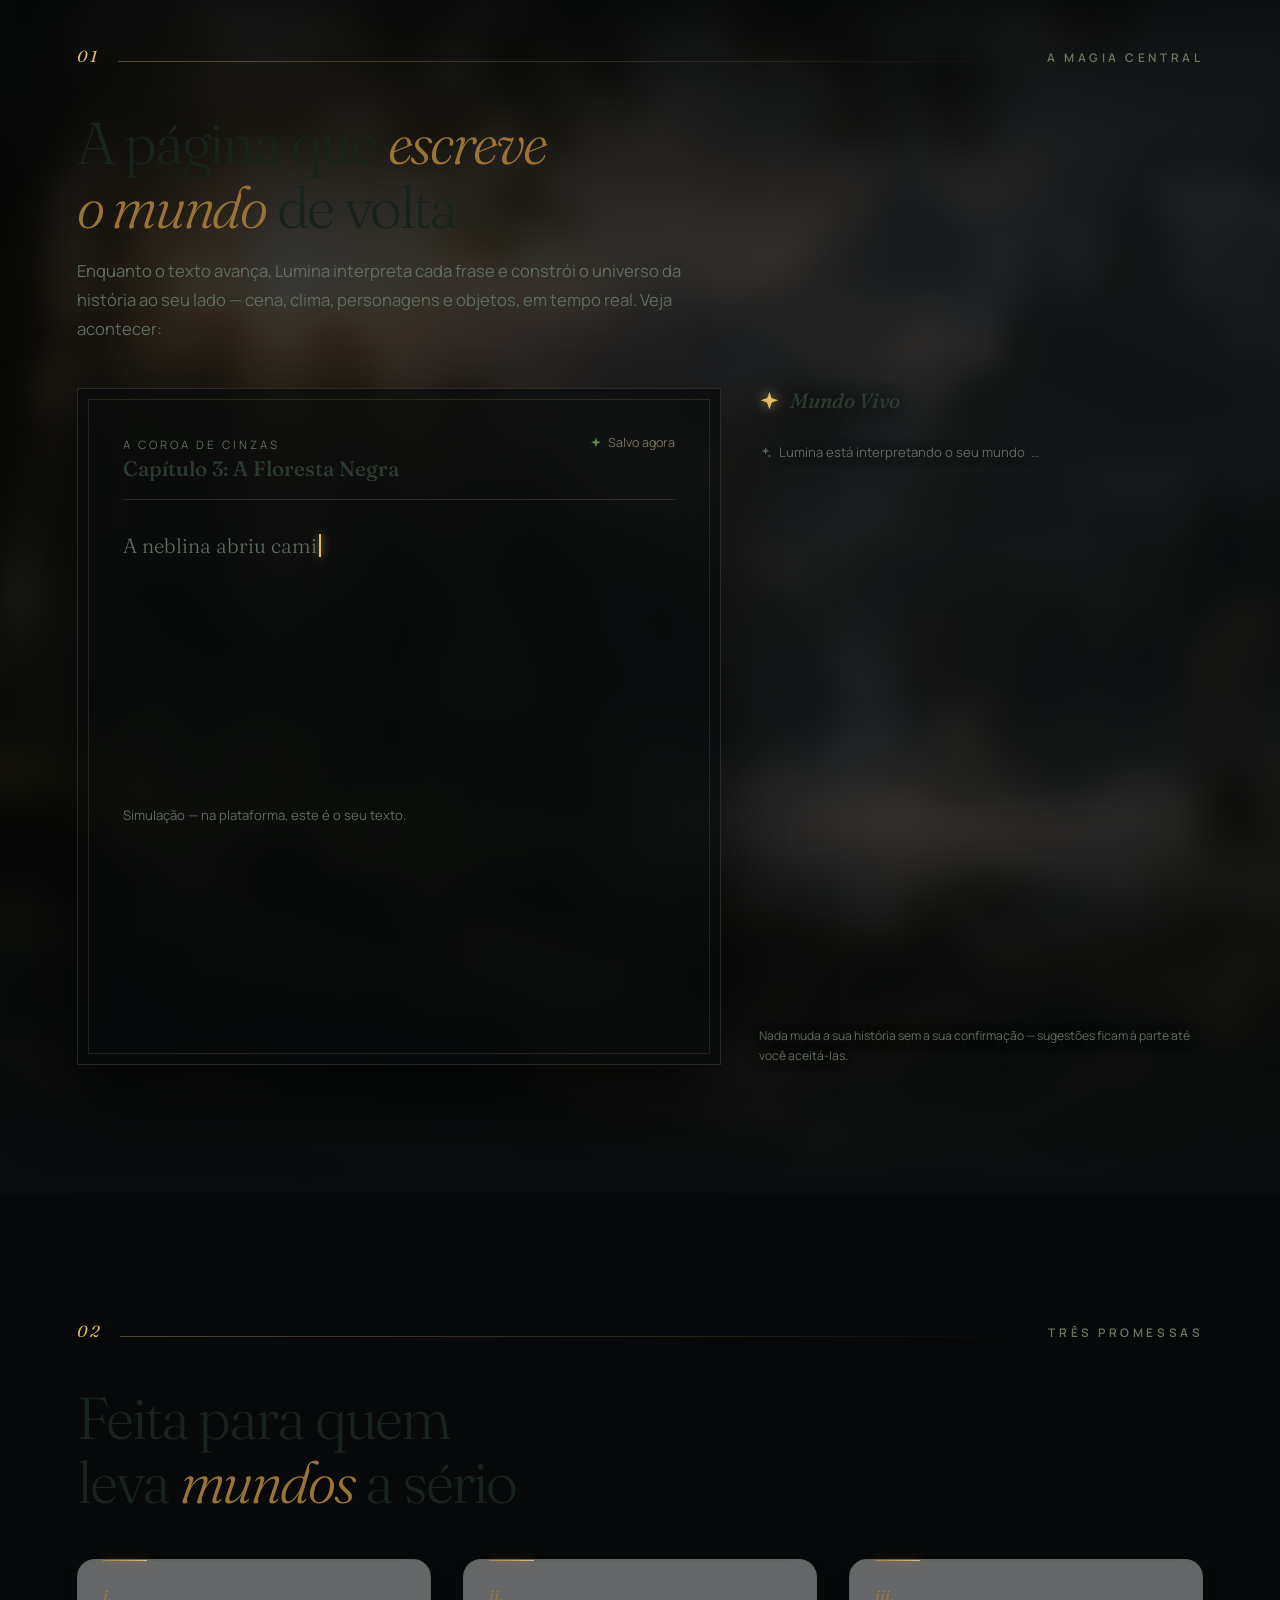
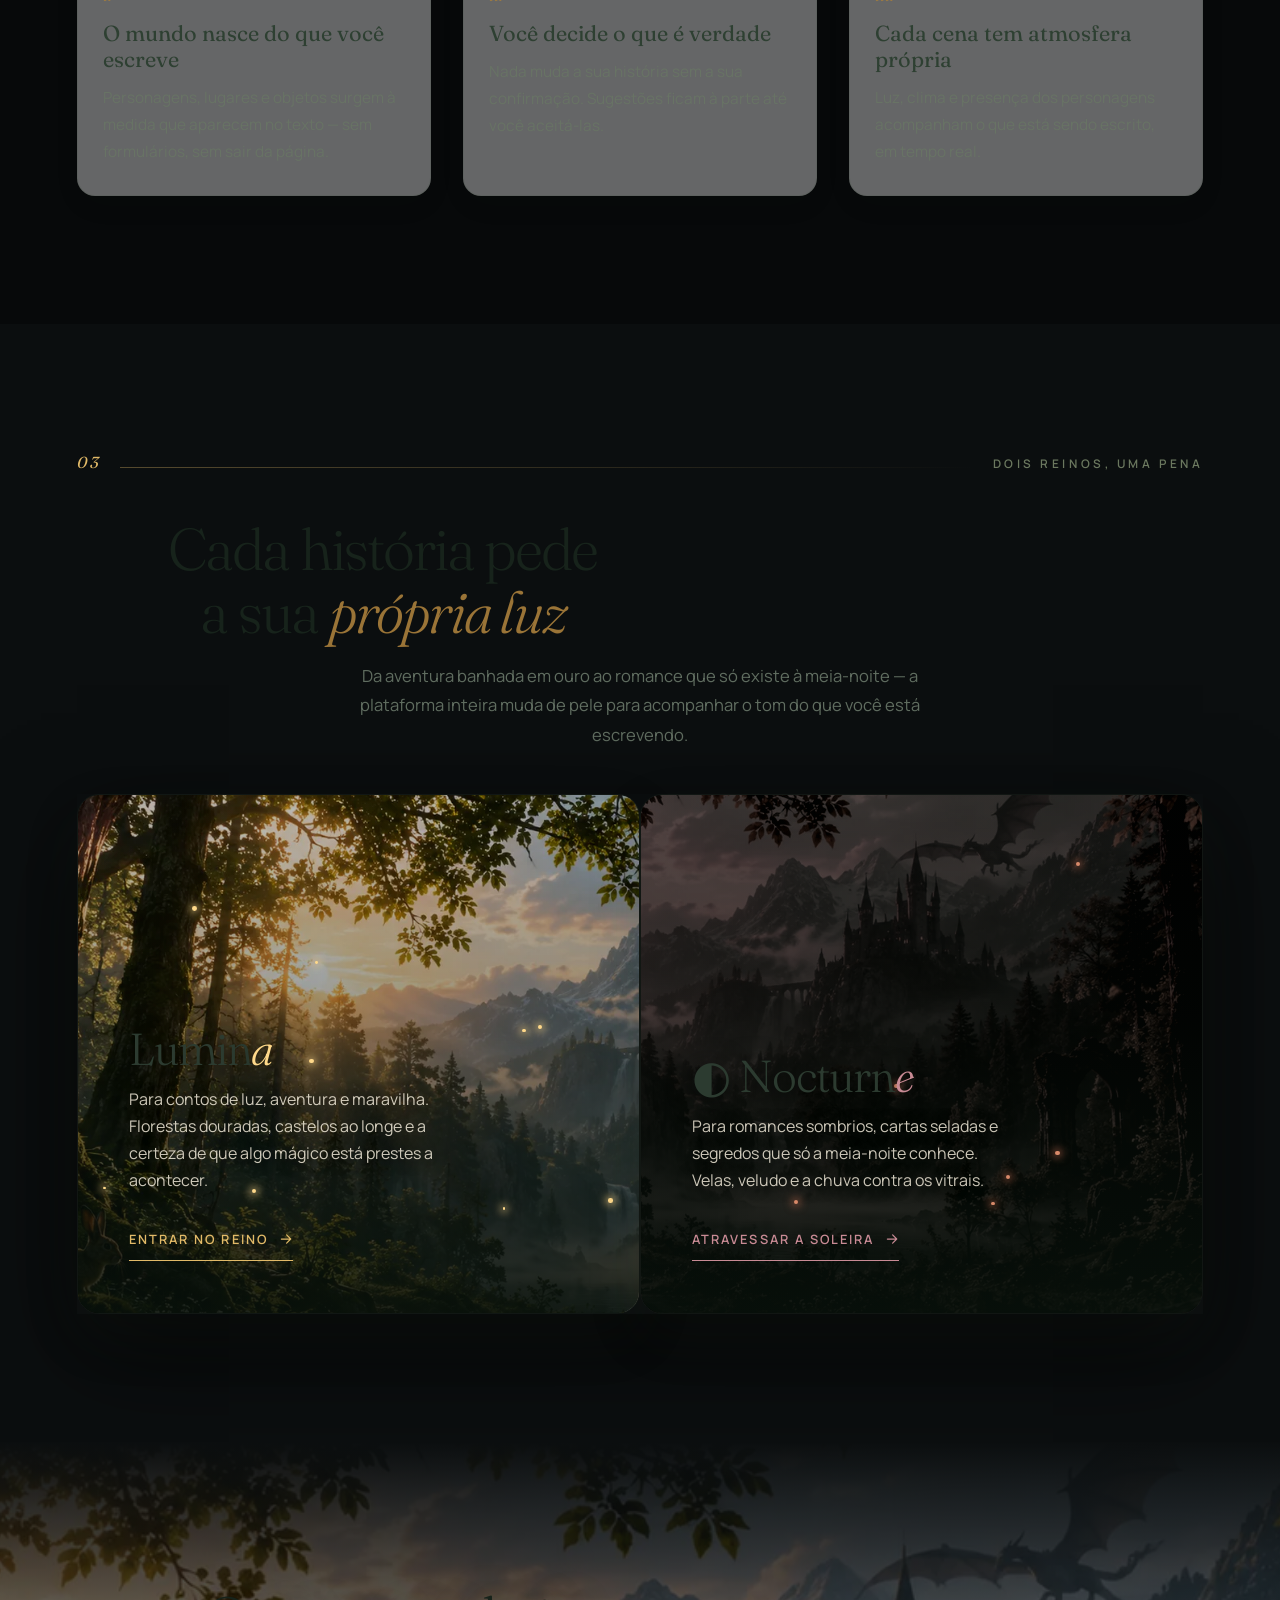
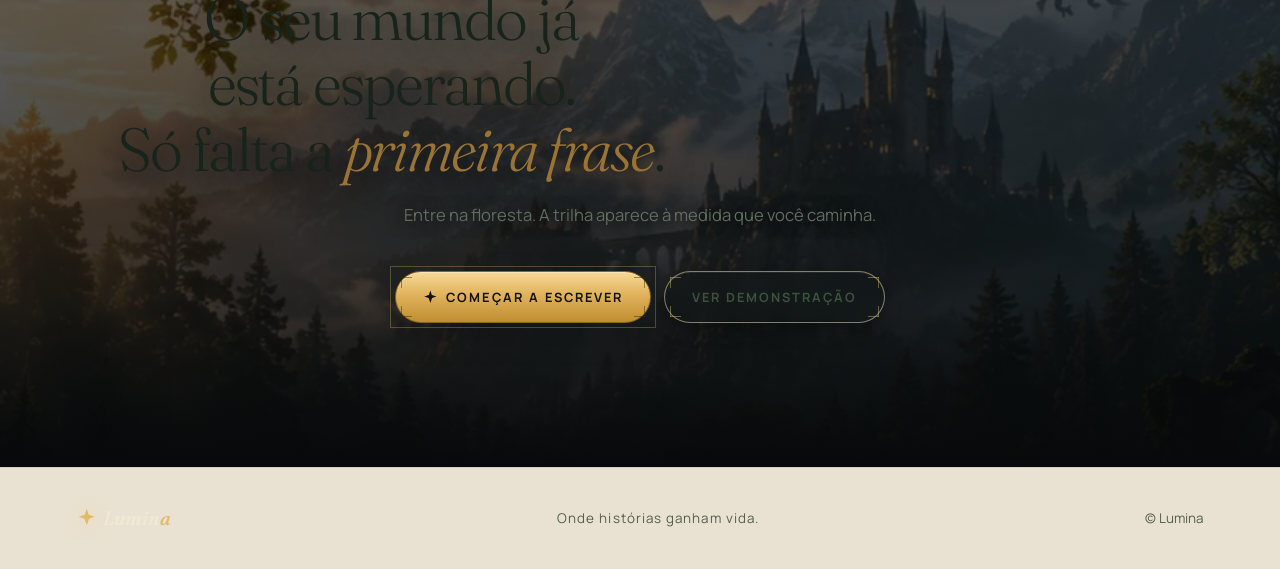
==== commit 38870a5a: "Bust browser cache for Lumina 2.1 visual refinements" ====
--- a/index.html
+++ b/index.html
@@ -470,7 +470,7 @@
     #film-grain{ display:none; }
   }
 </style>
-  <link rel="stylesheet" href="assets/lumina/refinements.css?v=2.0.0">
+  <link rel="stylesheet" href="assets/lumina/refinements.css?v=2.1.0">
 </head>
 <body>
 
@@ -1056,6 +1056,6 @@
   }
 })();
 </script>
-  <script src="assets/lumina/editor-tools.js?v=2.0.0"></script>
+  <script src="assets/lumina/editor-tools.js?v=2.1.0"></script>
 </body>
 </html>
--- a/assets/lumina/refinements.css
+++ b/assets/lumina/refinements.css
@@ -86,3 +86,570 @@
  html{scroll-behavior:auto}
  .lumina-action{transition:none}
 }
+
+/* A criatura voadora foi retirada da experiência; a magia permanece nas partículas e na paisagem. */
+body.lumina-demo #layer-dragon{display:none!important;visibility:hidden!important;pointer-events:none!important}
+
+/* Biblioteca dinâmica: cartões acessíveis e adaptáveis. */
+.lumina-library-card{cursor:pointer}
+.lumina-library-card:focus-visible,.add-card:focus-visible{outline:3px solid #b98b3d;outline-offset:4px}
+.lumina-library-cover{height:100%;display:grid;place-items:center;font:italic 4rem Fraunces,serif;color:#e6d3a6;background:radial-gradient(circle at 50% 30%,rgba(191,158,96,.24),transparent 42%),linear-gradient(145deg,#17291d,#09120e 70%)}
+.lumina-library-card:has(.story-genre):hover .lumina-library-cover{filter:brightness(1.18)}
+#screen-dashboard .add-card{cursor:pointer}
+@media(max-width:767px){
+ #screen-dashboard .story-grid{grid-template-columns:repeat(auto-fit,minmax(min(100%,230px),1fr));gap:1rem}
+ #screen-dashboard .dash-wrap{padding:1.6rem 1rem 3rem}
+ .lumina-actionbar{width:100%;justify-content:flex-start}
+}
+@media(prefers-reduced-motion:reduce){
+ .lumina-library-card,.add-card{transition:none!important}
+}
+
+/* CTAs da landing precisam ficar acima dos hotspots transparentes da paisagem. */
+body.lumina-demo #screen-landing .hero{z-index:24}
+
+/* Navegação principal: vidro escuro integrado à paisagem, nunca uma faixa branca. */
+body.lumina-refined #site-nav{
+ background:linear-gradient(180deg,rgba(7,13,10,.54),rgba(7,13,10,.12))!important;
+ border-bottom:1px solid rgba(226,186,104,.10)!important;
+ box-shadow:none!important;
+ -webkit-backdrop-filter:blur(5px);
+ backdrop-filter:blur(5px);
+ transition:background 420ms ease,border-color 420ms ease,box-shadow 420ms ease,padding 400ms ease;
+}
+body.lumina-refined #site-nav.is-solid{
+ background:rgba(13,25,19,.91)!important;
+ border-bottom:1px solid rgba(226,186,104,.19)!important;
+ box-shadow:0 12px 34px rgba(0,0,0,.22)!important;
+ -webkit-backdrop-filter:blur(18px) saturate(125%);
+ backdrop-filter:blur(18px) saturate(125%);
+}
+body.lumina-refined #site-nav .nav-brand,
+body.lumina-refined #site-nav .nav-links,
+body.lumina-refined #site-nav .nav-links a:not(.btn){
+ color:#f2ead8!important;
+}
+body.lumina-refined #site-nav .nav-links a:not(.btn){
+ text-shadow:0 2px 12px rgba(0,0,0,.5);
+}
+body.lumina-refined #site-nav .nav-links a:not(.btn):hover{
+ color:#e7c47a!important;
+}
+body.lumina-refined #site-nav .nav-links .btn.btn-ghost{
+ color:#f2dfb6!important;
+ background:rgba(226,186,104,.075)!important;
+ border:1px solid rgba(226,186,104,.48)!important;
+ border-radius:999px!important;
+ padding:.82em 1.65em!important;
+ box-shadow:inset 0 1px 0 rgba(255,245,220,.10),0 5px 18px rgba(0,0,0,.18)!important;
+ letter-spacing:.16em;
+ transition:background 260ms ease,border-color 260ms ease,transform 260ms ease,box-shadow 260ms ease;
+}
+body.lumina-refined #site-nav .nav-links .btn.btn-ghost:hover{
+ color:#fff6e3!important;
+ background:rgba(226,186,104,.17)!important;
+ border-color:rgba(226,186,104,.82)!important;
+ box-shadow:0 8px 24px rgba(0,0,0,.25),0 0 22px rgba(226,186,104,.10)!important;
+ transform:translateY(-1px);
+}
+@media(max-width:720px){
+ body.lumina-refined #site-nav{padding:1rem 1.1rem}
+ body.lumina-refined #site-nav.is-solid{padding-top:.78rem;padding-bottom:.78rem}
+ body.lumina-refined #site-nav .nav-links .btn.btn-ghost{padding:.72em 1.2em!important;font-size:.66rem}
+}
+@media(prefers-reduced-motion:reduce){
+ body.lumina-refined #site-nav,body.lumina-refined #site-nav .nav-links .btn.btn-ghost{transition:none}
+}
+
+
+/* =========================================================
+   LUMINA DESIGN SYSTEM 2.1 — acabamento visual transversal
+   ========================================================= */
+:root{
+ --lumina-ink:#17231b;
+ --lumina-forest:#243c2d;
+ --lumina-forest-2:#31543b;
+ --lumina-gold:#b58a42;
+ --lumina-gold-light:#e2c27e;
+ --lumina-cream:#f4efe4;
+ --lumina-cream-deep:#e9e1d2;
+ --lumina-muted:#697366;
+ --lumina-line:rgba(42,59,43,.14);
+ --lumina-shadow:0 24px 70px rgba(27,39,29,.12);
+}
+html{scroll-padding-top:5.5rem}
+body.lumina-refined,body.lumina-demo,body.lumina-writing{
+ -webkit-font-smoothing:antialiased;
+ text-rendering:optimizeLegibility;
+}
+body.lumina-refined a,body.lumina-demo a,body.lumina-writing a,
+body.lumina-refined button,body.lumina-demo button,body.lumina-writing button{
+ -webkit-tap-highlight-color:transparent;
+}
+body.lumina-refined :focus-visible,body.lumina-demo :focus-visible,body.lumina-writing :focus-visible{
+ outline:2px solid var(--lumina-gold-light)!important;
+ outline-offset:4px!important;
+}
+
+/* Site institucional: transições suaves entre o mundo cinematográfico e a página editorial. */
+body.lumina-refined #hero{
+ isolation:isolate;
+}
+body.lumina-refined #hero::after{
+ content:"";
+ position:absolute;
+ inset:auto 0 0;
+ height:clamp(90px,16vh,180px);
+ z-index:2;
+ pointer-events:none;
+ background:linear-gradient(180deg,transparent,rgba(20,31,23,.16));
+}
+body.lumina-refined .hero-inner{
+ padding-top:clamp(5.5rem,10vh,8rem);
+ padding-bottom:clamp(4rem,8vh,6rem);
+}
+body.lumina-refined #hero h1{
+ max-width:12ch;
+ letter-spacing:-.035em;
+ line-height:1.03;
+ text-wrap:balance;
+ text-shadow:0 5px 34px rgba(0,0,0,.34);
+}
+body.lumina-refined .hero-lede{
+ max-width:36rem;
+ color:rgba(249,245,232,.82);
+ line-height:1.82;
+}
+body.lumina-refined .hero-actions{gap:.85rem}
+body.lumina-refined .hero-actions .btn{
+ min-height:3.25rem;
+ border-radius:999px;
+ padding-inline:1.65rem;
+}
+body.lumina-refined .hero-actions .btn-primary{
+ box-shadow:0 12px 32px rgba(0,0,0,.2),inset 0 1px 0 rgba(255,255,255,.32);
+}
+body.lumina-refined .hero-actions .btn-ghost{
+ border-color:rgba(245,231,197,.5);
+ background:rgba(12,23,16,.25);
+ backdrop-filter:blur(10px);
+}
+body.lumina-refined .section{
+ padding-block:clamp(5rem,10vw,8.5rem);
+ background:
+  radial-gradient(ellipse at 8% 8%,rgba(120,139,99,.09),transparent 34%),
+  var(--lumina-cream);
+}
+body.lumina-refined .section:nth-of-type(even){
+ background:
+  radial-gradient(ellipse at 92% 14%,rgba(181,138,66,.09),transparent 32%),
+  var(--lumina-cream-deep);
+}
+body.lumina-refined .section-inner{max-width:1160px}
+body.lumina-refined .section .kicker{
+ color:#75816d;
+ letter-spacing:.2em;
+}
+body.lumina-refined .section h2{
+ max-width:17ch;
+ color:var(--lumina-ink);
+ font-size:clamp(2.35rem,4.6vw,4.15rem);
+ letter-spacing:-.035em;
+ line-height:1.08;
+ text-wrap:balance;
+}
+body.lumina-refined .section h2 em{
+ color:#9a7437;
+}
+body.lumina-refined .section .lede,
+body.lumina-refined .section p{
+ color:#606d60;
+}
+body.lumina-refined #manifesto .manifesto-rule{
+ background:linear-gradient(90deg,transparent,rgba(77,99,71,.45),transparent);
+}
+body.lumina-refined .pillars{
+ gap:clamp(1.1rem,2.5vw,2rem);
+}
+body.lumina-refined .pillar{
+ padding:1.65rem 1.55rem 1.8rem;
+ border:1px solid rgba(54,75,53,.12);
+ border-radius:18px;
+ background:rgba(255,255,255,.38);
+ box-shadow:0 10px 32px rgba(40,55,39,.035);
+ transition:transform 320ms ease,border-color 320ms ease,box-shadow 320ms ease,background 320ms ease;
+}
+body.lumina-refined .pillar:hover{
+ transform:translateY(-5px);
+ border-color:rgba(154,116,55,.34);
+ background:rgba(255,255,255,.68);
+ box-shadow:0 22px 48px rgba(40,55,39,.09);
+}
+body.lumina-refined .pillar::before{
+ left:1.55rem;right:1.55rem;width:auto;
+ background:rgba(54,75,53,.13);
+}
+body.lumina-refined .pillar::after{
+ left:1.55rem;width:2.8rem;
+ background:linear-gradient(90deg,#a7803d,#d9bd80);
+}
+body.lumina-refined .pillar .pnum{color:#9b7a43}
+body.lumina-refined .pillar h3{
+ color:#2e4032;
+ font-size:clamp(1.25rem,1.7vw,1.55rem);
+ line-height:1.2;
+}
+body.lumina-refined .pillar p{color:#687365}
+body.lumina-refined .realm{
+ min-height:clamp(390px,42vw,520px);
+ border:1px solid rgba(53,68,47,.16);
+ border-radius:22px;
+ overflow:hidden;
+ box-shadow:0 22px 55px rgba(32,43,31,.14);
+ isolation:isolate;
+}
+body.lumina-refined .realm .scene{transition:transform 900ms cubic-bezier(.2,.7,.2,1),filter 900ms ease}
+body.lumina-refined .realm:hover .scene{filter:saturate(1.08)}
+body.lumina-refined .realm .tint{
+ background:linear-gradient(180deg,rgba(8,17,11,.08) 8%,rgba(8,17,11,.22) 42%,rgba(8,17,11,.88) 100%);
+}
+body.lumina-refined .realm h3{
+ font-size:clamp(2rem,3.5vw,3.1rem);
+ letter-spacing:-.025em;
+}
+body.lumina-refined .realm p{max-width:31ch;color:rgba(247,239,222,.82)}
+body.lumina-refined .realm .realm-cta{
+ display:inline-flex;
+ align-items:center;
+ gap:.7rem;
+ width:max-content;
+ padding:.8rem 0;
+ border-bottom:1px solid currentColor;
+ letter-spacing:.16em;
+}
+body.lumina-refined footer{
+ padding:2.4rem clamp(1.4rem,6vw,6.5rem);
+}
+
+
+/* Demonstração: mesma linguagem editorial clara do site, sem perder atmosfera. */
+body.lumina-demo{
+ --demo-radius:18px;
+ --demo-surface:#fbf8ef;
+ --demo-stroke:rgba(42,59,43,.14);
+ background:#f3eee3!important;
+ color:#2b392e;
+}
+body.lumina-demo .landing-nav{
+ padding-inline:clamp(1.2rem,5vw,4.5rem);
+ background:linear-gradient(180deg,rgba(4,9,7,.52),transparent);
+}
+body.lumina-demo .landing-nav .nav-brand{filter:drop-shadow(0 2px 14px rgba(0,0,0,.45))}
+body.lumina-demo .nav-actions{gap:.65rem}
+body.lumina-demo .nav-actions .btn{min-height:2.8rem;padding:.78em 1.3em;border-radius:999px}
+body.lumina-demo .nav-actions .btn-ghost{
+ border-color:rgba(230,202,145,.48);
+ background:rgba(10,19,14,.34);
+ backdrop-filter:blur(12px);
+}
+body.lumina-demo .hero-copy h1{
+ max-width:11ch;
+ font-size:clamp(2.8rem,5.2vw,5rem);
+ line-height:1.04;
+ letter-spacing:-.035em;
+ text-wrap:balance;
+}
+body.lumina-demo .hero-copy p{max-width:36ch;line-height:1.78;color:rgba(243,234,216,.82)}
+body.lumina-demo .hero-actions{gap:.75rem}
+body.lumina-demo .hero-actions .btn{min-height:3.15rem;padding-inline:1.55rem;border-radius:999px}
+body.lumina-demo .pillars{
+ padding:clamp(3.5rem,7vw,6rem) clamp(1.2rem,5vw,4rem);
+ gap:1.15rem;
+ background:linear-gradient(180deg,transparent,#f3eee3 18%);
+}
+body.lumina-demo .pillar-card{
+ min-height:210px;
+ padding:1.8rem;
+ border:1px solid rgba(57,75,53,.14);
+ border-radius:var(--demo-radius);
+ background:linear-gradient(145deg,rgba(255,255,255,.9),rgba(245,240,229,.96));
+ box-shadow:0 18px 42px rgba(40,55,39,.06);
+}
+body.lumina-demo .pillar-card:hover{
+ border-color:rgba(154,116,55,.38);
+ transform:translateY(-5px);
+ box-shadow:0 24px 55px rgba(40,55,39,.11);
+}
+body.lumina-demo .pillar-card h3{font-size:1.45rem;line-height:1.2;color:#2e4032}
+body.lumina-demo .pillar-card p{line-height:1.75;color:#687365}
+body.lumina-demo #screen-dashboard{
+ min-height:100vh;
+ background:
+  radial-gradient(ellipse at 14% 0%,rgba(120,139,99,.13),transparent 40%),
+  radial-gradient(ellipse at 100% 30%,rgba(177,133,62,.08),transparent 35%),
+  #f3eee3;
+ color:#2b392e;
+}
+body.lumina-demo .dash-wrap{max-width:1240px;padding-top:clamp(3rem,7vh,5.2rem)}
+body.lumina-demo .dash-wrap h1{font-size:clamp(2.5rem,4.5vw,3.6rem);letter-spacing:-.035em;color:#2e4032}
+body.lumina-demo .dash-wrap .lede{max-width:58ch;line-height:1.75;color:#6d7969}
+body.lumina-demo .story-grid{gap:1.35rem}
+body.lumina-demo .story-card{
+ border:1px solid rgba(57,75,53,.14);
+ border-radius:18px;
+ background:linear-gradient(155deg,#fffdf7,#f7f2e7);
+ color:#344333;
+ box-shadow:0 14px 38px rgba(42,55,38,.07);
+}
+body.lumina-demo .story-card:hover{
+ border-color:rgba(154,116,55,.45);
+ transform:translateY(-7px);
+ box-shadow:0 24px 52px rgba(42,55,38,.13);
+}
+body.lumina-demo .story-cover{height:190px}
+body.lumina-demo .story-body{padding:1.35rem 1.4rem 1.5rem}
+body.lumina-demo .story-title{font-size:1.4rem;line-height:1.2;color:#344333}
+body.lumina-demo .story-card:hover .story-title{color:#8e6b32;text-shadow:none}
+body.lumina-demo .story-genre{color:#697565}
+body.lumina-demo .story-meta{line-height:1.7;color:#788173}
+body.lumina-demo .story-open{color:#55724d}
+body.lumina-demo .add-card{
+ min-height:300px;
+ border:1px dashed rgba(154,116,55,.4);
+ border-radius:18px;
+ background:rgba(255,255,255,.32);
+ color:#687365;
+}
+body.lumina-demo .add-card:hover{background:rgba(255,255,255,.7);color:#8e6b32}
+body.lumina-demo .editor-layout{
+ grid-template-columns:230px minmax(0,1fr) 300px;
+ gap:0;
+ background:#eee8db;
+}
+body.lumina-demo .rail,body.lumina-demo .world-panel{
+ background:rgba(250,247,238,.94);
+ backdrop-filter:blur(18px);
+ border-color:rgba(57,75,53,.14);
+ color:#354536;
+}
+body.lumina-demo .rail{padding:2rem 1.4rem}
+body.lumina-demo .rail h4,body.lumina-demo .world-panel h3{
+ color:#52694e;
+ letter-spacing:.14em;
+ text-transform:uppercase;
+ font-size:.72rem;
+}
+body.lumina-demo .chapter>a{
+ border-radius:0 9px 9px 0;
+ padding:.62rem .8rem;
+ color:#697565;
+ transition:background 220ms ease,color 220ms ease,border-color 220ms ease;
+}
+body.lumina-demo .chapter>a:hover{background:rgba(80,108,73,.07);color:#304a34}
+body.lumina-demo .chapter.is-active>a{
+ background:linear-gradient(90deg,rgba(181,138,66,.16),transparent);
+ border-left-color:#a7803d;
+ color:#344b36;
+}
+body.lumina-demo .manuscript-col{
+ min-width:0;
+ padding:clamp(1.25rem,2.4vw,2.5rem);
+ background:linear-gradient(180deg,#f4efe4,#ebe4d7);
+}
+body.lumina-demo .manuscript-topbar{
+ display:flex;align-items:center;justify-content:space-between;gap:1rem;
+ padding:0 0 1.1rem;margin:0 auto 1.25rem;max-width:74ch;
+ border-bottom:1px solid rgba(57,75,53,.16);
+}
+body.lumina-demo .manuscript-topbar .titles p{
+ margin:0 0 .3rem;color:#9b783d;font-size:.66rem;font-weight:700;
+ letter-spacing:.18em;text-transform:uppercase;
+}
+body.lumina-demo .manuscript-topbar .titles h2{
+ margin:0;font-family:var(--font-display);font-size:clamp(1.25rem,2vw,1.7rem);
+ font-weight:400;line-height:1.2;color:#344333;
+}
+body.lumina-demo .save-status{
+ flex:none;padding:.45rem .7rem;border:1px solid rgba(80,117,71,.2);
+ border-radius:999px;background:rgba(89,139,74,.08);color:#55724d;font-size:.68rem;
+}
+body.lumina-demo .page-frame{
+ max-width:74ch;margin-inline:auto;padding:clamp(1.2rem,3vw,2.4rem);
+ border:1px solid rgba(111,91,57,.16);border-radius:18px;
+ background:#fbf8ef;color:#34372e;
+ box-shadow:0 22px 58px rgba(48,44,31,.11),inset 0 1px 0 rgba(255,255,255,.7);
+}
+body.lumina-demo .manuscript-col .manuscript{
+ max-width:66ch;margin:0 auto;color:#34372e;
+ font-size:clamp(1.08rem,1.3vw,1.22rem);line-height:2;
+}
+body.lumina-demo .manuscript-col .manuscript p{margin:0 0 1.35em}
+body.lumina-demo .manuscript-hint{max-width:74ch;margin:1rem auto 0;color:#788173;font-size:.78rem;line-height:1.65}
+body.lumina-demo .world-panel{padding:1.7rem 1.35rem}
+body.lumina-demo .world-panel .w-card{
+ border:1px solid rgba(57,75,53,.12);border-radius:12px;
+ background:rgba(255,255,255,.54);padding:.85rem .95rem;margin-bottom:.7rem;
+}
+body.lumina-demo .world-panel .w-label{color:#8b7447}
+body.lumina-demo .world-panel .w-value{color:#344333}
+body.lumina-demo .ambient-controls .amb-btn{color:#52694e;border-color:rgba(57,75,53,.18)}
+body.lumina-demo .btn-primary,body.lumina-demo .btn-ghost{border-radius:999px}
+body.lumina-demo .btn-nocturne-link{letter-spacing:.06em}
+
+/* Nocturne conserva seu universo vinho, sombras e contraste cinematográfico. */
+body.lumina-demo .nocturne-layout .rail,
+body.lumina-demo .nocturne-layout .world-panel{
+ background:linear-gradient(180deg,rgba(29,13,19,.94),rgba(12,8,12,.98));
+ border-color:rgba(171,91,105,.22);color:#e8d9d5;
+}
+body.lumina-demo .nocturne-layout .rail h4,
+body.lumina-demo .nocturne-layout .world-panel h3{color:#d8b5b4}
+body.lumina-demo .nocturne-layout .chapter>a{color:#bba9a8}
+body.lumina-demo .nocturne-layout .chapter.is-active>a{
+ border-left-color:#a85d6b;
+ background:linear-gradient(90deg,rgba(143,54,71,.2),transparent);
+ color:#f0dedd;
+}
+body.lumina-demo .nocturne-layout .manuscript-col{
+ background:linear-gradient(180deg,rgba(25,10,16,.94),rgba(8,6,9,.98));
+}
+body.lumina-demo .nocturne-layout .manuscript-topbar{border-color:rgba(171,91,105,.2)}
+body.lumina-demo .nocturne-layout .manuscript-topbar .titles p{color:#c17d89}
+body.lumina-demo .nocturne-layout .manuscript-topbar .titles h2{color:#e8d9d5}
+body.lumina-demo .nocturne-layout .page-frame{
+ border-color:rgba(171,91,105,.22);
+ background:linear-gradient(145deg,rgba(35,17,24,.96),rgba(14,9,13,.98));
+ color:#e8d9d5;box-shadow:0 22px 58px rgba(0,0,0,.28);
+}
+body.lumina-demo .nocturne-layout .manuscript-col .manuscript{color:#e8d9d5}
+body.lumina-demo .nocturne-layout .manuscript-hint{color:rgba(232,217,213,.5)}
+body.lumina-demo .nocturne-layout .world-panel .w-card{
+ background:rgba(255,255,255,.035);border-color:rgba(171,91,105,.18);
+}
+body.lumina-demo .nocturne-layout .world-panel .w-label{color:#c17d89}
+body.lumina-demo .nocturne-layout .world-panel .w-value{color:#e8d9d5}
+
+/* Modo imersivo: papel editorial e ferramentas discretas. */
+body.lumina-writing .topbar{
+ padding:.9rem clamp(1rem,3.5vw,3rem);
+ background:rgba(248,245,237,.9);
+ border-bottom:1px solid rgba(55,71,53,.15);
+ color:#344536;
+ backdrop-filter:blur(14px);
+}
+body.lumina-writing .brandmark,
+body.lumina-writing .topbar .story-title{color:#344536}
+body.lumina-writing .brandmark{font-size:1.3rem;text-shadow:none}
+body.lumina-writing .topbar .story-title{
+ max-width:36rem;margin-inline:auto;padding:.45rem .8rem;
+ border:1px solid transparent;border-radius:999px;
+ transition:background 220ms ease,border-color 220ms ease;
+}
+body.lumina-writing .topbar .story-title:focus{
+ background:rgba(232,226,211,.65);border-color:rgba(57,75,55,.2);
+}
+body.lumina-writing .top-actions{gap:.25rem}
+body.lumina-writing .tool-btn{
+ color:#52634f;border:1px solid transparent;border-radius:999px;padding:.62em .9em;
+}
+body.lumina-writing .tool-btn:hover,
+body.lumina-writing .tool-btn[aria-pressed="true"]{
+ background:#e8e0cf;border-color:rgba(57,75,55,.18);color:#293b2d;
+}
+body.lumina-writing .statusbar{
+ padding:.85rem clamp(1rem,3.5vw,3rem);
+ background:rgba(248,245,237,.92);color:#5b6756;
+ border-top:1px solid rgba(57,75,53,.14);backdrop-filter:blur(12px);
+}
+body.lumina-writing .sheet{
+ max-width:min(70ch,92vw);padding-top:clamp(8rem,17vh,12rem);
+ background:#fbf8ef;color:#34372e;
+ border:1px solid rgba(111,91,57,.16);
+ box-shadow:0 22px 70px rgba(48,44,31,.2);
+}
+body.lumina-writing .chapter-head{margin-bottom:3.6rem}
+body.lumina-writing .chapter-head .orn{opacity:.82}
+body.lumina-writing .chapter-head h2{
+ font-size:clamp(2rem,4vw,3.1rem);letter-spacing:-.025em;color:#34372e;
+}
+body.lumina-writing #manuscript{font-size:clamp(1.18rem,1.55vw,1.43rem);line-height:2.05;color:#34372e}
+body.lumina-writing #world-rail{
+ padding:.65rem;border:1px solid rgba(57,75,55,.14);border-radius:16px;
+ background:rgba(248,245,237,.94);color:#334333;
+ backdrop-filter:blur(16px);box-shadow:-12px 0 40px rgba(45,48,34,.08);
+}
+body.lumina-writing #world-rail h3{padding:.25rem .25rem .55rem;color:#354a36}
+body.lumina-writing .rail-card{
+ border-radius:10px;border-color:rgba(57,75,55,.12);
+ background:rgba(232,226,211,.7);padding:.75rem .85rem;
+}
+body.lumina-writing .rail-card .lbl{color:#8b7447}
+body.lumina-writing .rail-card .val{color:#354a36}
+
+/* Responsividade: manter controles utilizáveis e leitura confortável. */
+@media(max-width:980px){
+ body.lumina-demo .editor-layout{grid-template-columns:1fr}
+ body.lumina-demo .rail,body.lumina-demo .world-panel{
+  border-right:0;border-left:0;border-bottom:1px solid rgba(57,75,53,.14)
+ }
+ body.lumina-demo .manuscript-col{padding:1.25rem}
+ body.lumina-demo .manuscript-topbar{max-width:none}
+ body.lumina-demo .page-frame{max-width:none}
+ body.lumina-writing #world-rail{
+  width:min(250px,calc(100vw - 2rem));right:1rem;bottom:4.5rem;
+ }
+}
+@media(max-width:720px){
+ body.lumina-refined .hero-inner{padding:7rem 1.25rem 4rem}
+ body.lumina-refined #hero h1{font-size:clamp(2.8rem,13vw,4.4rem)}
+ body.lumina-refined .hero-actions{align-items:stretch}
+ body.lumina-refined .hero-actions .btn{width:100%;justify-content:center}
+ body.lumina-refined .section{padding:4.6rem 1.25rem}
+ body.lumina-refined .section h2{font-size:clamp(2.15rem,10vw,3.1rem)}
+ body.lumina-refined .pillars{grid-template-columns:1fr;gap:.9rem}
+ body.lumina-refined .pillar{padding:1.35rem 1.2rem}
+ body.lumina-refined .realm{min-height:390px;border-radius:17px}
+ body.lumina-demo .landing-nav{padding-inline:1.1rem}
+ body.lumina-demo .nav-actions{gap:.35rem}
+ body.lumina-demo .nav-actions .btn{font-size:.64rem;padding:.72em .95em}
+ body.lumina-demo .hero{padding:0 1.25rem;align-items:flex-end;padding-bottom:4rem}
+ body.lumina-demo .hero-copy{min-width:0;max-width:100%;padding-bottom:1rem}
+ body.lumina-demo .hero-copy h1{font-size:clamp(2.45rem,11vw,3.45rem)}
+ body.lumina-demo .hero-copy p{font-size:.98rem}
+ body.lumina-demo .hero-actions .btn{flex:1 1 100%;justify-content:center}
+ body.lumina-demo .dash-wrap{padding:2.3rem 1.1rem 3rem}
+ body.lumina-demo .story-grid{grid-template-columns:1fr;gap:1rem}
+ body.lumina-demo .story-cover{height:175px}
+ body.lumina-demo .manuscript-topbar{align-items:flex-start}
+ body.lumina-demo .manuscript-topbar .titles h2{font-size:1.15rem}
+ body.lumina-demo .page-frame{padding:1.1rem;border-radius:14px}
+ body.lumina-demo .manuscript-col .manuscript{font-size:1.04rem;line-height:1.85}
+ body.lumina-demo .save-status{font-size:.58rem;padding:.4rem .55rem}
+ body.lumina-writing .topbar{
+  display:grid;grid-template-columns:auto minmax(0,1fr);
+  gap:.5rem .8rem;padding:.7rem .85rem;
+ }
+ body.lumina-writing .brandmark{font-size:1.1rem}
+ body.lumina-writing .topbar .story-title{
+  grid-column:2;grid-row:1;text-align:right;font-size:.88rem;padding:.35rem .5rem;
+ }
+ body.lumina-writing .top-actions{
+  grid-column:1/-1;grid-row:2;justify-content:center;gap:.25rem;
+ }
+ body.lumina-writing .tool-btn{font-size:.62rem;padding:.5em .7em;letter-spacing:.08em}
+ body.lumina-writing .sheet{padding-top:9.8rem;padding-bottom:35vh}
+ body.lumina-writing .chapter-head{margin-bottom:2.2rem}
+ body.lumina-writing #manuscript{font-size:1.12rem;line-height:1.9}
+ body.lumina-writing .statusbar{
+  gap:.45rem;flex-wrap:wrap;justify-content:center;font-size:.58rem;letter-spacing:.08em;
+ }
+ body.lumina-writing .statusbar .amb{display:none}
+}
+@media(max-width:390px){
+ body.lumina-writing .tool-btn{font-size:.56rem;padding:.48em .56em}
+ body.lumina-writing .top-actions{gap:.1rem}
+}
+@media(prefers-reduced-motion:reduce){
+ body.lumina-refined .pillar,body.lumina-demo .story-card,
+ body.lumina-demo .pillar-card,body.lumina-writing .tool-btn{transition:none!important}
+}
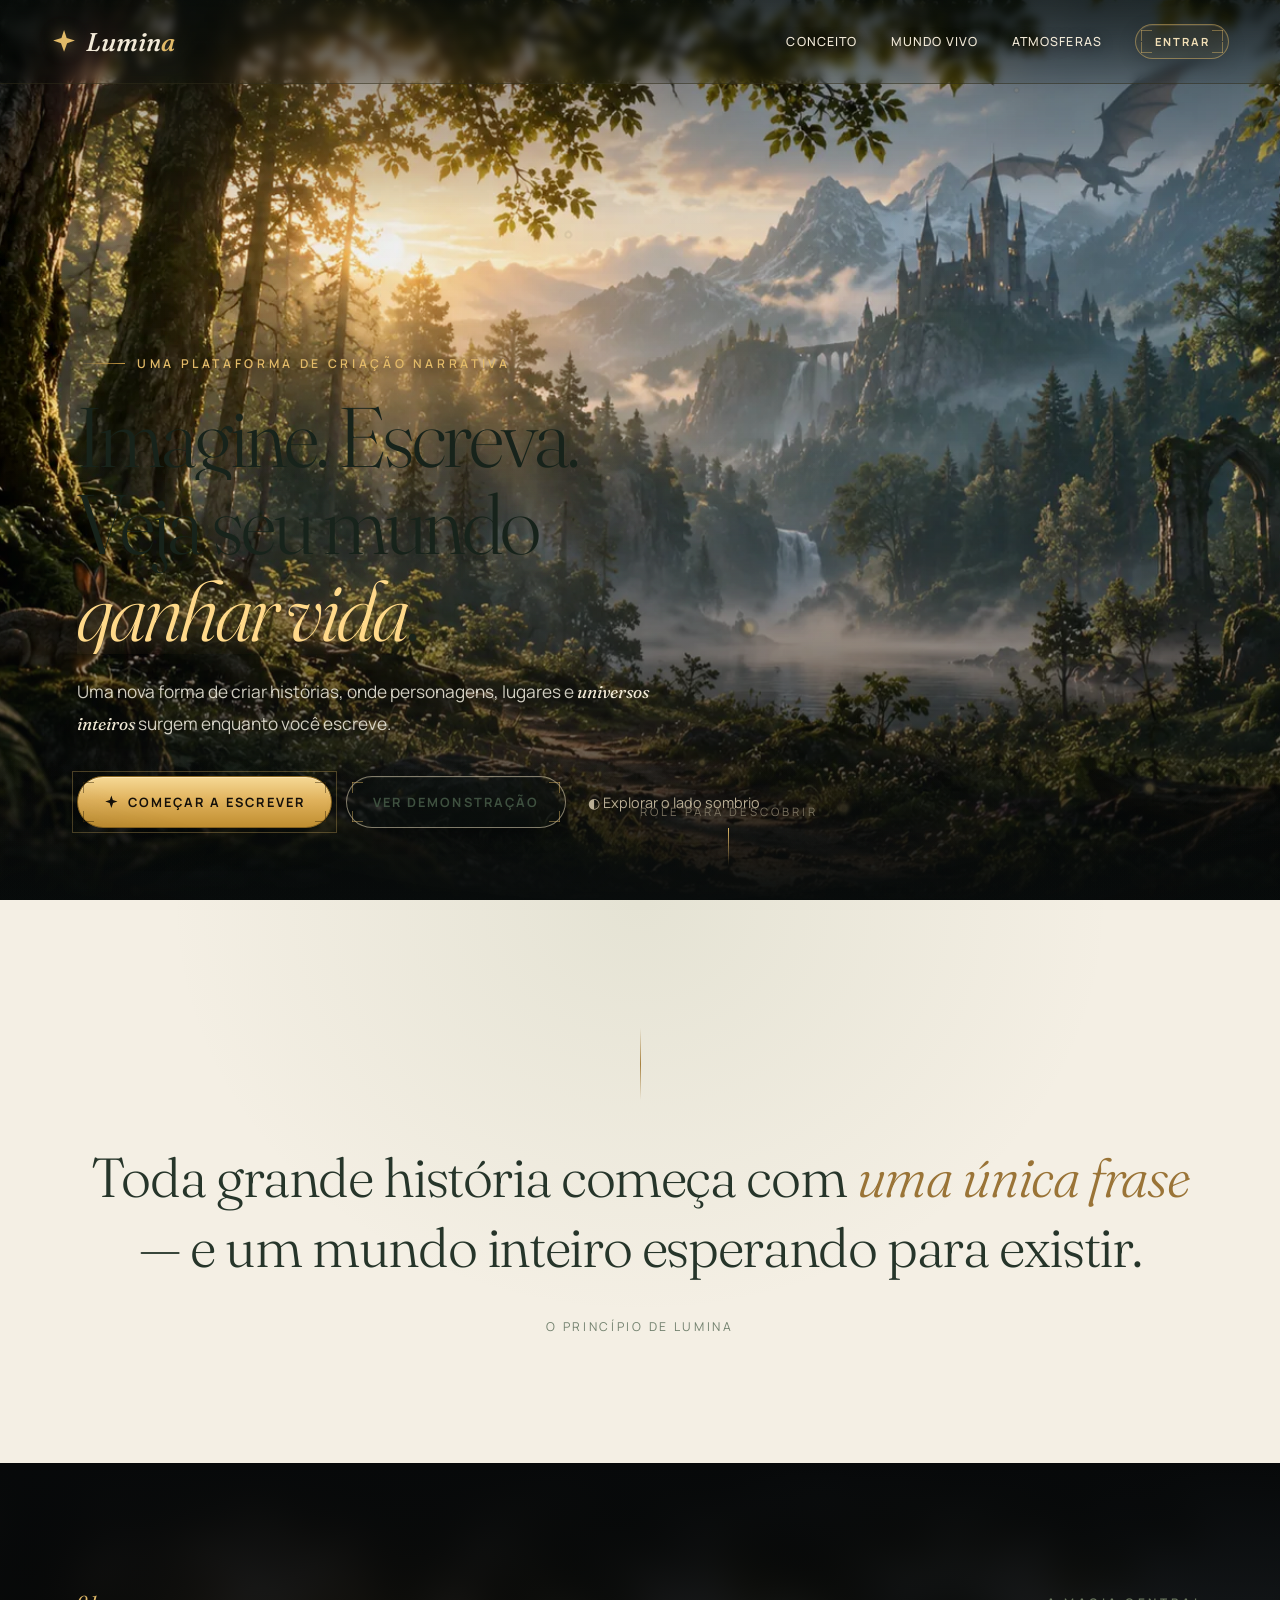
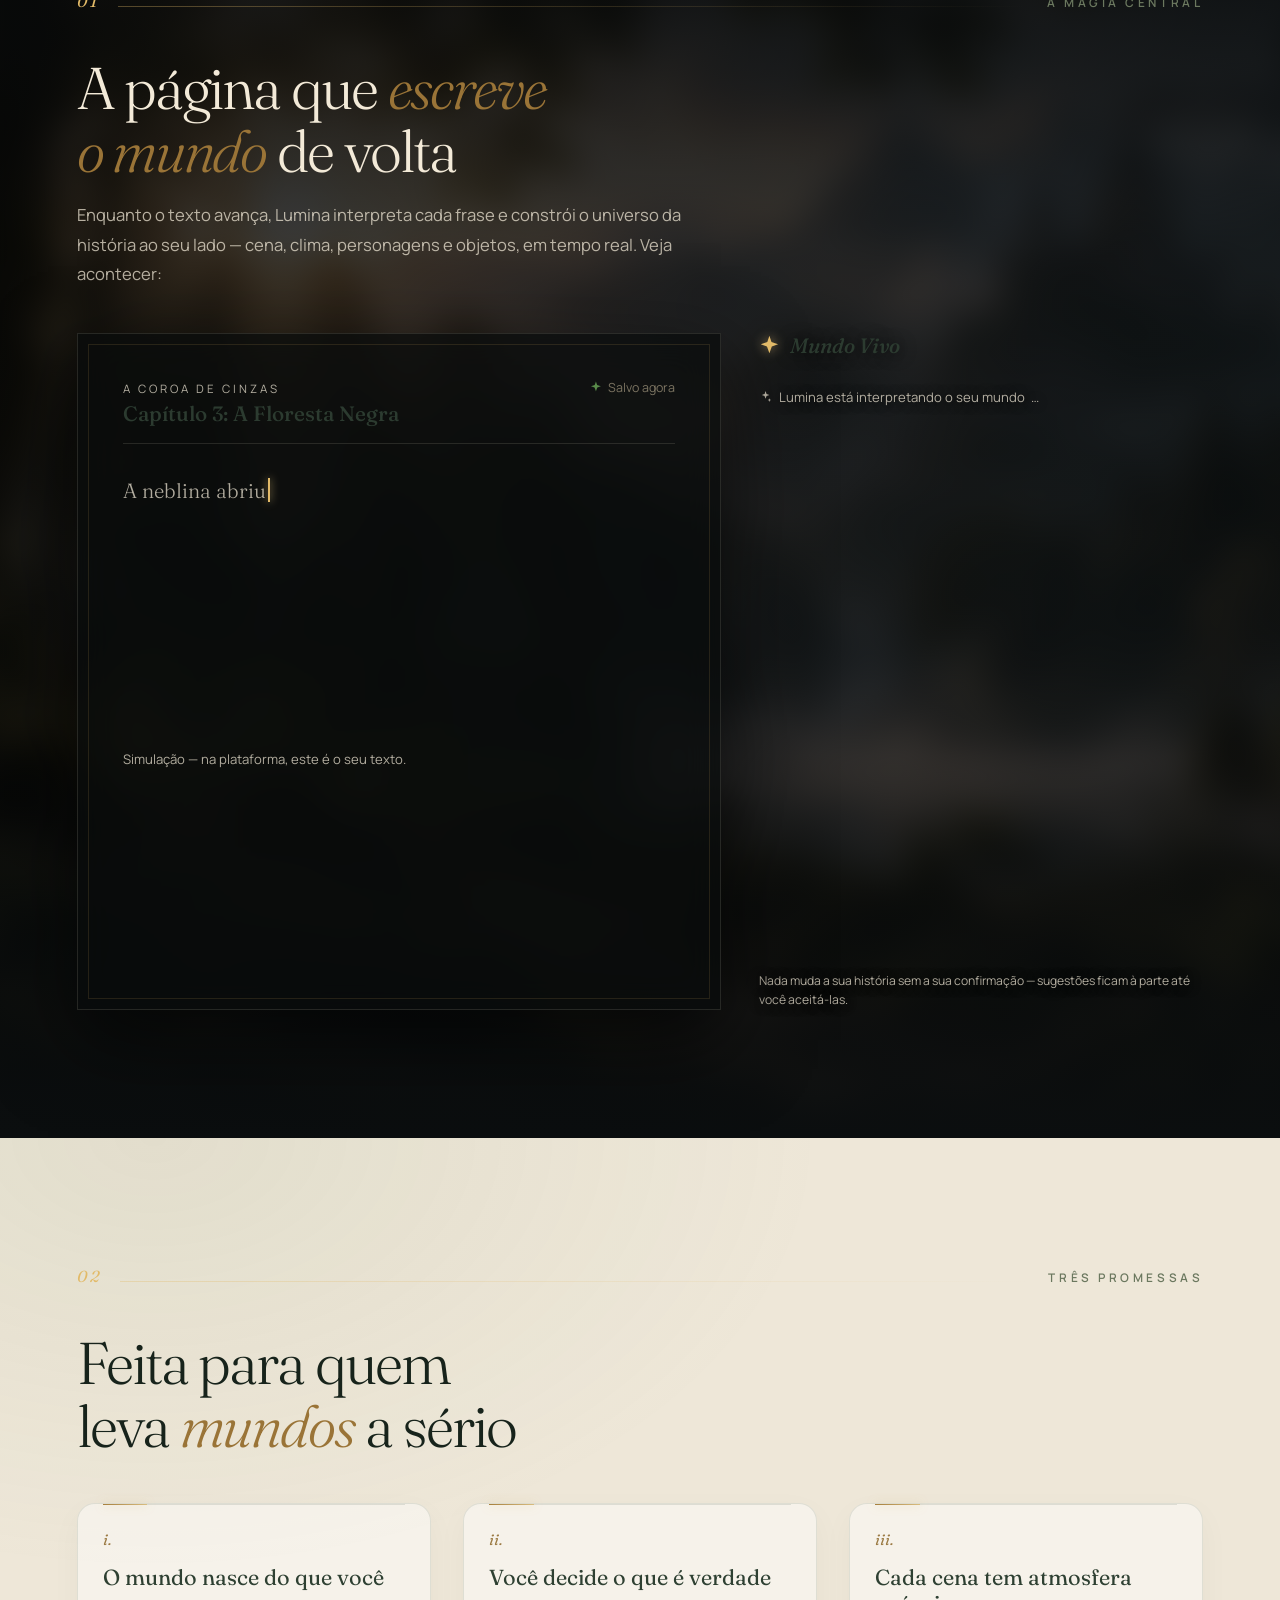
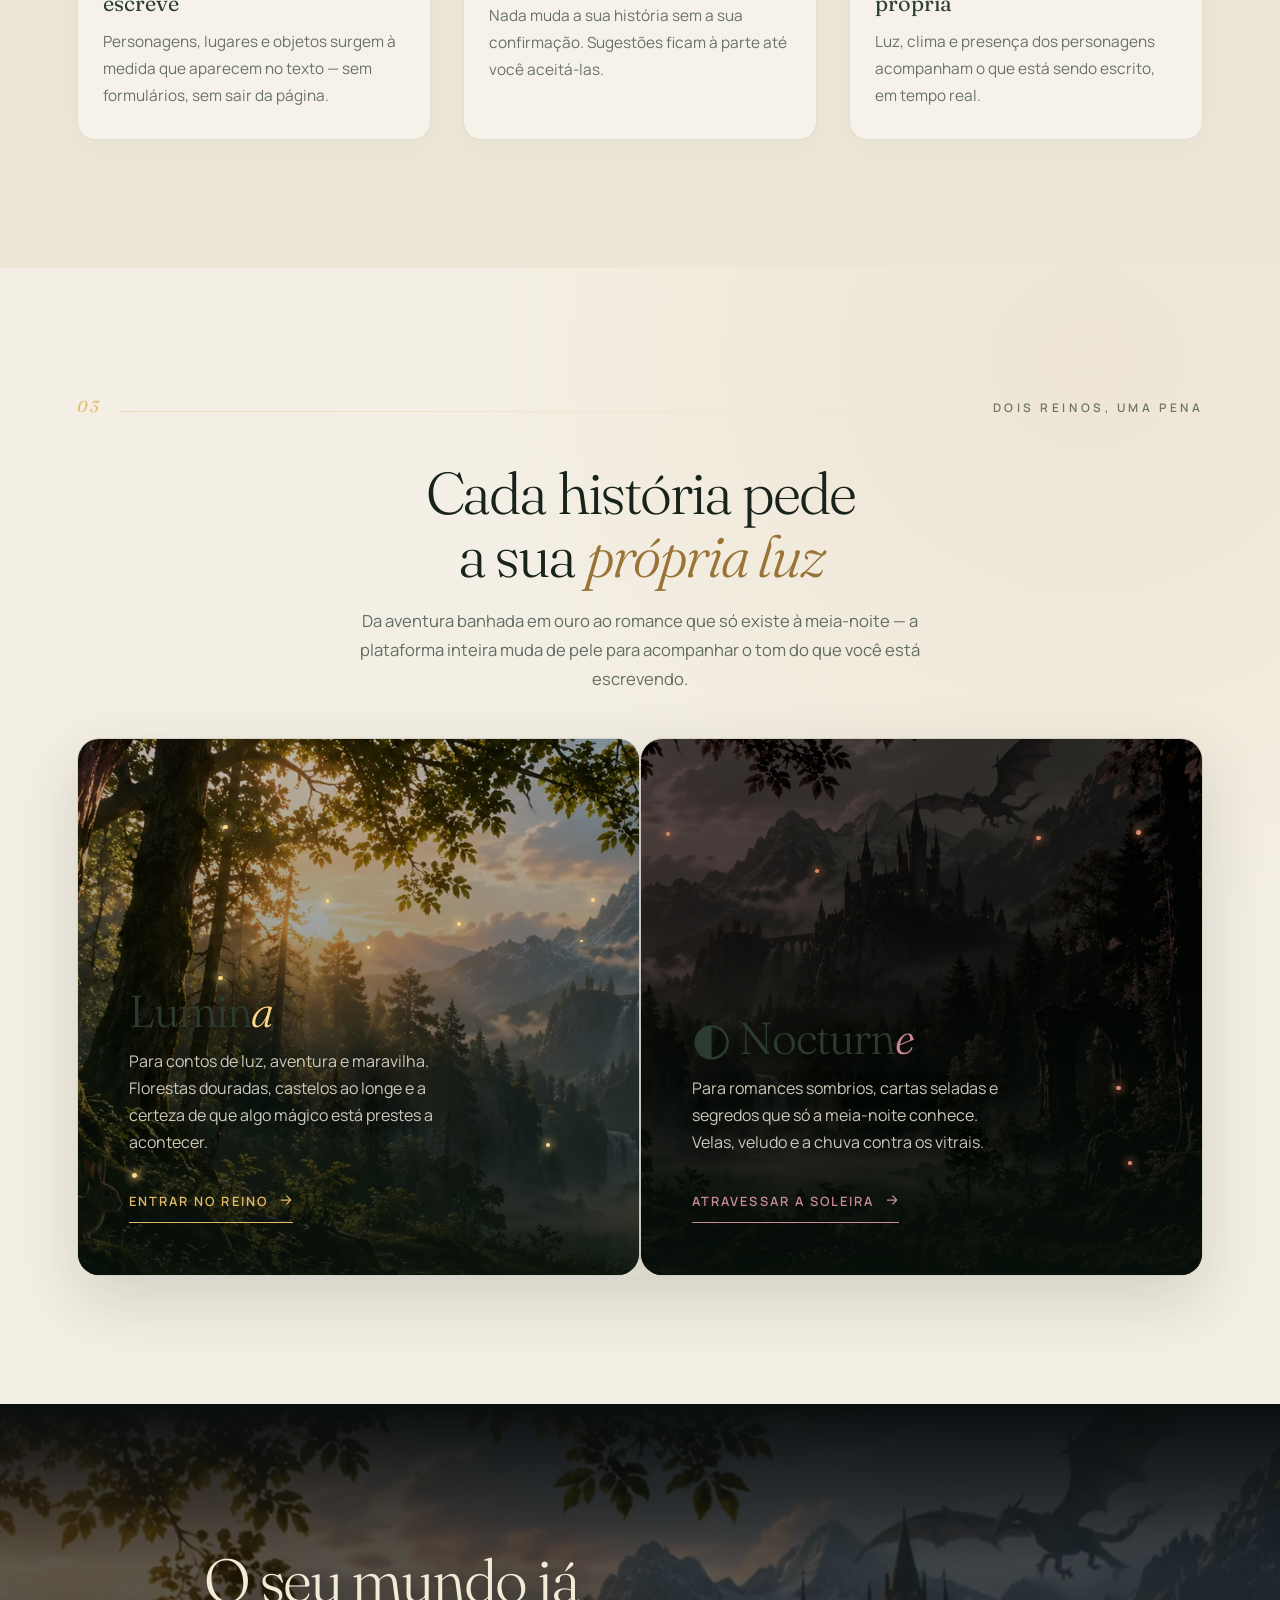
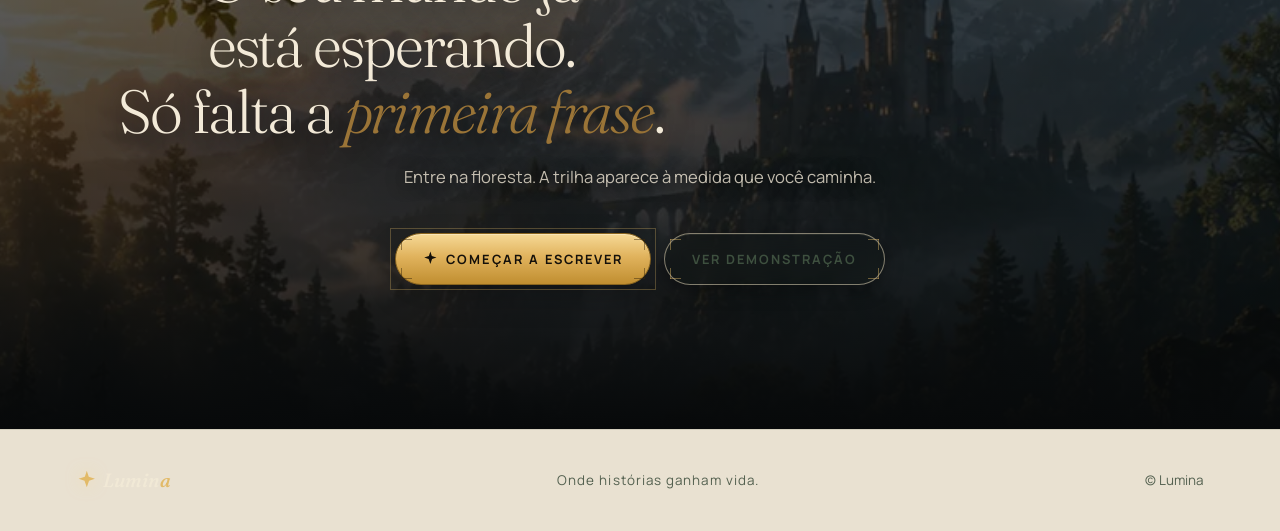
==== commit e43f1bfd: "Fix writing contrast and remove film grain interference" ====
--- a/index.html
+++ b/index.html
@@ -490,7 +490,7 @@
 <div id="portal-veil" aria-hidden="true"></div>
 <div id="scroll-thread" aria-hidden="true"></div>
 <div id="cursor-glow" aria-hidden="true"></div>
-<canvas id="film-grain" aria-hidden="true"></canvas>
+
 <div id="cine-vignette" aria-hidden="true"></div>
 
 <nav class="site-nav" id="site-nav" aria-label="Navegação principal">
@@ -736,40 +736,7 @@
     b.appendChild(sh); b.appendChild(co);
   });
 
-  /* ---------- grão de filme (acaba com qualquer cara de "estático") ---------- */
-  var grainCv = document.getElementById('film-grain');
-  if(!reduceMotion){
-    var gctx = grainCv.getContext('2d');
-    var GW = 0, GH = 0;
-    var noise = document.createElement('canvas');
-    noise.width = 256; noise.height = 144;
-    var nctx = noise.getContext('2d');
-    function sizeGrain(){
-      GW = grainCv.width = Math.floor(window.innerWidth / 2);
-      GH = grainCv.height = Math.floor(window.innerHeight / 2);
-      grainCv.style.width = '100%'; grainCv.style.height = '100%';
-    }
-    sizeGrain();
-    window.addEventListener('resize', sizeGrain);
-    var gFrame = 0;
-    function drawGrain(){
-      if((gFrame++ % 3) === 0){
-        var img = nctx.createImageData(256, 144), d = img.data;
-        for(var i = 0; i < d.length; i += 4){
-          var v = (Math.random() * 255) | 0;
-          d[i] = d[i+1] = d[i+2] = v; d[i+3] = 255;
-        }
-        nctx.putImageData(img, 0, 0);
-        gctx.imageSmoothingEnabled = false;
-        gctx.clearRect(0, 0, GW, GH);
-        gctx.drawImage(noise, 0, 0, GW, GH);
-      }
-      requestAnimationFrame(drawGrain);
-    }
-    requestAnimationFrame(drawGrain);
-  }else{
-    grainCv.style.display = 'none';
-  }
+  /* Grão de filme removido: sem ruído artificial sobre a interface. */
 
   /* ---------- vida no hero: poeira dourada + vagalumes de bokeh ---------- */
   var lifeCv = document.getElementById('hero-life');
--- a/assets/lumina/refinements.css
+++ b/assets/lumina/refinements.css
@@ -653,3 +653,99 @@
  body.lumina-refined .pillar,body.lumina-demo .story-card,
  body.lumina-demo .pillar-card,body.lumina-writing .tool-btn{transition:none!important}
 }
+
+
+/* Seções com ID próprio tinham fundos inline no CSS-base; alinhar a hierarquia explicitamente. */
+body.lumina-refined #manifesto{
+ background:radial-gradient(ellipse at 50% 0%,rgba(126,145,103,.13),transparent 52%),#f4efe4!important;
+ color:#26352a;
+}
+body.lumina-refined #manifesto blockquote{
+ color:#26352a;
+ font-size:clamp(2rem,4.3vw,3.8rem);
+ letter-spacing:-.025em;
+}
+body.lumina-refined #manifesto blockquote .w{opacity:.34}
+body.lumina-refined #manifesto blockquote .w.is-lit{opacity:1}
+body.lumina-refined #manifesto blockquote .w.gold{color:#9a7437}
+body.lumina-refined #manifesto cite{color:#71806d;letter-spacing:.22em}
+body.lumina-refined #manifesto .manifesto-rule{
+ background:linear-gradient(180deg,transparent,#a7803d,transparent);
+}
+body.lumina-refined #mundo-vivo{
+ background:#17271d!important;
+ color:#f3ead8;
+}
+body.lumina-refined #mundo-vivo h2{color:#f3ead8}
+body.lumina-refined #mundo-vivo .lede,
+body.lumina-refined #mundo-vivo p{color:rgba(243,234,216,.72)}
+body.lumina-refined #mundo-vivo .kicker{color:#d5b56d}
+body.lumina-refined #pilares{
+ background:radial-gradient(ellipse at 12% 0%,rgba(120,139,99,.1),transparent 42%),#eee7d8!important;
+ color:#26352a;
+}
+body.lumina-refined #pilares .pillar{background:rgba(255,255,255,.46)}
+body.lumina-refined #atmosferas{
+ background:radial-gradient(ellipse at 85% 8%,rgba(181,138,66,.1),transparent 40%),#f4efe4!important;
+ color:#26352a;
+}
+body.lumina-refined #atmosferas .head-center h2{margin-inline:auto}
+body.lumina-refined #atmosferas .head-center .lede{color:#606d60}
+body.lumina-refined #atmosferas .duality{
+ border-radius:22px;
+ overflow:hidden;
+ box-shadow:0 24px 65px rgba(32,43,31,.16);
+}
+body.lumina-refined #atmosferas .realm{min-height:clamp(420px,42vw,540px)}
+body.lumina-refined #portal{
+ background:#17271d!important;
+ color:#f3ead8;
+}
+body.lumina-refined #portal h2{color:#f3ead8}
+body.lumina-refined #portal .lede{color:rgba(243,234,216,.78)}
+@media(max-width:820px){
+ body.lumina-refined #atmosferas .duality{border-radius:17px}
+ body.lumina-refined #atmosferas .realm{min-height:390px}
+}
+
+
+/* LUMINA 2.2 — leitura sem transparência, ruído ou efeitos sobre o manuscrito. */
+body.lumina-writing{background:#e8e1d3!important;color:#27352b!important}
+body.lumina-writing #world,
+body.lumina-writing #weather-canvas,
+body.lumina-writing #life-canvas,
+body.lumina-writing #film-grain,
+body.lumina-writing #tint-night,
+body.lumina-writing #glow-fire,
+body.lumina-writing #cine-vignette,
+body.lumina-writing .page-shade{
+ display:none!important;opacity:0!important;visibility:hidden!important;
+}
+body.lumina-writing #scroller{background:#e8e1d3!important;isolation:isolate}
+body.lumina-writing .sheet{
+ background:#fffdf7!important;background-image:none!important;opacity:1!important;
+ color:#292d27!important;border:1px solid #e3dac7!important;border-radius:3px!important;
+ box-shadow:0 12px 36px rgba(48,44,31,.10)!important;
+}
+body.lumina-writing .chapter-head h2,
+body.lumina-writing #chapter-title,
+body.lumina-writing #manuscript,
+body.lumina-writing #manuscript *,
+body.lumina-writing #manuscript p,
+body.lumina-writing #manuscript div,
+body.lumina-writing #manuscript span{
+ color:#292d27!important;text-shadow:none!important;opacity:1!important;filter:none!important;
+}
+body.lumina-writing #manuscript{
+ background:transparent!important;caret-color:#765b2d!important;
+ font-family:Georgia,"Times New Roman",serif!important;
+ font-size:clamp(1.12rem,1.45vw,1.32rem)!important;font-weight:400!important;
+ line-height:1.95!important;letter-spacing:.005em;min-height:58vh;
+}
+body.lumina-writing #manuscript:empty::before{color:#8a887e!important;text-shadow:none!important}
+body.lumina-writing #manuscript > *{opacity:1!important;filter:none!important;text-shadow:none!important}
+body.lumina-writing.focus-mode #manuscript > *:not(.is-current){opacity:1!important;filter:none!important}
+body.lumina-writing .chapter-head h2{text-shadow:none!important}
+@media(prefers-reduced-transparency:reduce){
+ body.lumina-writing .topbar,body.lumina-writing .statusbar,body.lumina-writing #world-rail{backdrop-filter:none!important}
+}
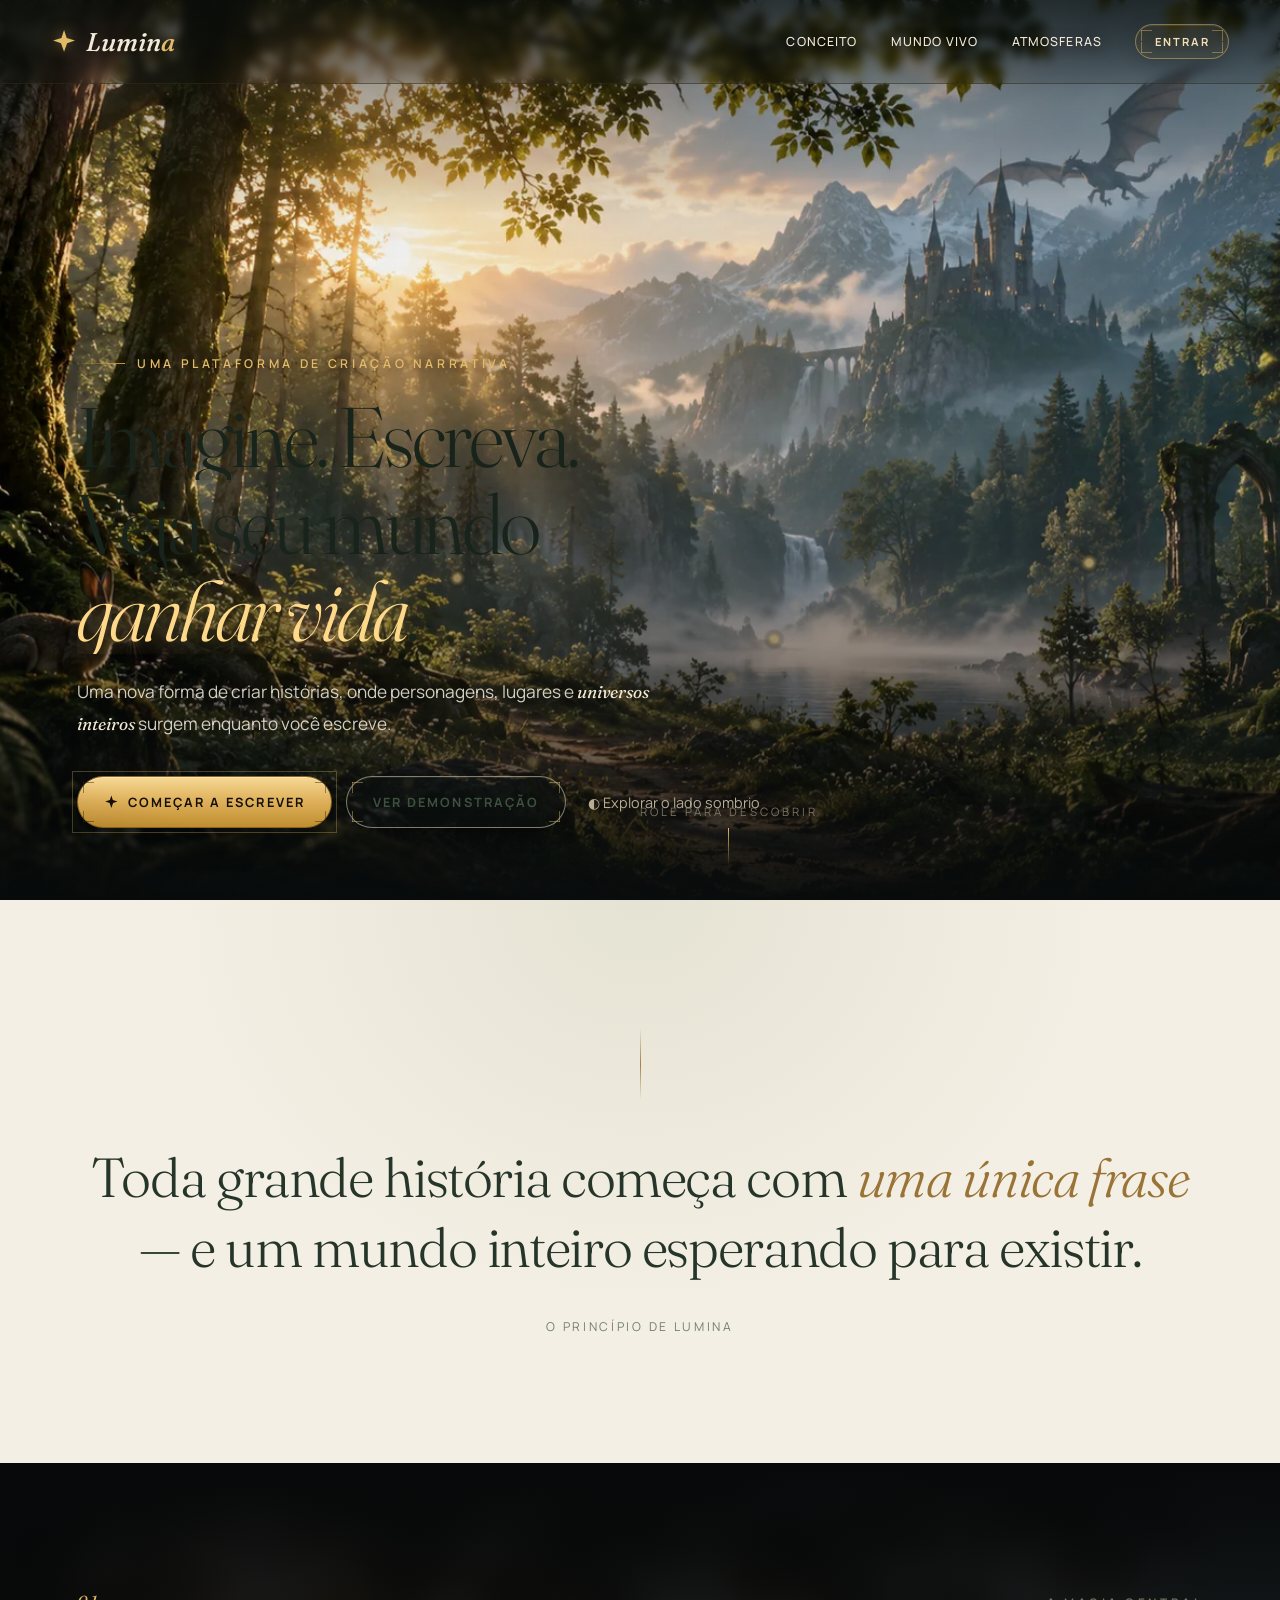
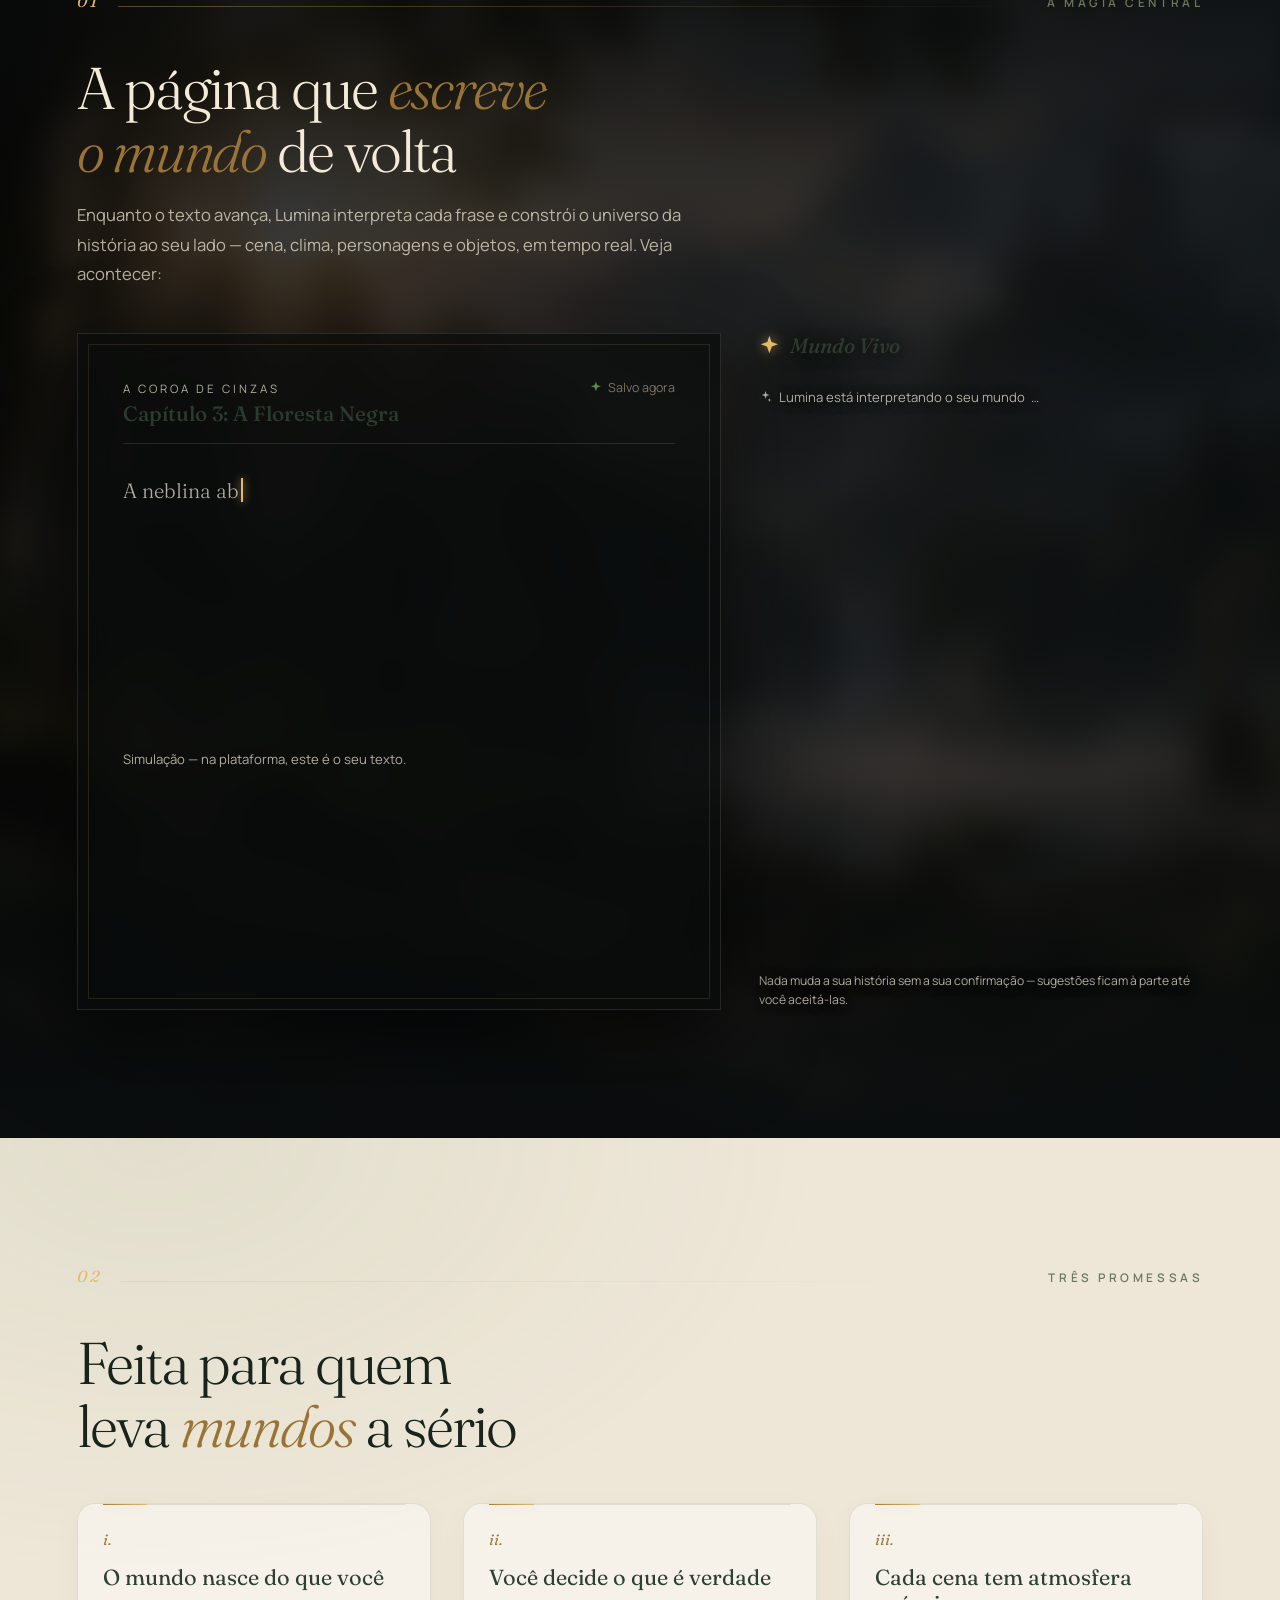
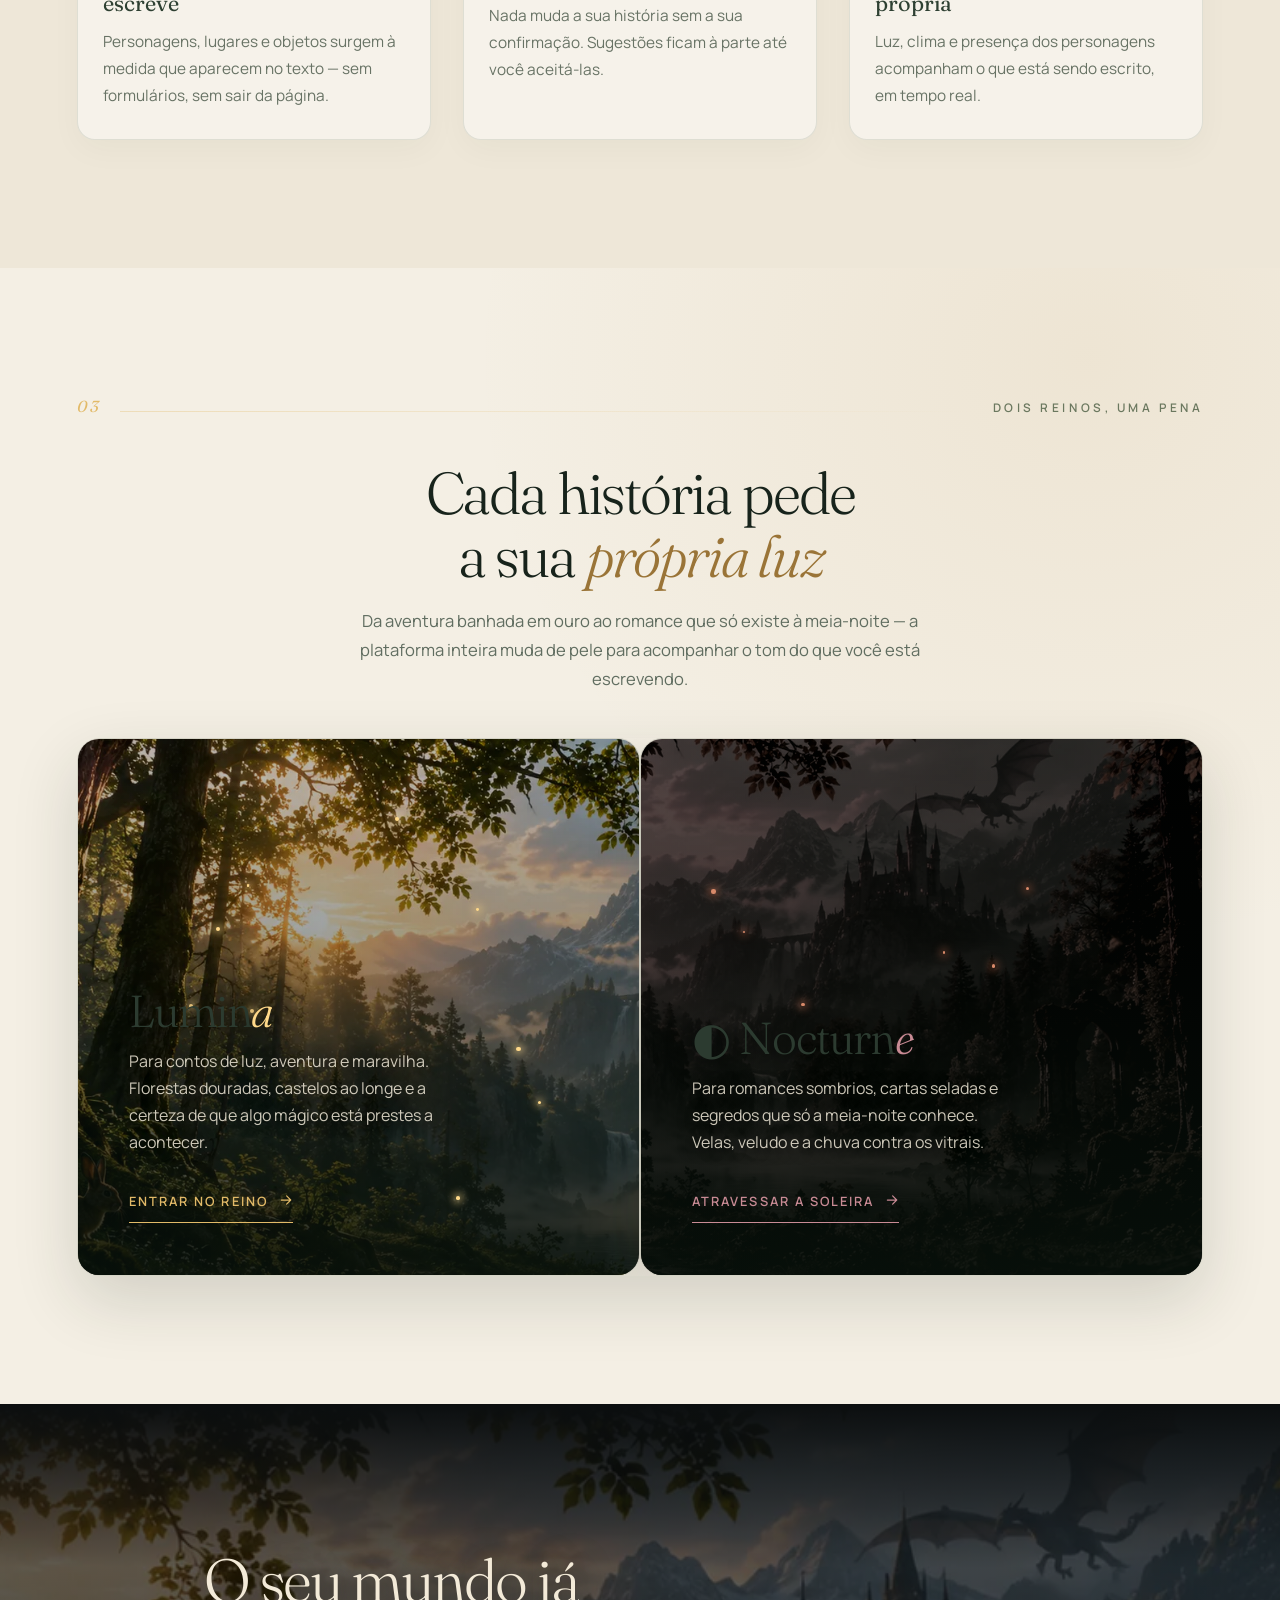
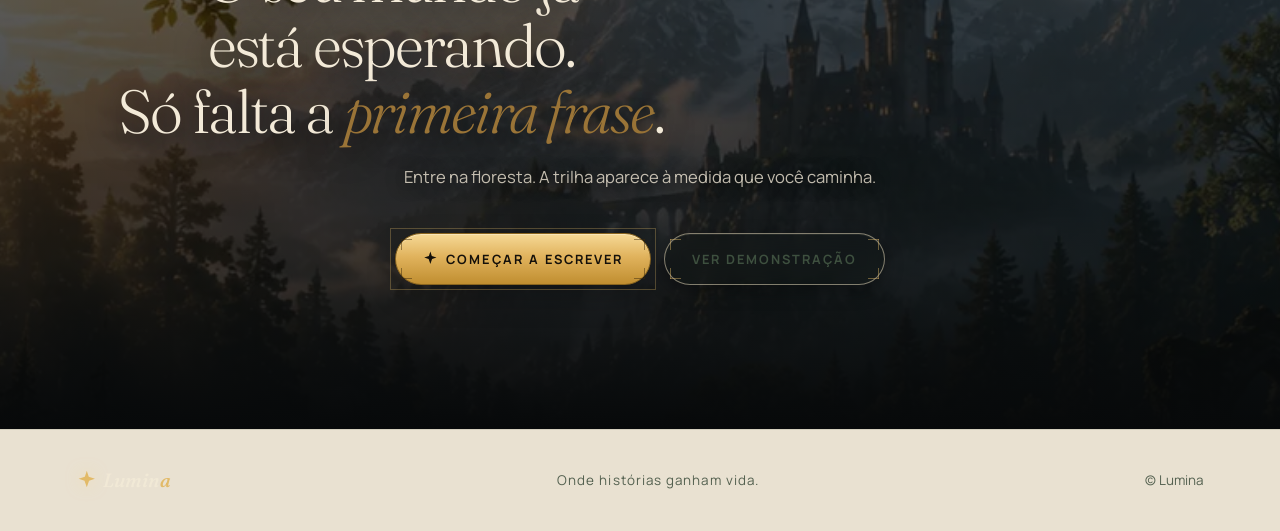
==== commit 17d67bf2: "Refresh Lumina 2.2 asset cache versions" ====
--- a/index.html
+++ b/index.html
@@ -470,7 +470,7 @@
     #film-grain{ display:none; }
   }
 </style>
-  <link rel="stylesheet" href="assets/lumina/refinements.css?v=2.1.0">
+  <link rel="stylesheet" href="assets/lumina/refinements.css?v=2.2.0">
 </head>
 <body>
 
@@ -1023,6 +1023,6 @@
   }
 })();
 </script>
-  <script src="assets/lumina/editor-tools.js?v=2.1.0"></script>
+  <script src="assets/lumina/editor-tools.js?v=2.2.0"></script>
 </body>
 </html>
